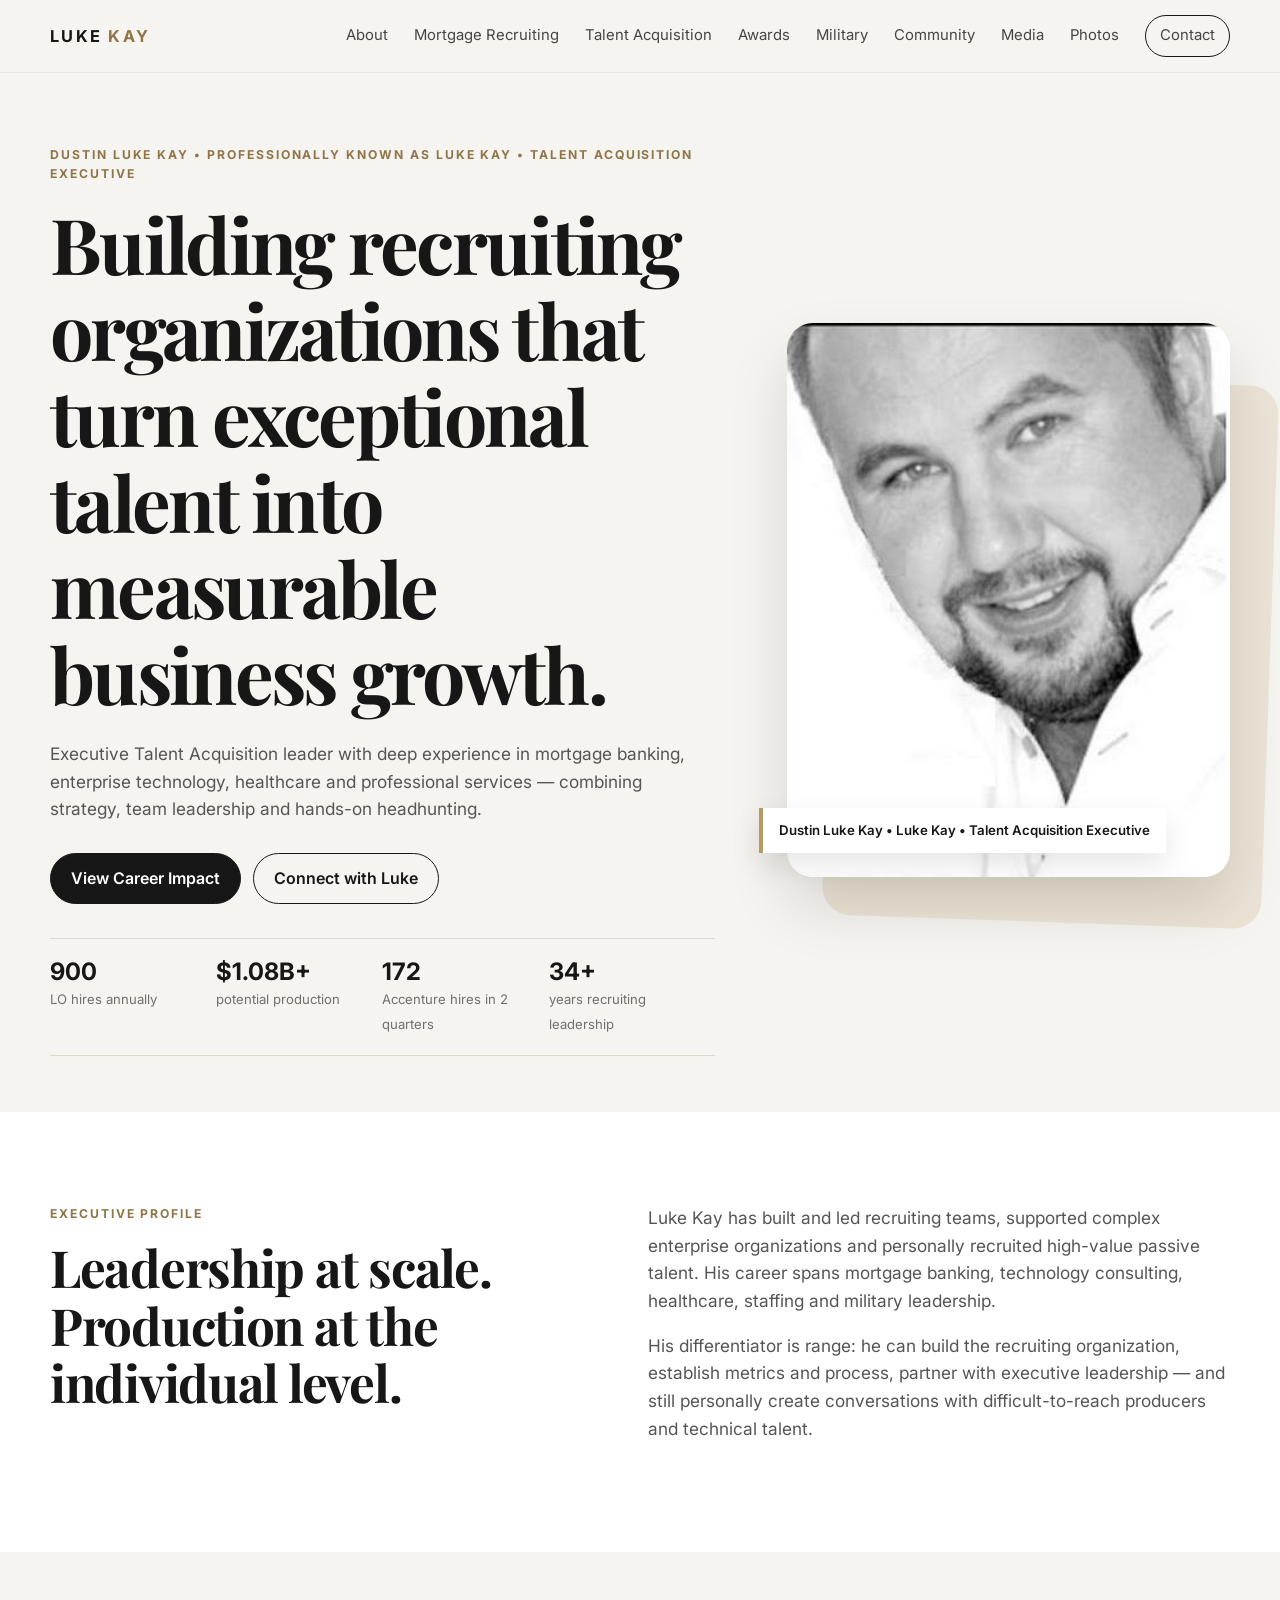
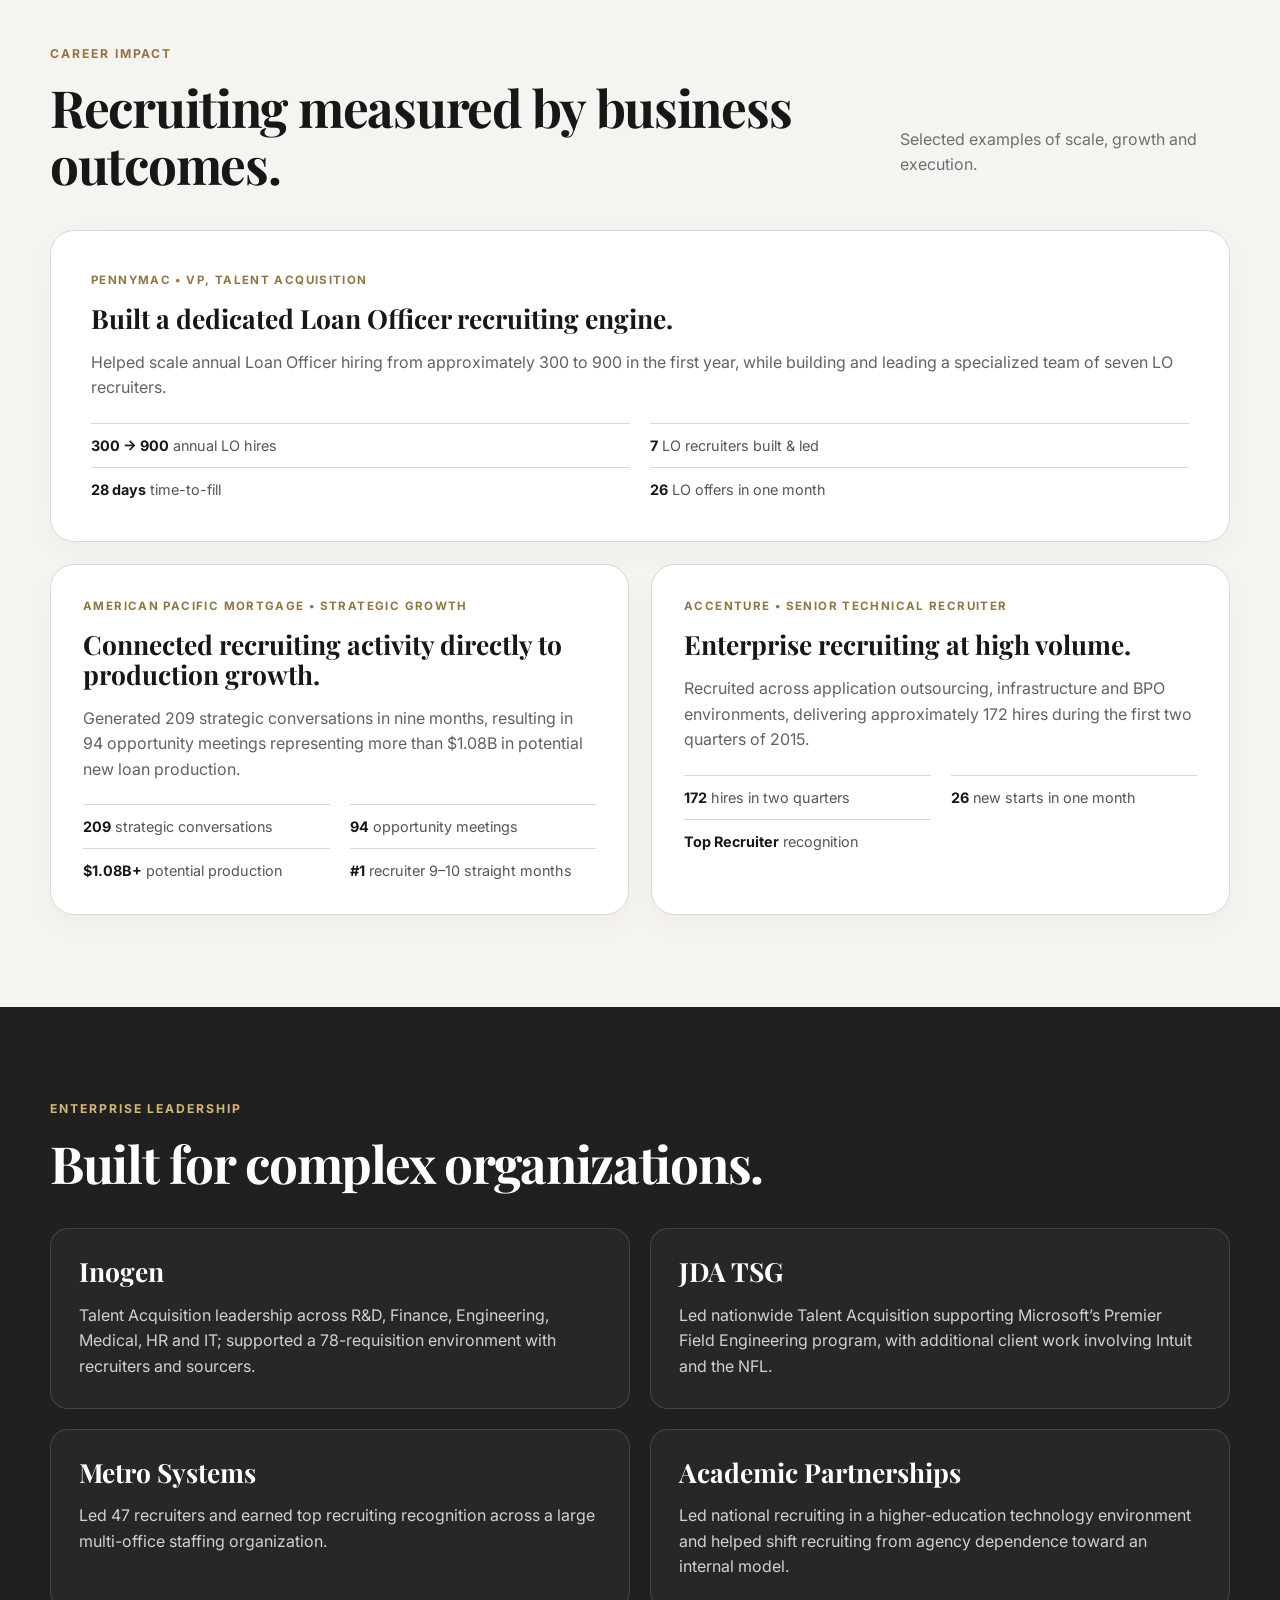
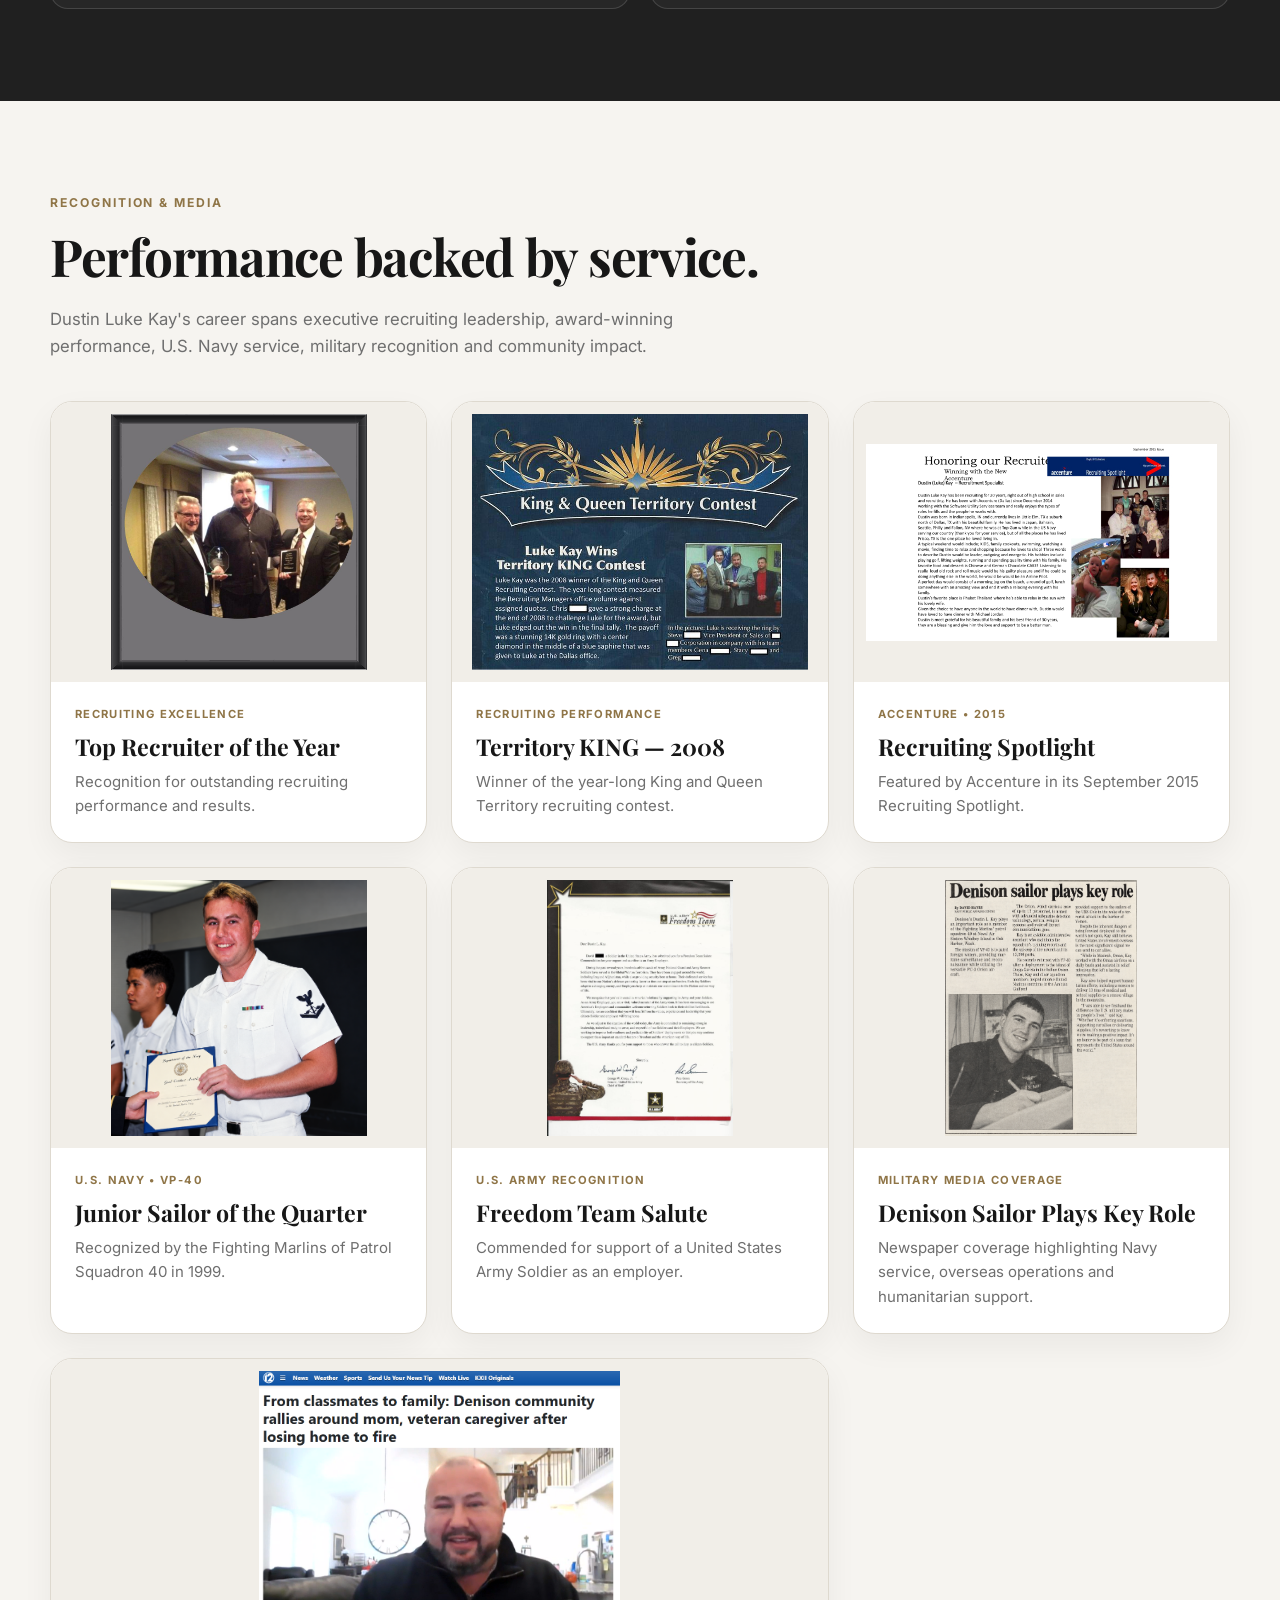
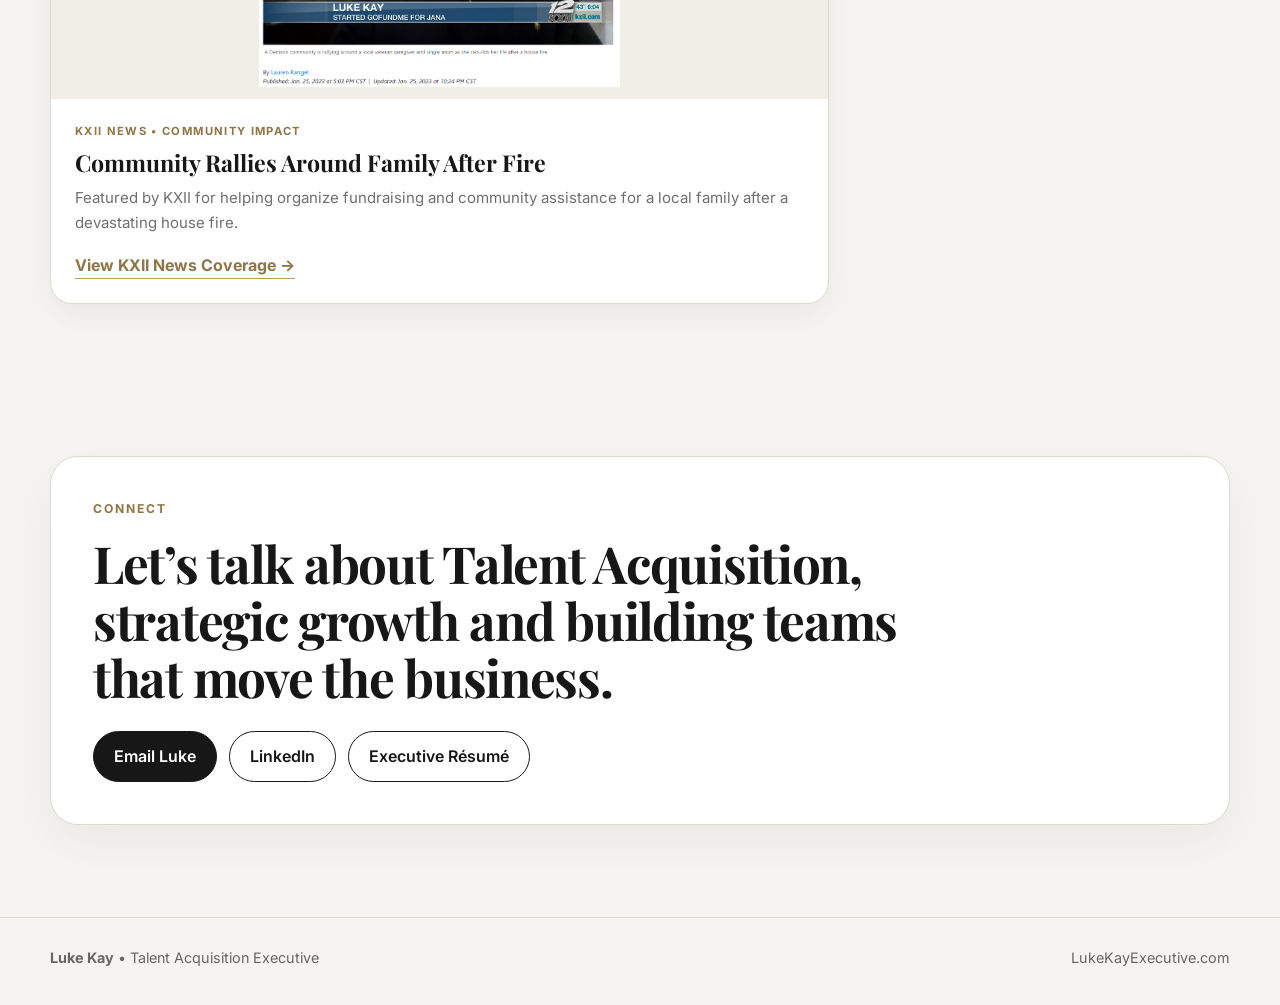
==== index.html @ ca7f0eb7 "Optimize homepage for Dustin Luke Kay image SEO" ====
<!doctype html>
<html lang="en">
<head>
  <meta charset="utf-8" />
  <meta name="viewport" content="width=device-width, initial-scale=1" />
  <meta name="description" content="Dustin Luke Kay, professionally known as Luke Kay, is a Talent Acquisition Executive and strategic growth leader specializing in mortgage recruiting, executive recruiting, technology, healthcare and recruiting leadership." />
  <title>Luke Kay | Dustin Luke Kay | Talent Acquisition Executive</title>
  <link rel="canonical" href="https://lukekayexecutive.com/">

<meta property="og:title" content="Luke Kay | Dustin Luke Kay | Talent Acquisition Executive">
<meta property="og:description" content="Dustin Luke Kay, professionally known as Luke Kay, is a Talent Acquisition Executive and strategic growth leader specializing in mortgage recruiting and recruiting leadership.">
<meta property="og:url" content="https://lukekayexecutive.com/">
<meta property="og:type" content="profile">
<meta property="og:image" content="https://lukekayexecutive.com/images/dustin-luke-kay-executive-headshot.png">
<meta property="og:image:alt" content="Dustin Luke Kay, professionally known as Luke Kay, Talent Acquisition Executive">
  <link rel="preconnect" href="https://fonts.googleapis.com">
  <link rel="preconnect" href="https://fonts.gstatic.com" crossorigin>
  <link href="https://fonts.googleapis.com/css2?family=Inter:wght@400;500;600;700&family=Playfair+Display:wght@600;700&display=swap" rel="stylesheet">
  <link rel="stylesheet" href="styles.css" />
<script type="application/ld+json">
  {
  "@context": "https://schema.org",
  "@type": "Person",
  "@id": "https://lukekayexecutive.com/#person",
  "name": "Dustin Luke Kay",
  "alternateName": "Luke Kay",
  "url": "https://lukekayexecutive.com/",
  "image": "https://lukekayexecutive.com/images/dustin-luke-kay-executive-headshot.png",
  "jobTitle": "Talent Acquisition Executive",
  "description": "Dustin Luke Kay, professionally known as Luke Kay, is a Talent Acquisition executive and strategic growth leader with experience across mortgage banking, technology, healthcare and professional services.",
 
"sameAs": [
  "https://www.linkedin.com/in/lukekay1",
  "https://lukekayexecutive.substack.com/",
  "https://medium.com/@lukekayexecutive",
  "https://about.me/dustinlukekay",
  "https://github.com/dustinlukekay20026",
  "https://x.com/lukektecharmor",
  "https://www.facebook.com/luke.kay.9/",
  "https://www.instagram.com/eliteloanrecruiter/"
],
  "knowsAbout": [
    "Talent Acquisition",
    "Executive Recruiting",
    "Mortgage Recruiting",
    "Loan Officer Recruiting",
    "Recruiting Leadership",
    "Strategic Growth",
    "Technical Recruiting",
    "Healthcare Recruiting"
  ]
}
</script>
  
</head>
<body>
  <header class="site-header" id="top">
    <div class="container nav-wrap">
      <a class="brand" href="#top" aria-label="Luke Kay home">LUKE <span>KAY</span></a>
     <nav class="nav" aria-label="Primary navigation">
  <a href="about.html">About</a>
  <a href="mortgage-recruiting.html">Mortgage Recruiting</a>
  <a href="talent-acquisition.html">Talent Acquisition</a>
  <a href="awards.html">Awards</a>
  <a href="military-service.html">Military</a>
  <a href="community-service.html">Community</a>
  <a href="media.html">Media</a>
       <a href="professional-photos.html">Photos</a>
  <a href="contact.html" class="nav-cta">Contact</a>
</nav>
    </div>
  </header>
  
  <main>
    <section class="hero">
      <div class="container hero-grid">
        <div class="hero-copy">
          <p class="eyebrow">Dustin Luke Kay • Professionally Known as Luke Kay • Talent Acquisition Executive</p>
          <h1>Building recruiting organizations that turn exceptional talent into measurable business growth.</h1>
          <p class="hero-lede">Executive Talent Acquisition leader with deep experience in mortgage banking, enterprise technology, healthcare and professional services — combining strategy, team leadership and hands-on headhunting.</p>
          <div class="hero-actions">
            <a class="button button-primary" href="#impact">View Career Impact</a>
            <a class="button button-secondary" href="#contact">Connect with Luke</a>
          </div>
          <div class="metrics" aria-label="Career highlights">
            <div class="metric"><strong>900</strong><span>LO hires annually</span></div>
            <div class="metric"><strong>$1.08B+</strong><span>potential production</span></div>
            <div class="metric"><strong>172</strong><span>Accenture hires in 2 quarters</span></div>
            <div class="metric"><strong>34+</strong><span>years recruiting leadership</span></div>
          </div>
        </div>
        <div class="hero-portrait" aria-label="Portrait of Luke Kay">
       <img src="images/dustin-luke-kay-executive-headshot.png"
     alt="Dustin Luke Kay, professionally known as Luke Kay, Talent Acquisition and mortgage recruiting executive" />
          <div class="portrait-tag">Dustin Luke Kay • Luke Kay • Talent Acquisition Executive</div>
        </div>
      </div>
    </section>

    <section class="section section-light" id="impact">
      <div class="container two-col">
        <div>
          <p class="section-kicker">Executive Profile</p>
          <h2>Leadership at scale. Production at the individual level.</h2>
        </div>
        <div class="prose">
          <p>Luke Kay has built and led recruiting teams, supported complex enterprise organizations and personally recruited high-value passive talent. His career spans mortgage banking, technology consulting, healthcare, staffing and military leadership.</p>
          <p>His differentiator is range: he can build the recruiting organization, establish metrics and process, partner with executive leadership — and still personally create conversations with difficult-to-reach producers and technical talent.</p>
        </div>
      </div>
    </section>

    <section class="section" id="case-studies">
      <div class="container">
        <p class="section-kicker">Career Impact</p>
        <div class="section-heading-row">
          <h2>Recruiting measured by business outcomes.</h2>
          <p>Selected examples of scale, growth and execution.</p>
        </div>

        <div class="cards">
          <article class="case-card feature-card">
            <div class="card-meta">PennyMac • VP, Talent Acquisition</div>
            <h3>Built a dedicated Loan Officer recruiting engine.</h3>
            <p>Helped scale annual Loan Officer hiring from approximately 300 to 900 in the first year, while building and leading a specialized team of seven LO recruiters.</p>
            <div class="case-stats">
              <span><strong>300 → 900</strong> annual LO hires</span>
              <span><strong>7</strong> LO recruiters built & led</span>
              <span><strong>28 days</strong> time-to-fill</span>
              <span><strong>26</strong> LO offers in one month</span>
            </div>
          </article>

          <article class="case-card">
            <div class="card-meta">American Pacific Mortgage • Strategic Growth</div>
            <h3>Connected recruiting activity directly to production growth.</h3>
            <p>Generated 209 strategic conversations in nine months, resulting in 94 opportunity meetings representing more than $1.08B in potential new loan production.</p>
            <div class="case-stats">
              <span><strong>209</strong> strategic conversations</span>
              <span><strong>94</strong> opportunity meetings</span>
              <span><strong>$1.08B+</strong> potential production</span>
              <span><strong>#1</strong> recruiter 9–10 straight months</span>
            </div>
          </article>

          <article class="case-card">
            <div class="card-meta">Accenture • Senior Technical Recruiter</div>
            <h3>Enterprise recruiting at high volume.</h3>
            <p>Recruited across application outsourcing, infrastructure and BPO environments, delivering approximately 172 hires during the first two quarters of 2015.</p>
            <div class="case-stats">
              <span><strong>172</strong> hires in two quarters</span>
              <span><strong>26</strong> new starts in one month</span>
              <span><strong>Top Recruiter</strong> recognition</span>
            </div>
          </article>
        </div>
      </div>
    </section>

    <section class="section section-dark" id="leadership">
      <div class="container">
        <p class="section-kicker">Enterprise Leadership</p>
        <h2>Built for complex organizations.</h2>
        <div class="leadership-grid">
          <div class="lead-item">
            <h3>Inogen</h3>
            <p>Talent Acquisition leadership across R&D, Finance, Engineering, Medical, HR and IT; supported a 78-requisition environment with recruiters and sourcers.</p>
          </div>
          <div class="lead-item">
            <h3>JDA TSG</h3>
            <p>Led nationwide Talent Acquisition supporting Microsoft’s Premier Field Engineering program, with additional client work involving Intuit and the NFL.</p>
          </div>
          <div class="lead-item">
            <h3>Metro Systems</h3>
            <p>Led 47 recruiters and earned top recruiting recognition across a large multi-office staffing organization.</p>
          </div>
          <div class="lead-item">
            <h3>Academic Partnerships</h3>
            <p>Led national recruiting in a higher-education technology environment and helped shift recruiting from agency dependence toward an internal model.</p>
          </div>
        </div>
      </div>
    </section>

   <section class="section" id="recognition">
  <div class="container">
    <div class="recognition-heading">
      <p class="section-kicker">Recognition & Media</p>
      <h2>Performance backed by service.</h2>
      <p class="recognition-copy">
        Dustin Luke Kay's career spans executive recruiting leadership, award-winning performance,
        U.S. Navy service, military recognition and community impact.
      </p>
    </div>

    <div class="recognition-gallery">

      <article class="recognition-card">
     <img src="images/dustin-luke-kay-top-recruiter-of-the-year-2012.jpg"
     alt="Dustin Luke Kay, professionally known as Luke Kay, receiving Top Recruiter of the Year recognition in 2012"
     loading="lazy">
        <div class="recognition-card-copy">
          <span>Recruiting Excellence</span>
          <h3>Top Recruiter of the Year</h3>
          <p>Recognition for outstanding recruiting performance and results.</p>
        </div>
      </article>

      <article class="recognition-card">
       <img src="images/dustin-luke-kay-2008-territory-king-recruiting-award.jpg"
     alt="Dustin Luke Kay, professionally known as Luke Kay, receiving Territory King recruiting recognition in 2008"
     loading="lazy">
        <div class="recognition-card-copy">
          <span>Recruiting Performance</span>
          <h3>Territory KING — 2008</h3>
          <p>Winner of the year-long King and Queen Territory recruiting contest.</p>
        </div>
      </article>

      <article class="recognition-card">
     <img src="images/dustin-luke-kay-accenture-recruiting-spotlight-2015.jpg"
     alt="Dustin Luke Kay, professionally known as Luke Kay, featured in Accenture recruiting recognition in 2015"
     loading="lazy">
        <div class="recognition-card-copy">
          <span>Accenture • 2015</span>
          <h3>Recruiting Spotlight</h3>
          <p>Featured by Accenture in its September 2015 Recruiting Spotlight.</p>
        </div>
      </article>

      <article class="recognition-card">
       <img src="images/dustin-luke-kay-us-navy-sailor-of-the-quarter-1999.png"
     alt="Dustin Luke Kay, professionally known as Luke Kay, U.S. Navy Sailor of the Quarter recognition in 1999"
     loading="lazy">
        <div class="recognition-card-copy">
          <span>U.S. Navy • VP-40</span>
          <h3>Junior Sailor of the Quarter</h3>
          <p>Recognized by the Fighting Marlins of Patrol Squadron 40 in 1999.</p>
        </div>
      </article>

      <article class="recognition-card">
     <img src="images/dustin-luke-kay-us-army-freedom-team-salute-commendation.jpg"
     alt="Dustin Luke Kay, professionally known as Luke Kay, U.S. Army Freedom Team Salute commendation"
     loading="lazy">
        <div class="recognition-card-copy">
          <span>U.S. Army Recognition</span>
          <h3>Freedom Team Salute</h3>
          <p>Commended for support of a United States Army Soldier as an employer.</p>
        </div>
      </article>

      <article class="recognition-card">
       <img src="images/dustin-luke-kay-us-navy-denison-newspaper-article.png"
     alt="Denison newspaper coverage featuring Dustin Luke Kay, professionally known as Luke Kay, and his United States Navy service"
     loading="lazy">
        <div class="recognition-card-copy">
          <span>Military Media Coverage</span>
          <h3>Denison Sailor Plays Key Role</h3>
          <p>Newspaper coverage highlighting Navy service, overseas operations and humanitarian support.</p>
        </div>
      </article>

      <article class="recognition-card recognition-card-featured">
        <a href="https://www.kxii.com/2023/01/25/classmates-family-denison-community-rallies-around-mom-veteran-caregiver-after-losing-home-fire/"
           target="_blank"
           rel="noopener">
      <img src="images/dustin-luke-kay-kxii-community-service.png"
     alt="Dustin Luke Kay, professionally known as Luke Kay, featured by KXII News for community service following a North Texas house fire"
     loading="lazy">
        </a>
        <div class="recognition-card-copy">
          <span>KXII News • Community Impact</span>
          <h3>Community Rallies Around Family After Fire</h3>
          <p>Featured by KXII for helping organize fundraising and community assistance for a local family after a devastating house fire.</p>
          <a class="recognition-link"
             href="https://www.kxii.com/2023/01/25/classmates-family-denison-community-rallies-around-mom-veteran-caregiver-after-losing-home-fire/"
             target="_blank"
             rel="noopener">View KXII News Coverage →</a>
        </div>
      </article>

    </div>
  </div>
</section>

    <section class="section contact-section" id="contact">
      <div class="container contact-card">
        <div>
          <p class="section-kicker">Connect</p>
          <h2>Let’s talk about Talent Acquisition, strategic growth and building teams that move the business.</h2>
        </div>
        <div class="contact-actions">
          <a class="button button-primary" href="mailto:lukekayexecutive@gmail.com">Email Luke</a>
          <a class="button button-secondary" href="https://www.linkedin.com/in/lukekay1" target="_blank" rel="noopener">LinkedIn</a>
          <a class="button button-secondary" href="Luke_Kay_Executive_Talent_Acquisition_Resume_2026.pdf" target="_blank" rel="noopener">Executive Résumé</a>
        </div>
             </div>
    </section>
  </main>

  <footer class="site-footer">
    <div class="container footer-wrap">
      <div><strong>Luke Kay</strong> • Talent Acquisition Executive</div>
      <div>LukeKayExecutive.com</div>
    </div>
  </footer>

  <script src="script.js"></script>
</body>
</html>
---- styles.css ----
:root {
  --ink: #171717;
  --muted: #6f6f6f;
  --paper: #f6f4f0;
  --white: #ffffff;
  --gold: #b79a62;
  --gold-dark: #8f7547;
  --line: #ded9cf;
  --charcoal: #202020;
  --max: 1180px;
}

* { box-sizing: border-box; }
html { scroll-behavior: smooth; }
body {
  margin: 0;
  color: var(--ink);
  background: var(--paper);
  font-family: Inter, system-ui, -apple-system, Segoe UI, sans-serif;
  line-height: 1.6;
}
img { max-width: 100%; display: block; }
a { color: inherit; }
.container { width: min(var(--max), calc(100% - 40px)); margin: 0 auto; }

.site-header {
  position: sticky;
  top: 0;
  z-index: 20;
  background: rgba(246,244,240,.92);
  backdrop-filter: blur(14px);
  border-bottom: 1px solid rgba(23,23,23,.08);
}
.nav-wrap { min-height: 72px; display: flex; align-items: center; justify-content: space-between; gap: 24px; }
.brand { text-decoration: none; letter-spacing: .14em; font-weight: 700; font-size: 1.02rem; }
.brand span { color: var(--gold-dark); }
.nav { display: flex; align-items: center; gap: 26px; font-size: .93rem; }
.nav a { text-decoration: none; color: #454545; }
.nav a:hover { color: var(--ink); }
.nav-cta { border: 1px solid var(--ink); padding: 8px 14px; border-radius: 999px; }

.hero { padding: 72px 0 56px; overflow: hidden; }
.hero-grid { display: grid; grid-template-columns: 1.2fr .8fr; align-items: center; gap: 72px; }
.eyebrow, .section-kicker { text-transform: uppercase; letter-spacing: .16em; color: var(--gold-dark); font-size: .76rem; font-weight: 700; margin: 0 0 16px; }
h1, h2, h3 { font-family: "Playfair Display", Georgia, serif; line-height: 1.12; margin-top: 0; }
h1 { font-size: clamp(3rem, 6vw, 5.6rem); letter-spacing: -.035em; margin-bottom: 24px; }
h2 { font-size: clamp(2.2rem, 4vw, 4rem); letter-spacing: -.025em; margin-bottom: 20px; }
h3 { font-size: 1.65rem; margin-bottom: 12px; }
.hero-lede { color: #555; max-width: 760px; font-size: 1.08rem; }
.hero-actions { display: flex; gap: 12px; flex-wrap: wrap; margin: 30px 0 34px; }
.button { display: inline-flex; align-items: center; justify-content: center; text-decoration: none; border-radius: 999px; padding: 12px 20px; font-weight: 600; border: 1px solid var(--ink); transition: .2s ease; }
.button-primary { background: var(--ink); color: var(--white); }
.button-primary:hover { transform: translateY(-1px); background: #000; }
.button-secondary { background: transparent; color: var(--ink); }
.button-secondary:hover { background: rgba(23,23,23,.05); }
.metrics { display: grid; grid-template-columns: repeat(4, minmax(0,1fr)); border-top: 1px solid var(--line); border-bottom: 1px solid var(--line); }
.metric { padding: 20px 18px 18px 0; }
.metric strong { display: block; font-size: 1.5rem; line-height: 1.1; }
.metric span { color: var(--muted); font-size: .82rem; }
.hero-portrait { position: relative; }
.hero-portrait:before { content:""; position:absolute; inset: 10% -9% -8% 10%; background: var(--gold); opacity:.18; border-radius: 28px; transform: rotate(2deg); }
.hero-portrait img { position: relative; width: 100%; aspect-ratio: 4/5; object-fit: cover; border-radius: 26px; filter: grayscale(100%); box-shadow: 0 30px 60px rgba(0,0,0,.13); }
.portrait-tag { position:absolute; left:-28px; bottom:24px; background:var(--white); padding:12px 16px; border-left:4px solid var(--gold); box-shadow:0 12px 30px rgba(0,0,0,.1); font-size:.83rem; font-weight:600; }

.section { padding: 92px 0; }
.section-light { background: var(--white); }
.two-col { display:grid; grid-template-columns: .95fr 1.05fr; gap:72px; align-items:start; }
.prose { color:#555; font-size:1.08rem; }
.prose p:first-child { margin-top: 0; }
.section-heading-row { display:flex; justify-content:space-between; gap:40px; align-items:end; margin-bottom:36px; }
.section-heading-row h2 { max-width:760px; margin-bottom:0; }
.section-heading-row p { max-width:330px; color:var(--muted); }
.cards { display:grid; grid-template-columns: repeat(2, minmax(0,1fr)); gap:22px; }
.case-card { background:var(--white); border:1px solid var(--line); border-radius:24px; padding:32px; box-shadow:0 10px 30px rgba(0,0,0,.035); }
.feature-card { grid-column: 1 / -1; padding:40px; }
.card-meta { color:var(--gold-dark); text-transform:uppercase; letter-spacing:.12em; font-size:.72rem; font-weight:700; margin-bottom:15px; }
.case-card p { color:#626262; }
.case-stats { display:grid; grid-template-columns:repeat(2, minmax(0,1fr)); gap:10px 20px; margin-top:22px; }
.case-stats span { border-top:1px solid var(--line); padding-top:10px; font-size:.9rem; color:#555; }
.case-stats strong { color:var(--ink); }

.section-dark { background:var(--charcoal); color:var(--white); }
.section-dark .section-kicker { color:#d3b777; }
.leadership-grid { display:grid; grid-template-columns:repeat(2,minmax(0,1fr)); gap:20px; margin-top:36px; }
.lead-item { border:1px solid rgba(255,255,255,.14); padding:28px; border-radius:18px; background:rgba(255,255,255,.03); }
.lead-item p { color:#d1d1d1; margin-bottom:0; }

.recognition-grid { display:grid; grid-template-columns:.8fr 1.2fr; gap:72px; }
.recognition-copy { color:var(--muted); max-width:520px; }
.recognition-list { display:grid; gap:14px; }
.recognition-list > div { background:var(--white); border:1px solid var(--line); border-radius:16px; padding:20px 22px; display:grid; gap:4px; }
.recognition-list span { color:var(--muted); font-size:.92rem; }

.contact-section { padding-top:60px; }
.contact-card { background:var(--white); border:1px solid var(--line); border-radius:28px; padding:42px; box-shadow:0 18px 50px rgba(0,0,0,.05); }
.contact-card h2 { max-width:900px; }
.contact-actions { display:flex; flex-wrap:wrap; gap:12px; margin-top:24px; }
.contact-note { color:var(--muted); font-size:.85rem; margin-top:20px; }

.site-footer { border-top:1px solid var(--line); padding:28px 0 36px; color:#666; }
.footer-wrap { display:flex; justify-content:space-between; gap:20px; font-size:.9rem; }

.reveal { opacity:0; transform:translateY(16px); transition:opacity .6s ease, transform .6s ease; }
.reveal.visible { opacity:1; transform:none; }

@media (max-width: 900px) {
  .nav { display:none; }
  .hero-grid, .two-col, .recognition-grid { grid-template-columns:1fr; gap:42px; }
  .hero { padding-top:48px; }
  .hero-portrait { max-width:560px; }
  .metrics { grid-template-columns:repeat(2,1fr); }
  .section-heading-row { display:block; }
  .cards, .leadership-grid { grid-template-columns:1fr; }
  .feature-card { grid-column:auto; }
}

@media (max-width: 560px) {
  .container { width:min(var(--max), calc(100% - 26px)); }
  h1 { font-size:2.7rem; }
  .section { padding:68px 0; }
  .metrics { grid-template-columns:1fr 1fr; }
  .metric { padding-right:8px; }
  .case-card, .feature-card, .contact-card { padding:24px; border-radius:18px; }
  .case-stats { grid-template-columns:1fr; }
  .footer-wrap { flex-direction:column; }
  .portrait-tag { left:12px; right:12px; bottom:12px; }
}
/* Recognition & Media Gallery */

.recognition-heading {
  max-width: 760px;
  margin-bottom: 42px;
}

.recognition-copy {
  color: var(--muted);
  max-width: 680px;
  font-size: 1.05rem;
}

.recognition-gallery {
  display: grid;
  grid-template-columns: repeat(3, minmax(0, 1fr));
  gap: 24px;
}

.recognition-card {
  background: var(--white);
  border: 1px solid var(--line);
  border-radius: 22px;
  overflow: hidden;
  box-shadow: 0 12px 32px rgba(0,0,0,.05);
  display: flex;
  flex-direction: column;
  transition: transform .2s ease, box-shadow .2s ease;
}

.recognition-card:hover {
  transform: translateY(-4px);
  box-shadow: 0 18px 42px rgba(0,0,0,.09);
}

.recognition-card > img,
.recognition-card > a > img {
  width: 100%;
  height: 280px;
  object-fit: contain;
  background: #f1eee8;
  padding: 12px;
}

.recognition-card > a {
  display: block;
  text-decoration: none;
}

.recognition-card-copy {
  padding: 24px;
  flex: 1;
}

.recognition-card-copy span {
  display: block;
  color: var(--gold-dark);
  text-transform: uppercase;
  letter-spacing: .12em;
  font-size: .7rem;
  font-weight: 700;
  margin-bottom: 10px;
}

.recognition-card-copy h3 {
  font-size: 1.45rem;
  margin-bottom: 10px;
}

.recognition-card-copy p {
  color: var(--muted);
  margin: 0;
  font-size: .94rem;
}

.recognition-link {
  display: inline-block;
  margin-top: 18px;
  color: var(--gold-dark);
  font-weight: 700;
  text-decoration: none;
  border-bottom: 1px solid var(--gold);
}

.recognition-link:hover {
  color: var(--ink);
}

.recognition-card-featured {
  grid-column: span 2;
}

.recognition-card-featured > a > img {
  height: 340px;
}

@media (max-width: 900px) {
  .recognition-gallery {
    grid-template-columns: repeat(2, minmax(0, 1fr));
  }

  .recognition-card-featured {
    grid-column: span 2;
  }
}

@media (max-width: 600px) {
  .recognition-gallery {
    grid-template-columns: 1fr;
  }

  .recognition-card-featured {
    grid-column: auto;
  }

  .recognition-card > img,
  .recognition-card > a > img,
  .recognition-card-featured > a > img {
    height: auto;
    max-height: 360px;
    object-fit: contain;
  }
}
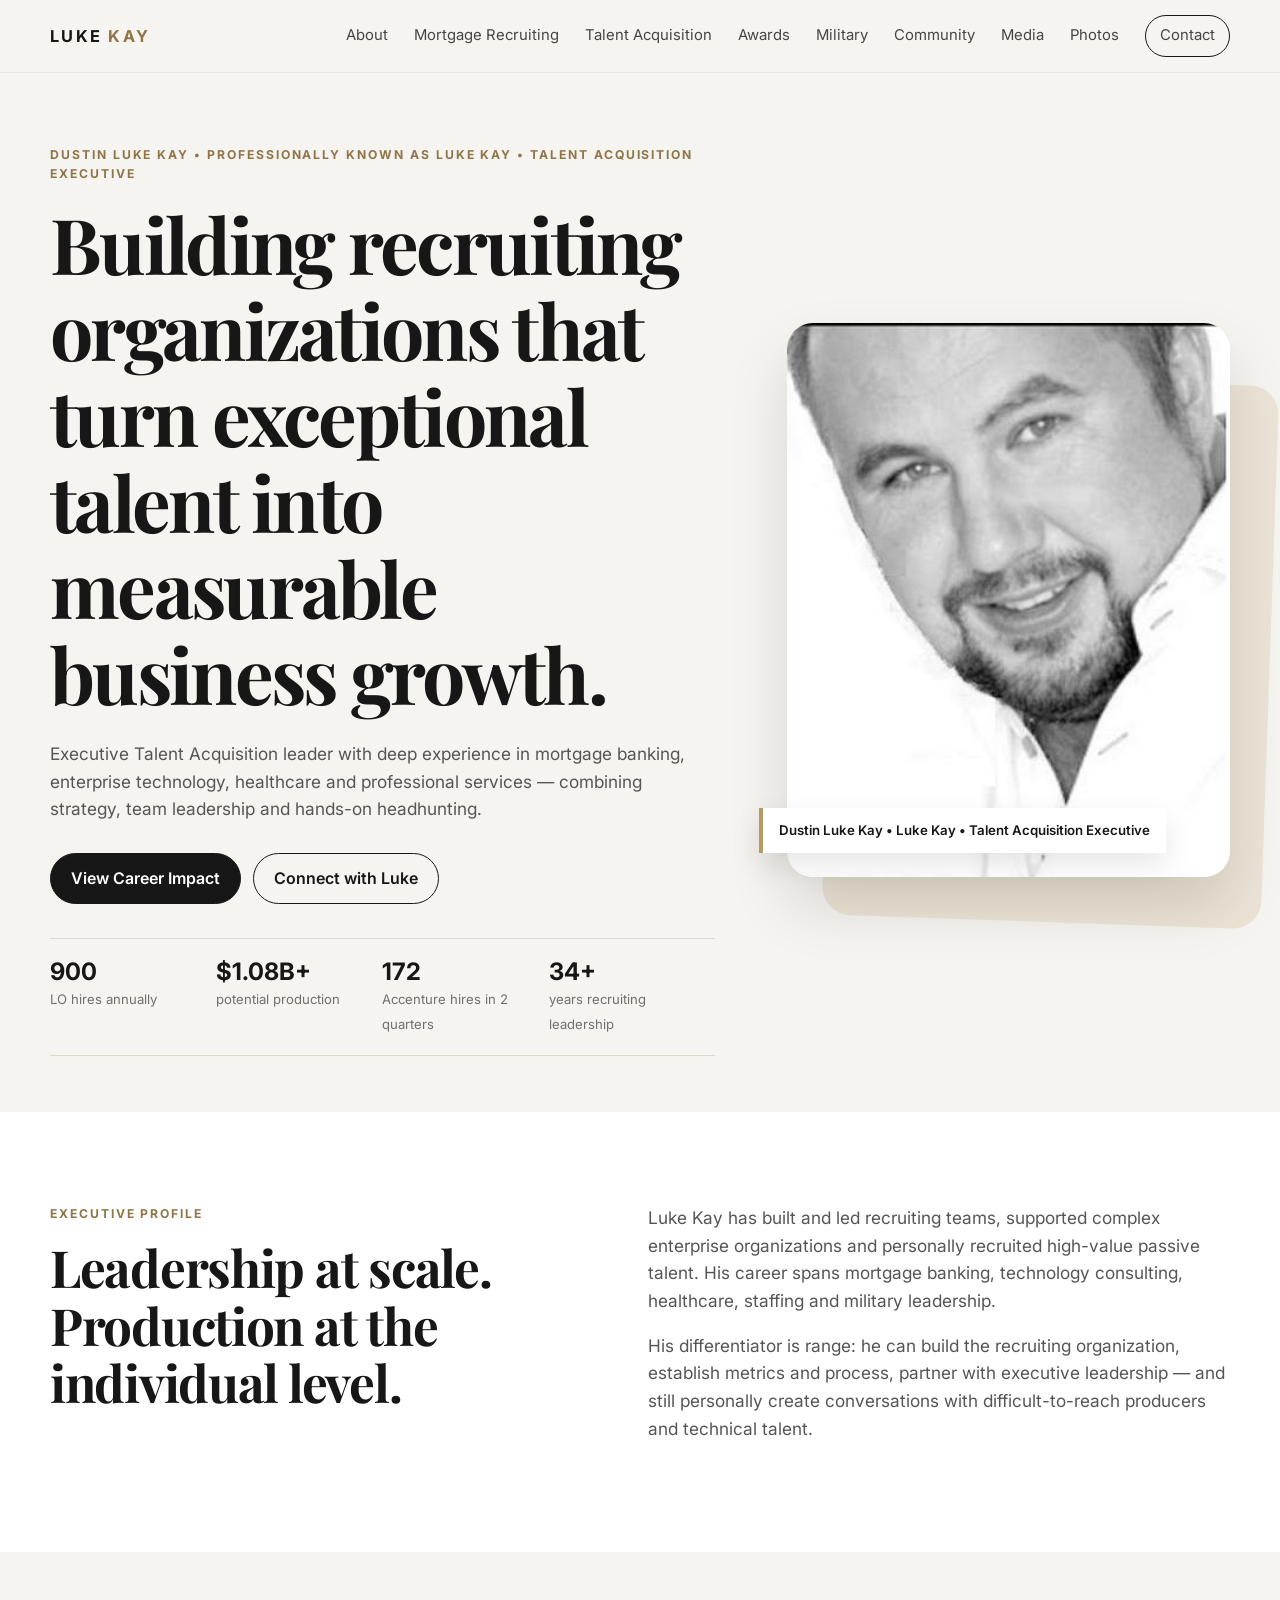
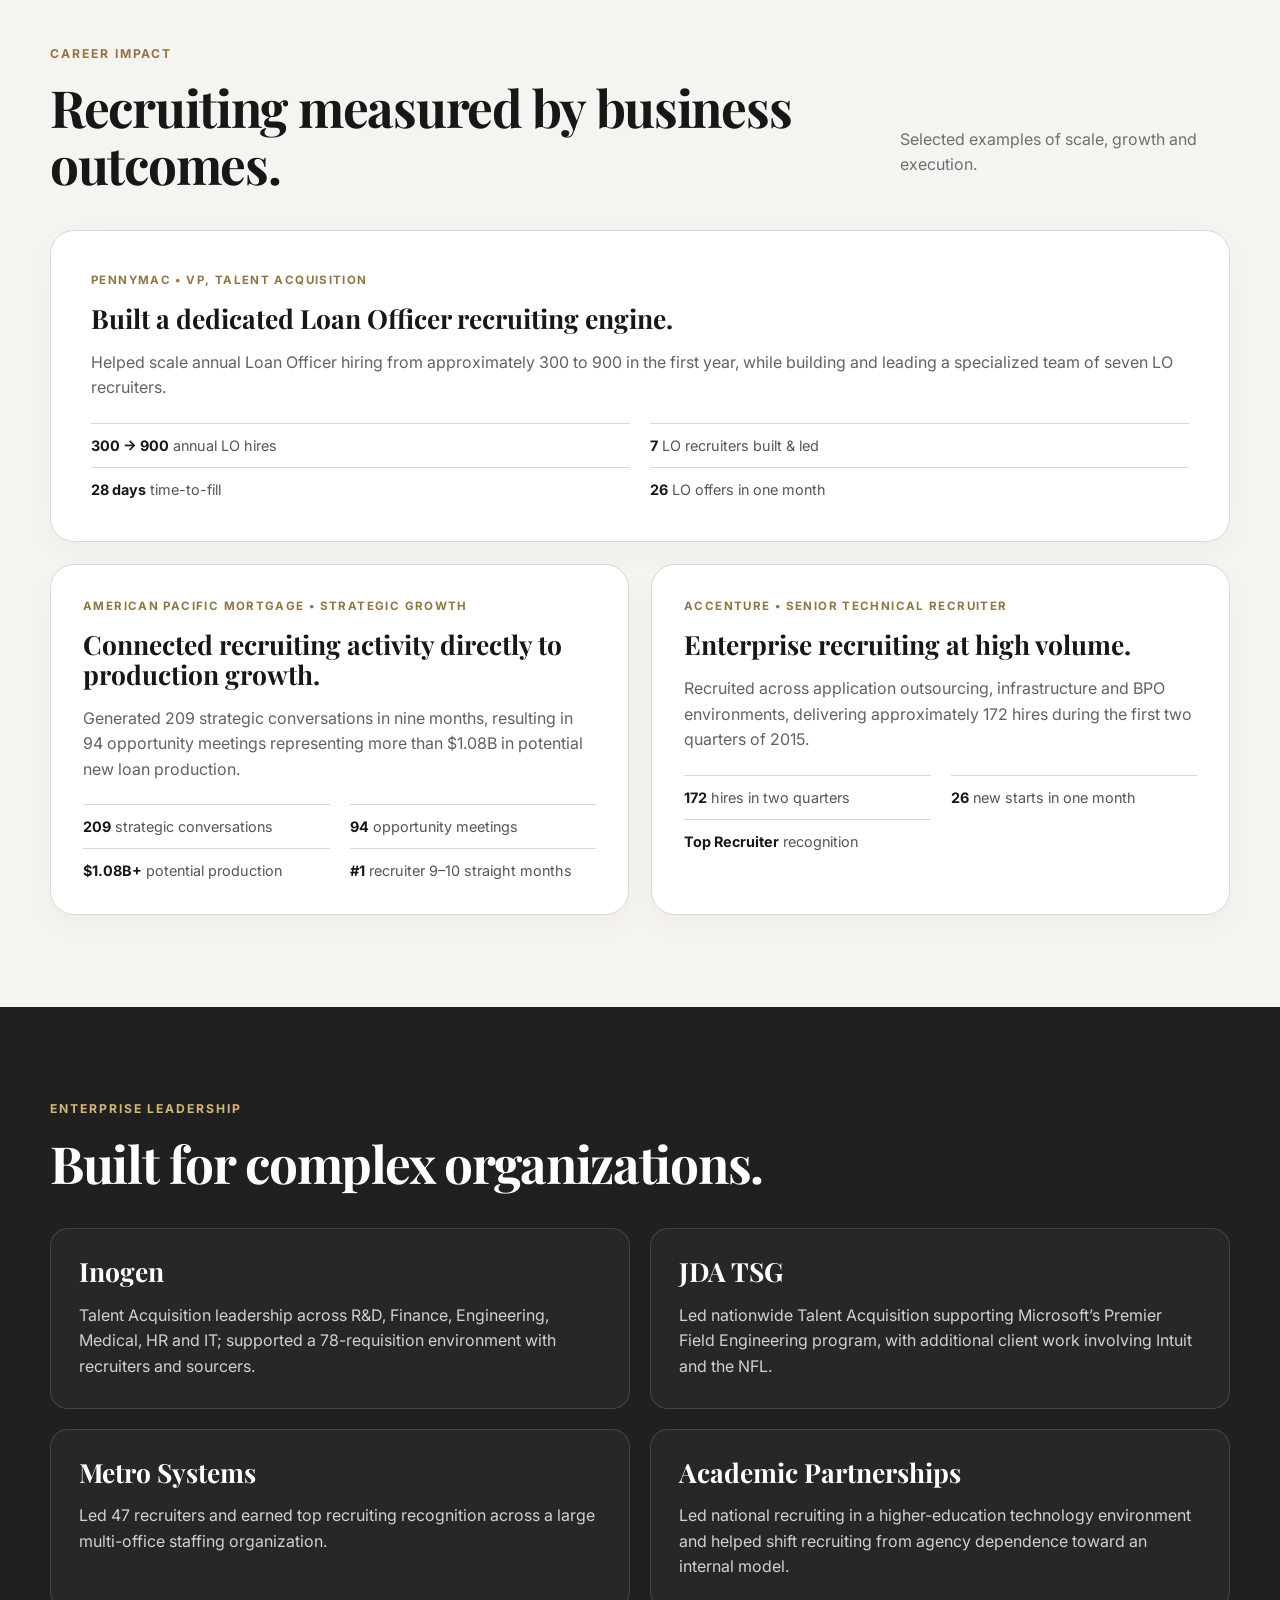
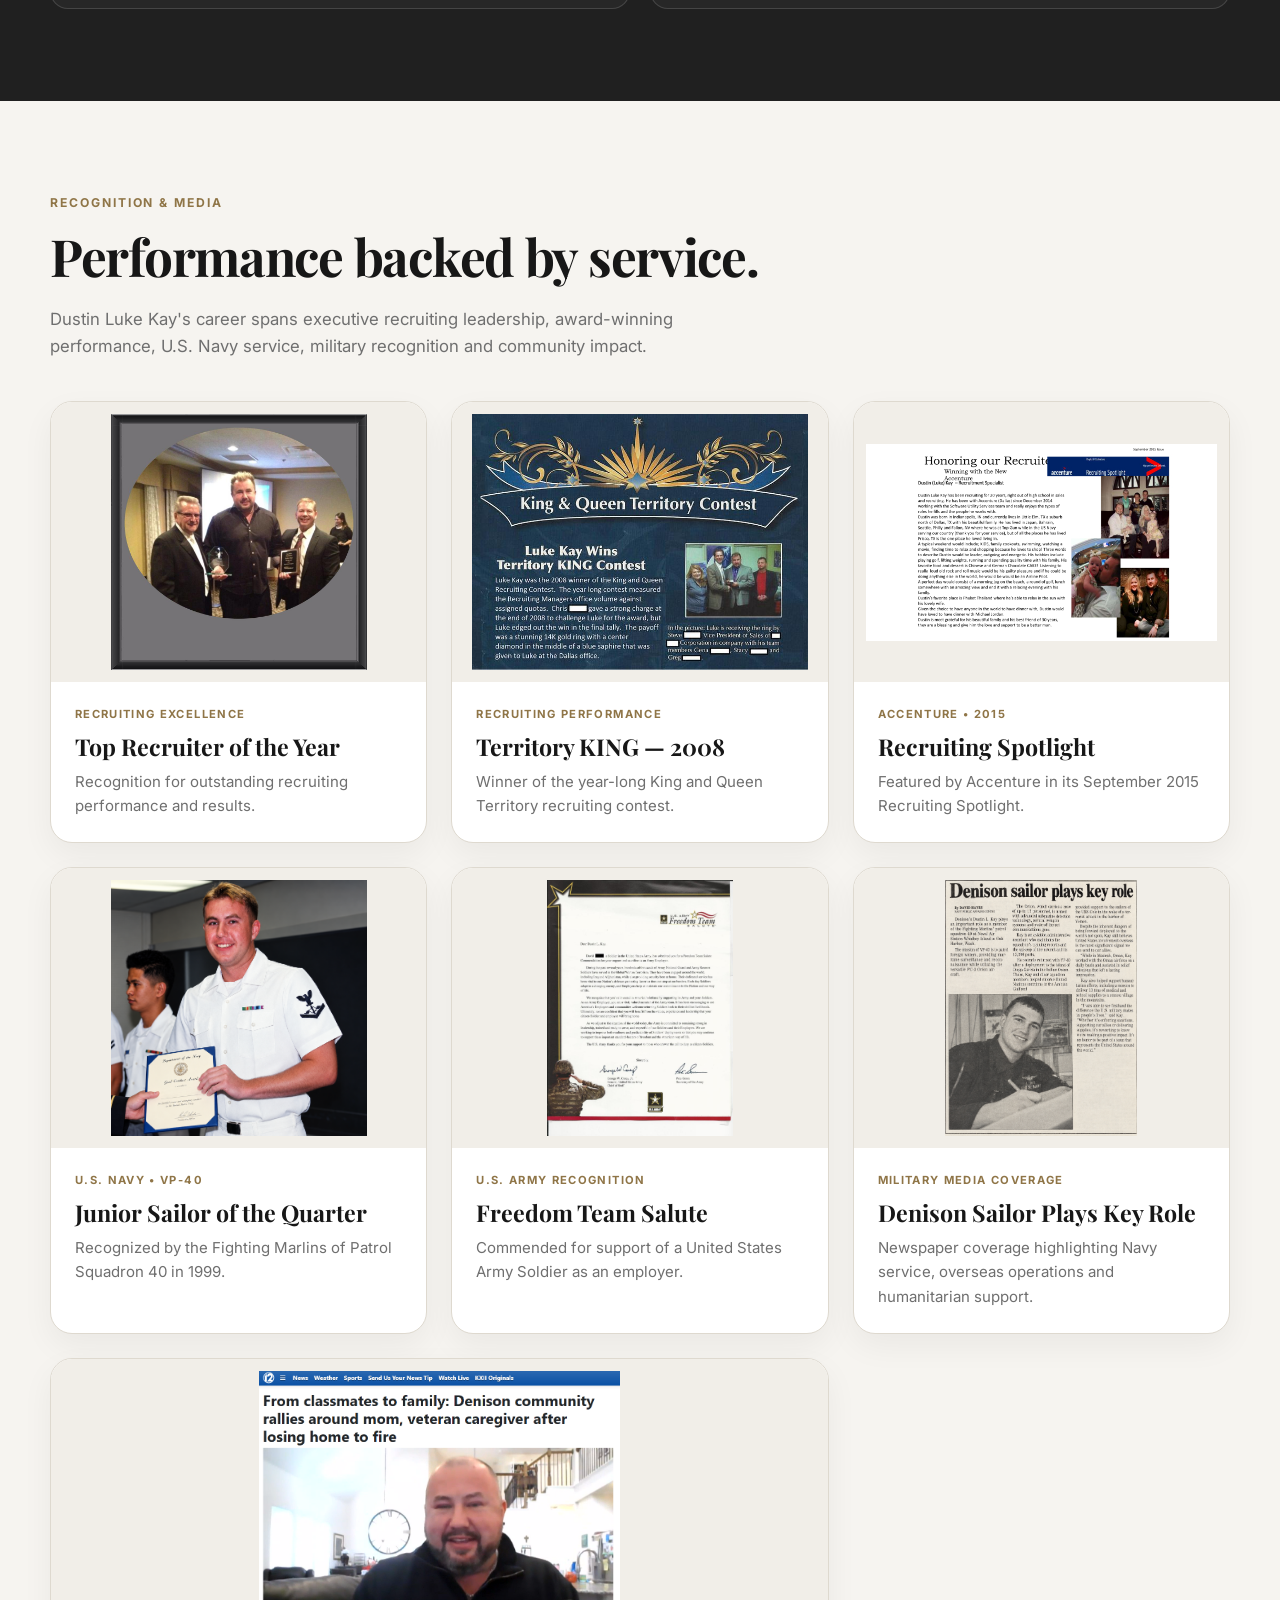
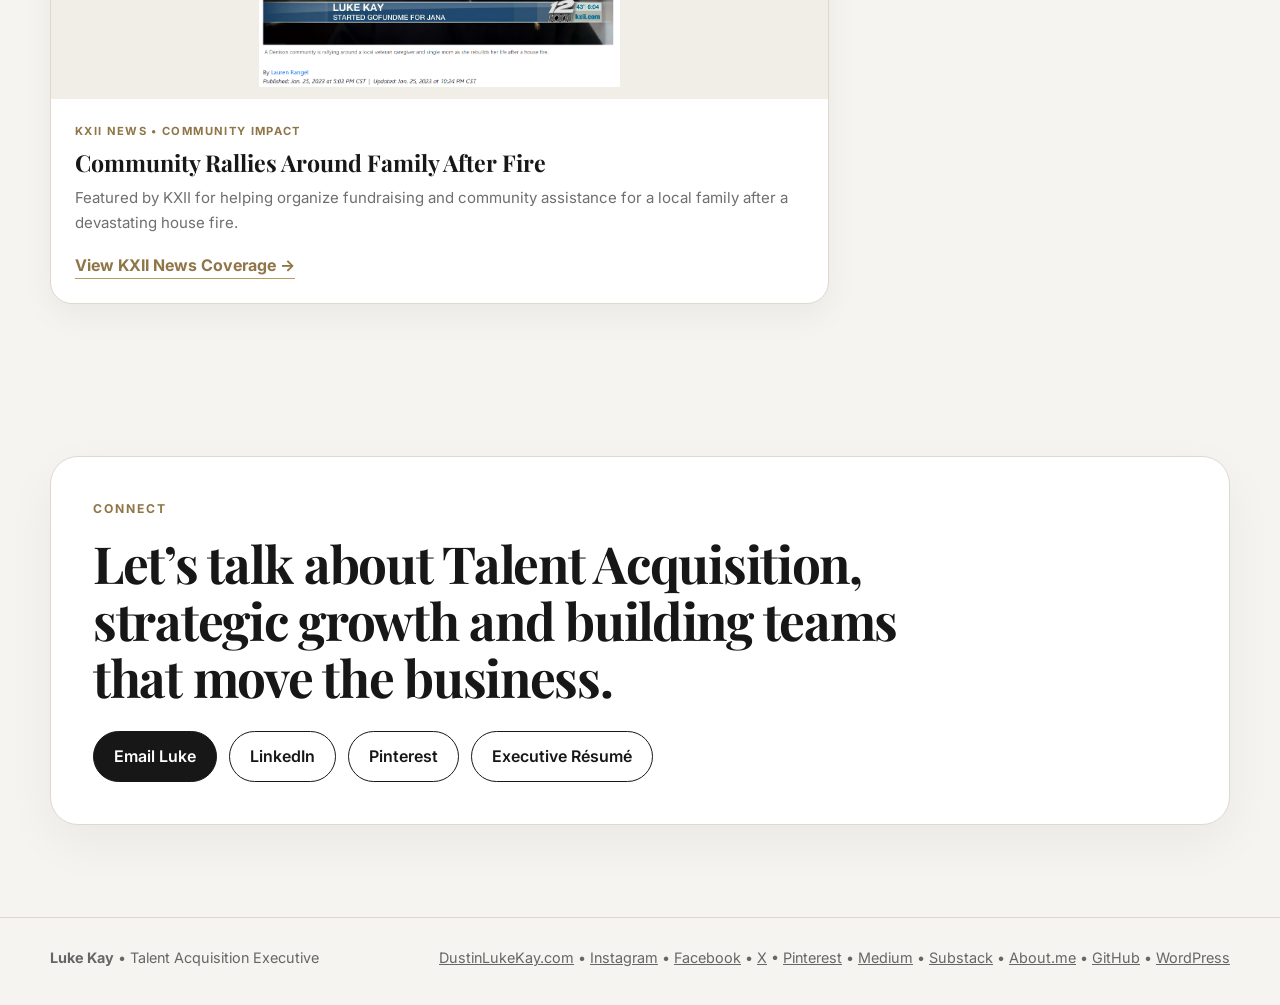
==== commit 506ee994: "Add Pinterest and professional profile links Add the official Dustin Luke Kay Pinterest profile to s" ====
--- a/index.html
+++ b/index.html
@@ -30,16 +30,19 @@
   "description": "Dustin Luke Kay, professionally known as Luke Kay, is a Talent Acquisition executive and strategic growth leader with experience across mortgage banking, technology, healthcare and professional services.",
  
 "sameAs": [
-  "https://www.linkedin.com/in/lukekay1",
+  "https://dustinlukekay.com/",
+  "https://www.linkedin.com/in/dustinlukekay/",
+  "https://www.instagram.com/dustinlukekay/",
+  "https://www.facebook.com/dustinlukekay/",
+  "https://x.com/dustinlukekay",
+  "https://www.pinterest.com/dustinlukekay/",
+  "https://medium.com/@lukekayexecutive",
   "https://lukekayexecutive.substack.com/",
-  "https://medium.com/@lukekayexecutive",
   "https://about.me/dustinlukekay",
-  "https://github.com/dustinlukekay20026",
-  "https://x.com/lukektecharmor",
-  "https://www.facebook.com/luke.kay.9/",
-  "https://www.instagram.com/eliteloanrecruiter/"
+   "https://github.com/dustinlukekay20026/",
+  "https://dustinlukekay1-hcmnf.wordpress.com/"
 ],
-  "knowsAbout": [
+"knowsAbout": [
     "Talent Acquisition",
     "Executive Recruiting",
     "Mortgage Recruiting",
@@ -292,7 +295,11 @@
         </div>
         <div class="contact-actions">
           <a class="button button-primary" href="mailto:lukekayexecutive@gmail.com">Email Luke</a>
-          <a class="button button-secondary" href="https://www.linkedin.com/in/lukekay1" target="_blank" rel="noopener">LinkedIn</a>
+          <a class="button button-secondary" href="https://www.linkedin.com/in/dustinlukekay/" target="_blank" rel="noopener">LinkedIn</a>
+          <a class="button button-secondary"
+   href="https://www.pinterest.com/dustinlukekay/"
+   target="_blank"
+   rel="noopener me">Pinterest</a>
           <a class="button button-secondary" href="Luke_Kay_Executive_Talent_Acquisition_Resume_2026.pdf" target="_blank" rel="noopener">Executive Résumé</a>
         </div>
              </div>
@@ -302,7 +309,18 @@
   <footer class="site-footer">
     <div class="container footer-wrap">
       <div><strong>Luke Kay</strong> • Talent Acquisition Executive</div>
-      <div>LukeKayExecutive.com</div>
+    <div>
+  <a href="https://dustinlukekay.com/">DustinLukeKay.com</a> •
+  <a href="https://www.instagram.com/dustinlukekay/" rel="me">Instagram</a> •
+  <a href="https://www.facebook.com/dustinlukekay/" rel="me">Facebook</a> •
+  <a href="https://x.com/dustinlukekay" rel="me">X</a> •
+  <a href="https://www.pinterest.com/dustinlukekay/" rel="me">Pinterest</a> •
+  <a href="https://medium.com/@lukekayexecutive" rel="me">Medium</a> •
+  <a href="https://lukekayexecutive.substack.com/" rel="me">Substack</a> •
+  <a href="https://about.me/dustinlukekay" rel="me">About.me</a> •
+  <a href="https://github.com/dustinlukekay20026/" rel="me">GitHub</a> •
+  <a href="https://dustinlukekay1-hcmnf.wordpress.com/" rel="me">WordPress</a>
+</div>
     </div>
   </footer>
 
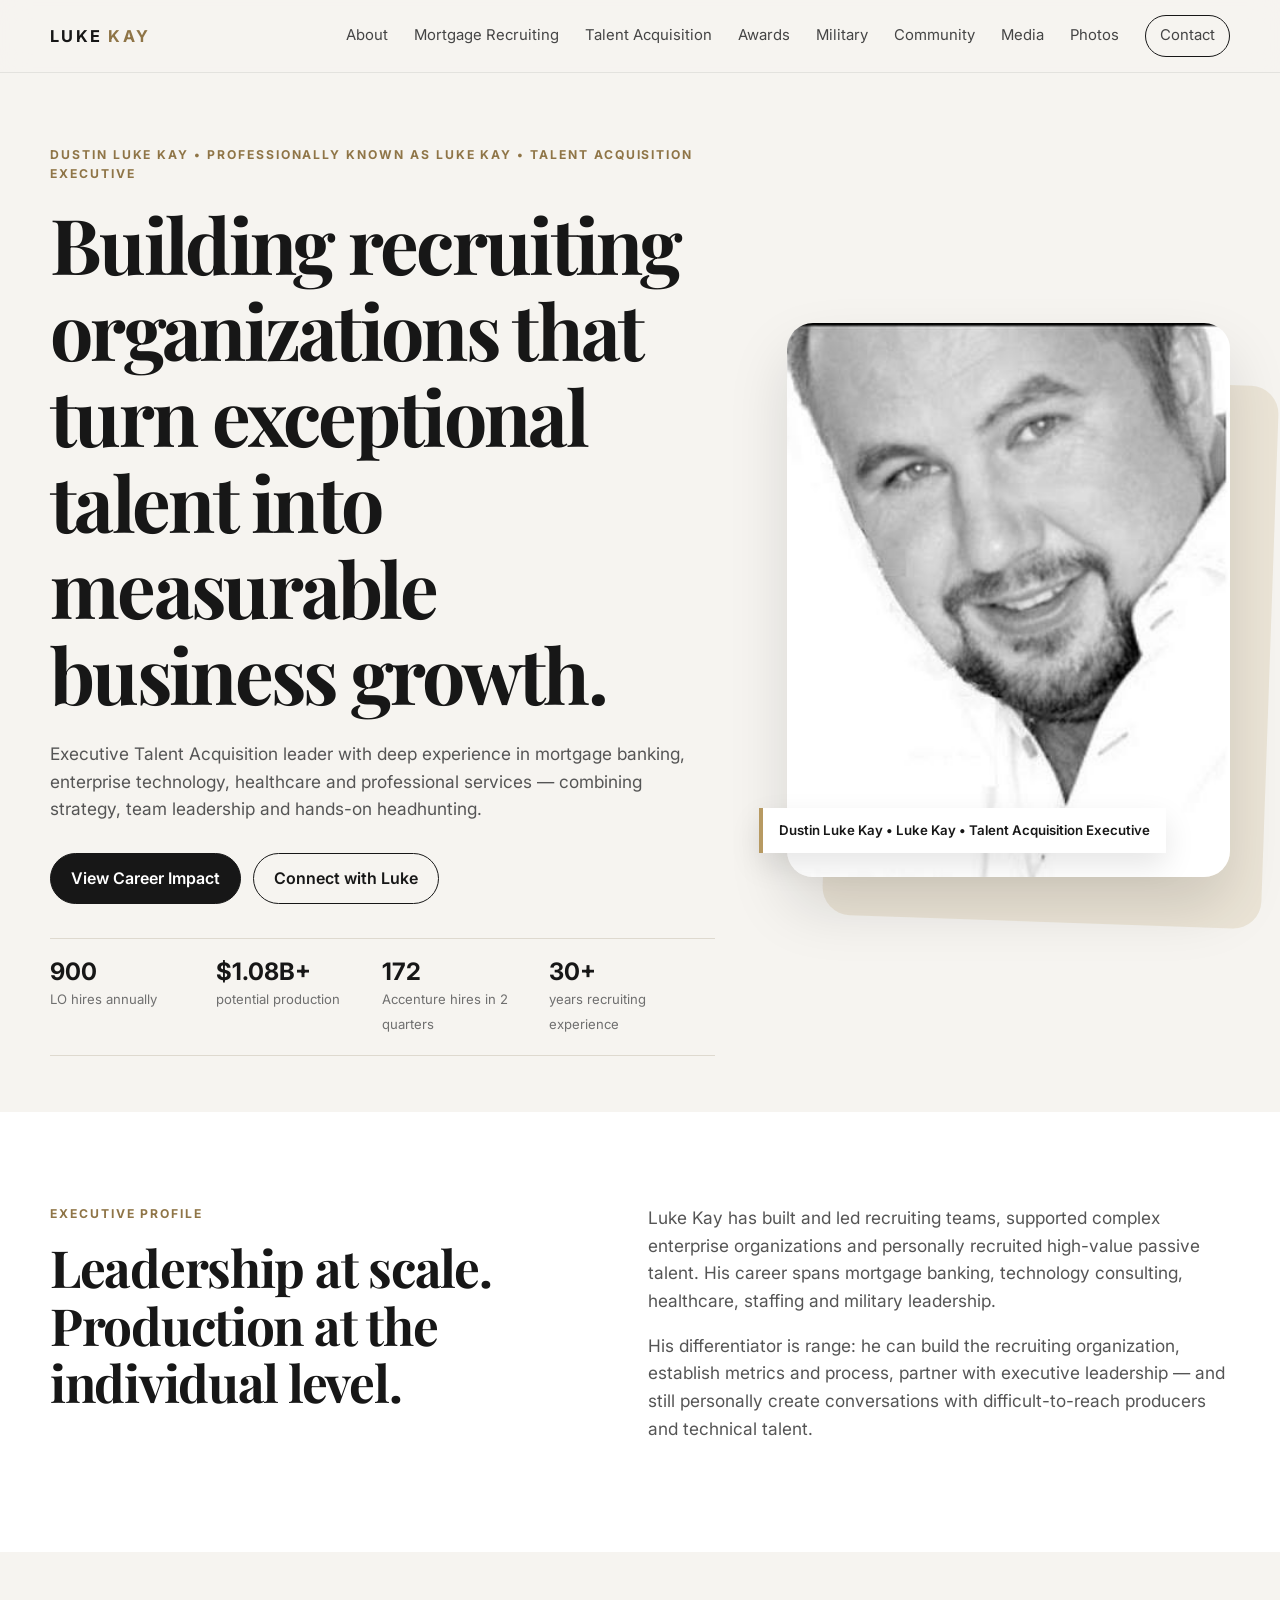
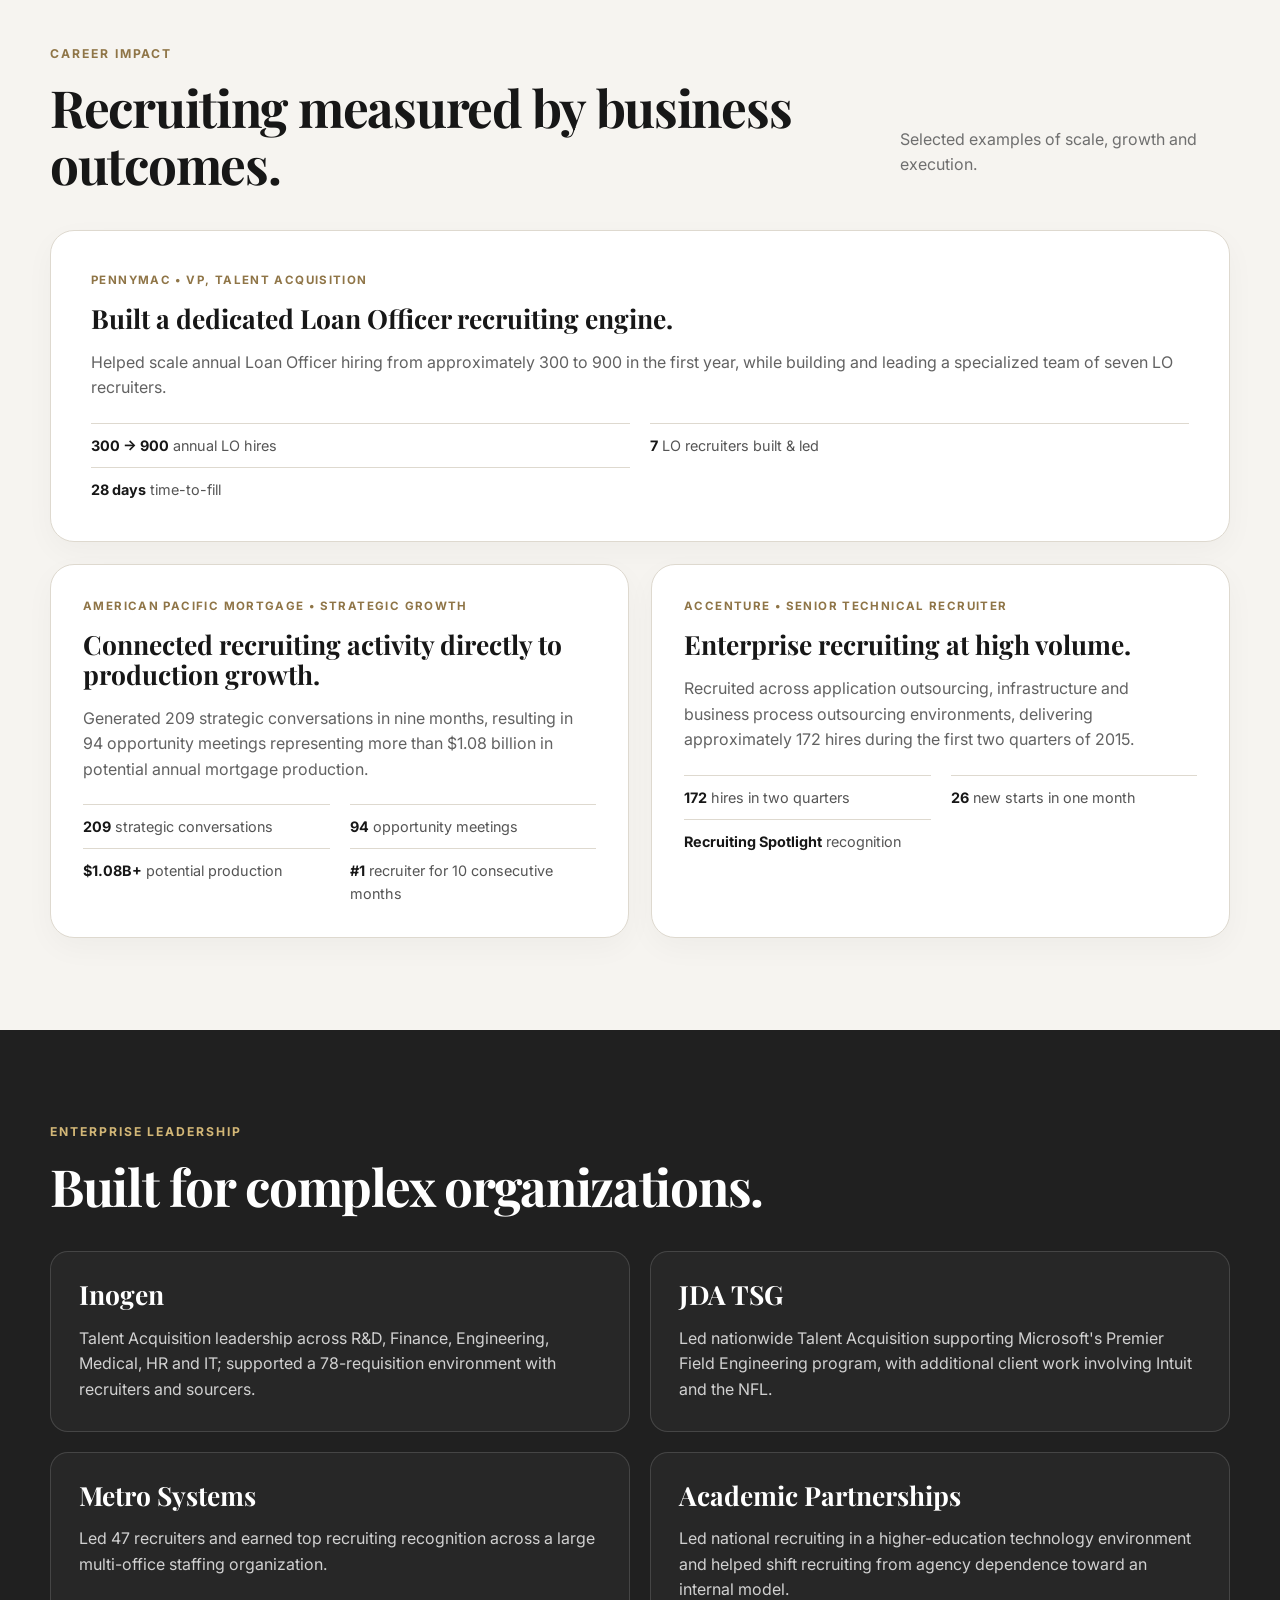
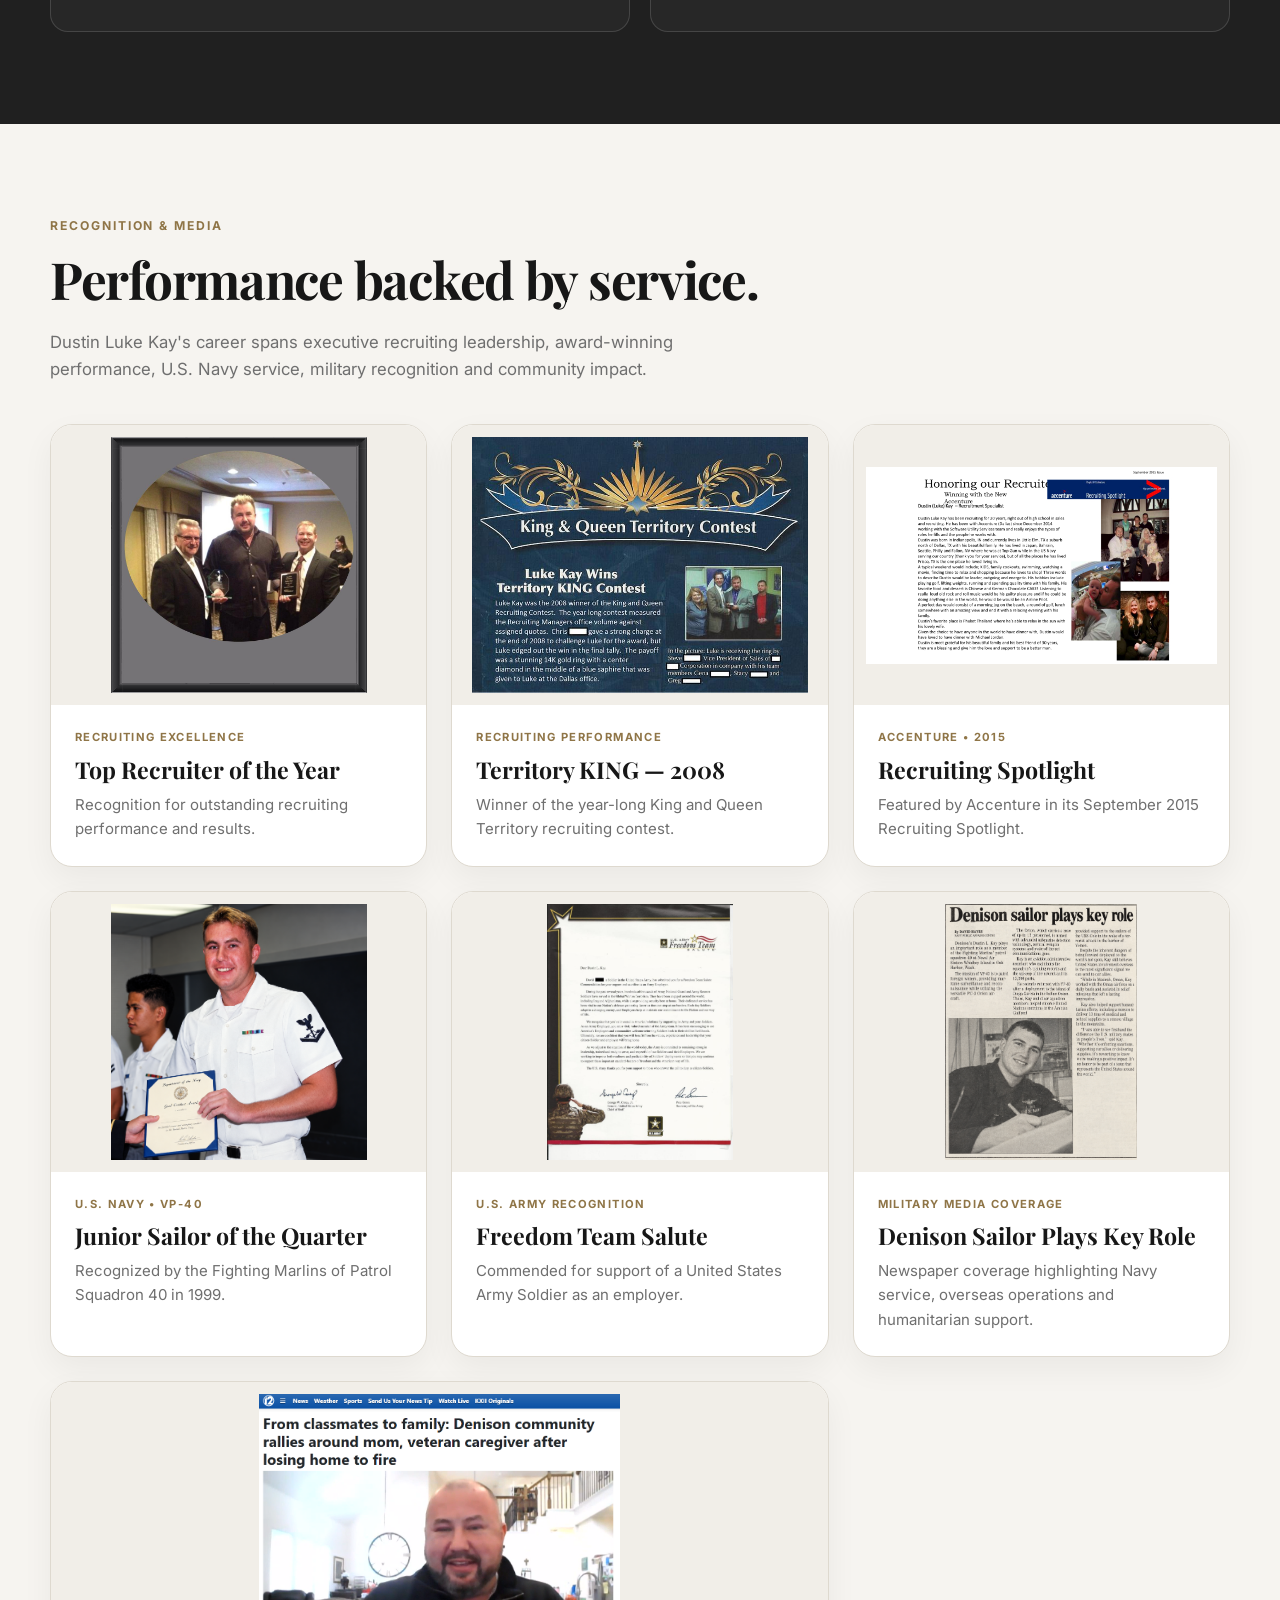
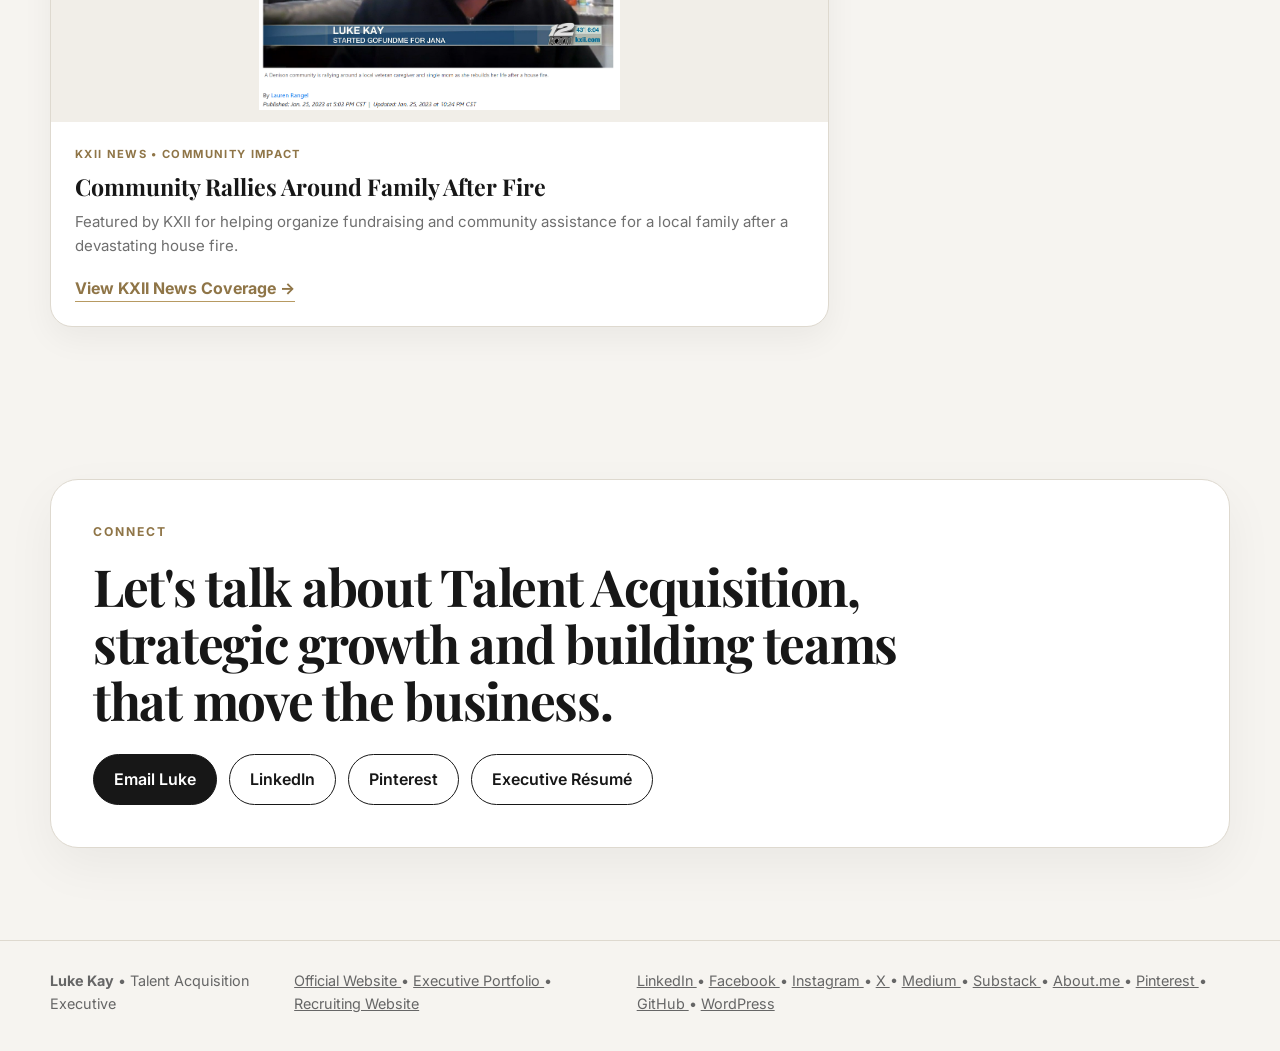
==== commit 0b7d8cce: "Fix executive homepage HTML and SEO links" ====
--- a/index.html
+++ b/index.html
@@ -1,329 +1,671 @@
+
 <!doctype html>
 <html lang="en">
 <head>
-  <meta charset="utf-8" />
-  <meta name="viewport" content="width=device-width, initial-scale=1" />
-  <meta name="description" content="Dustin Luke Kay, professionally known as Luke Kay, is a Talent Acquisition Executive and strategic growth leader specializing in mortgage recruiting, executive recruiting, technology, healthcare and recruiting leadership." />
+  <meta charset="utf-8">
+  <meta name="viewport" content="width=device-width, initial-scale=1">
+
   <title>Luke Kay | Dustin Luke Kay | Talent Acquisition Executive</title>
+  <meta name="description" content="Dustin Luke Kay, professionally known as Luke Kay, is a Talent Acquisition Executive and strategic growth leader specializing in mortgage recruiting, executive recruiting, technology, healthcare and recruiting leadership.">
+  <meta name="author" content="Dustin Luke Kay">
   <link rel="canonical" href="https://lukekayexecutive.com/">
 
-<meta property="og:title" content="Luke Kay | Dustin Luke Kay | Talent Acquisition Executive">
-<meta property="og:description" content="Dustin Luke Kay, professionally known as Luke Kay, is a Talent Acquisition Executive and strategic growth leader specializing in mortgage recruiting and recruiting leadership.">
-<meta property="og:url" content="https://lukekayexecutive.com/">
-<meta property="og:type" content="profile">
-<meta property="og:image" content="https://lukekayexecutive.com/images/dustin-luke-kay-executive-headshot.png">
-<meta property="og:image:alt" content="Dustin Luke Kay, professionally known as Luke Kay, Talent Acquisition Executive">
+  <meta property="og:type" content="profile">
+  <meta property="og:title" content="Luke Kay | Dustin Luke Kay | Talent Acquisition Executive">
+  <meta property="og:description" content="Executive Talent Acquisition leadership, mortgage recruiting, strategic growth, military service and career achievements of Dustin Luke Kay.">
+  <meta property="og:url" content="https://lukekayexecutive.com/">
+  <meta property="og:image" content="https://lukekayexecutive.com/images/dustin-luke-kay-executive-headshot.png">
+  <meta property="og:image:alt" content="Dustin Luke Kay, professionally known as Luke Kay, Talent Acquisition Executive">
+
+  <meta name="twitter:card" content="summary_large_image">
+  <meta name="twitter:title" content="Luke Kay | Dustin Luke Kay | Talent Acquisition Executive">
+  <meta name="twitter:description" content="Executive recruiting leadership, talent acquisition, strategic growth and professional achievements.">
+  <meta name="twitter:image" content="https://lukekayexecutive.com/images/dustin-luke-kay-executive-headshot.png">
+
   <link rel="preconnect" href="https://fonts.googleapis.com">
   <link rel="preconnect" href="https://fonts.gstatic.com" crossorigin>
   <link href="https://fonts.googleapis.com/css2?family=Inter:wght@400;500;600;700&family=Playfair+Display:wght@600;700&display=swap" rel="stylesheet">
-  <link rel="stylesheet" href="styles.css" />
-<script type="application/ld+json">
+  <link rel="stylesheet" href="styles.css">
+
+  <script type="application/ld+json">
   {
-  "@context": "https://schema.org",
-  "@type": "Person",
-  "@id": "https://lukekayexecutive.com/#person",
-  "name": "Dustin Luke Kay",
-  "alternateName": "Luke Kay",
-  "url": "https://lukekayexecutive.com/",
-  "image": "https://lukekayexecutive.com/images/dustin-luke-kay-executive-headshot.png",
-  "jobTitle": "Talent Acquisition Executive",
-  "description": "Dustin Luke Kay, professionally known as Luke Kay, is a Talent Acquisition executive and strategic growth leader with experience across mortgage banking, technology, healthcare and professional services.",
- 
-"sameAs": [
-  "https://dustinlukekay.com/",
-  "https://www.linkedin.com/in/dustinlukekay/",
-  "https://www.instagram.com/dustinlukekay/",
-  "https://www.facebook.com/dustinlukekay/",
-  "https://x.com/dustinlukekay",
-  "https://www.pinterest.com/dustinlukekay/",
-  "https://medium.com/@lukekayexecutive",
-  "https://lukekayexecutive.substack.com/",
-  "https://about.me/dustinlukekay",
-   "https://github.com/dustinlukekay20026/",
-  "https://dustinlukekay1-hcmnf.wordpress.com/"
-],
-"knowsAbout": [
-    "Talent Acquisition",
-    "Executive Recruiting",
-    "Mortgage Recruiting",
-    "Loan Officer Recruiting",
-    "Recruiting Leadership",
-    "Strategic Growth",
-    "Technical Recruiting",
-    "Healthcare Recruiting"
-  ]
-}
-</script>
-  
+    "@context": "https://schema.org",
+    "@type": "Person",
+    "@id": "https://dustinlukekay.com/#dustin-luke-kay",
+    "name": "Dustin Luke Kay",
+    "alternateName": "Luke Kay",
+    "url": "https://lukekayexecutive.com/",
+    "image": "https://lukekayexecutive.com/images/dustin-luke-kay-executive-headshot.png",
+    "jobTitle": "Talent Acquisition Executive",
+    "description": "Dustin Luke Kay, professionally known as Luke Kay, is a talent acquisition executive and strategic growth leader with experience across mortgage banking, enterprise technology, healthcare and professional services.",
+    "sameAs": [
+      "https://dustinlukekay.com/",
+      "https://dustinlukekayrecruiting.com/",
+      "https://www.linkedin.com/in/dustinlukekay/",
+      "https://www.facebook.com/dustinlukekay",
+      "https://www.instagram.com/dustinlukekay/",
+      "https://x.com/dustinlukekay",
+      "https://medium.com/@dustinlukekayexecutive",
+      "https://lukekayexecutive.substack.com/",
+      "https://about.me/dustinlukekay",
+      "https://www.pinterest.com/dustinlukekay/",
+      "https://github.com/dustinlukekay20026",
+      "https://dustinlukekay1-hcmnf.wordpress.com/"
+    ],
+    "knowsAbout": [
+      "Talent Acquisition",
+      "Executive Recruiting",
+      "Mortgage Recruiting",
+      "Loan Officer Recruiting",
+      "Recruiting Leadership",
+      "Strategic Growth",
+      "Technical Recruiting",
+      "Healthcare Recruiting"
+    ]
+  }
+  </script>
 </head>
+
 <body>
+
   <header class="site-header" id="top">
     <div class="container nav-wrap">
-      <a class="brand" href="#top" aria-label="Luke Kay home">LUKE <span>KAY</span></a>
-     <nav class="nav" aria-label="Primary navigation">
-  <a href="about.html">About</a>
-  <a href="mortgage-recruiting.html">Mortgage Recruiting</a>
-  <a href="talent-acquisition.html">Talent Acquisition</a>
-  <a href="awards.html">Awards</a>
-  <a href="military-service.html">Military</a>
-  <a href="community-service.html">Community</a>
-  <a href="media.html">Media</a>
-       <a href="professional-photos.html">Photos</a>
-  <a href="contact.html" class="nav-cta">Contact</a>
-</nav>
+
+      <a class="brand" href="#top" aria-label="Luke Kay home">
+        LUKE <span>KAY</span>
+      </a>
+
+      <nav class="nav" aria-label="Primary navigation">
+        <a href="about.html">About</a>
+        <a href="mortgage-recruiting.html">Mortgage Recruiting</a>
+        <a href="talent-acquisition.html">Talent Acquisition</a>
+        <a href="awards.html">Awards</a>
+        <a href="military-service.html">Military</a>
+        <a href="community-service.html">Community</a>
+        <a href="media.html">Media</a>
+        <a href="professional-photos.html">Photos</a>
+        <a href="contact.html" class="nav-cta">Contact</a>
+      </nav>
+
     </div>
   </header>
-  
+
   <main>
+
+    <!-- HERO -->
+
     <section class="hero">
       <div class="container hero-grid">
+
         <div class="hero-copy">
-          <p class="eyebrow">Dustin Luke Kay • Professionally Known as Luke Kay • Talent Acquisition Executive</p>
-          <h1>Building recruiting organizations that turn exceptional talent into measurable business growth.</h1>
-          <p class="hero-lede">Executive Talent Acquisition leader with deep experience in mortgage banking, enterprise technology, healthcare and professional services — combining strategy, team leadership and hands-on headhunting.</p>
+
+          <p class="eyebrow">
+            Dustin Luke Kay • Professionally Known as Luke Kay • Talent Acquisition Executive
+          </p>
+
+          <h1>
+            Building recruiting organizations that turn exceptional talent into measurable business growth.
+          </h1>
+
+          <p class="hero-lede">
+            Executive Talent Acquisition leader with deep experience in mortgage banking,
+            enterprise technology, healthcare and professional services — combining strategy,
+            team leadership and hands-on headhunting.
+          </p>
+
           <div class="hero-actions">
-            <a class="button button-primary" href="#impact">View Career Impact</a>
-            <a class="button button-secondary" href="#contact">Connect with Luke</a>
+            <a class="button button-primary" href="#impact">
+              View Career Impact
+            </a>
+
+            <a class="button button-secondary" href="#contact">
+              Connect with Luke
+            </a>
           </div>
+
           <div class="metrics" aria-label="Career highlights">
-            <div class="metric"><strong>900</strong><span>LO hires annually</span></div>
-            <div class="metric"><strong>$1.08B+</strong><span>potential production</span></div>
-            <div class="metric"><strong>172</strong><span>Accenture hires in 2 quarters</span></div>
-            <div class="metric"><strong>34+</strong><span>years recruiting leadership</span></div>
+
+            <div class="metric">
+              <strong>900</strong>
+              <span>LO hires annually</span>
+            </div>
+
+            <div class="metric">
+              <strong>$1.08B+</strong>
+              <span>potential production</span>
+            </div>
+
+            <div class="metric">
+              <strong>172</strong>
+              <span>Accenture hires in 2 quarters</span>
+            </div>
+
+            <div class="metric">
+              <strong>30+</strong>
+              <span>years recruiting experience</span>
+            </div>
+
           </div>
         </div>
+
         <div class="hero-portrait" aria-label="Portrait of Luke Kay">
-       <img src="images/dustin-luke-kay-executive-headshot.png"
-     alt="Dustin Luke Kay, professionally known as Luke Kay, Talent Acquisition and mortgage recruiting executive" />
-          <div class="portrait-tag">Dustin Luke Kay • Luke Kay • Talent Acquisition Executive</div>
-        </div>
+
+          <img
+            src="images/dustin-luke-kay-executive-headshot.png"
+            alt="Dustin Luke Kay, professionally known as Luke Kay, Talent Acquisition and mortgage recruiting executive"
+            fetchpriority="high"
+          >
+
+          <div class="portrait-tag">
+            Dustin Luke Kay • Luke Kay • Talent Acquisition Executive
+          </div>
+
+        </div>
+
       </div>
     </section>
 
+    <!-- EXECUTIVE PROFILE -->
+
     <section class="section section-light" id="impact">
+
       <div class="container two-col">
+
         <div>
           <p class="section-kicker">Executive Profile</p>
-          <h2>Leadership at scale. Production at the individual level.</h2>
-        </div>
+
+          <h2>
+            Leadership at scale. Production at the individual level.
+          </h2>
+        </div>
+
         <div class="prose">
-          <p>Luke Kay has built and led recruiting teams, supported complex enterprise organizations and personally recruited high-value passive talent. His career spans mortgage banking, technology consulting, healthcare, staffing and military leadership.</p>
-          <p>His differentiator is range: he can build the recruiting organization, establish metrics and process, partner with executive leadership — and still personally create conversations with difficult-to-reach producers and technical talent.</p>
+
+          <p>
+            Luke Kay has built and led recruiting teams, supported complex enterprise
+            organizations and personally recruited high-value passive talent.
+            His career spans mortgage banking, technology consulting,
+            healthcare, staffing and military leadership.
+          </p>
+
+          <p>
+            His differentiator is range: he can build the recruiting organization,
+            establish metrics and process, partner with executive leadership —
+            and still personally create conversations with difficult-to-reach
+            producers and technical talent.
+          </p>
+
         </div>
       </div>
     </section>
 
+    <!-- CAREER IMPACT -->
+
     <section class="section" id="case-studies">
+
       <div class="container">
+
         <p class="section-kicker">Career Impact</p>
+
         <div class="section-heading-row">
+
           <h2>Recruiting measured by business outcomes.</h2>
-          <p>Selected examples of scale, growth and execution.</p>
+
+          <p>
+            Selected examples of scale, growth and execution.
+          </p>
+
         </div>
 
         <div class="cards">
+
           <article class="case-card feature-card">
-            <div class="card-meta">PennyMac • VP, Talent Acquisition</div>
+
+            <div class="card-meta">
+              PennyMac • VP, Talent Acquisition
+            </div>
+
             <h3>Built a dedicated Loan Officer recruiting engine.</h3>
-            <p>Helped scale annual Loan Officer hiring from approximately 300 to 900 in the first year, while building and leading a specialized team of seven LO recruiters.</p>
+
+            <p>
+              Helped scale annual Loan Officer hiring from approximately
+              300 to 900 in the first year, while building and leading
+              a specialized team of seven LO recruiters.
+            </p>
+
             <div class="case-stats">
               <span><strong>300 → 900</strong> annual LO hires</span>
-              <span><strong>7</strong> LO recruiters built & led</span>
+              <span><strong>7</strong> LO recruiters built &amp; led</span>
               <span><strong>28 days</strong> time-to-fill</span>
-              <span><strong>26</strong> LO offers in one month</span>
-            </div>
+            </div>
+
           </article>
 
           <article class="case-card">
-            <div class="card-meta">American Pacific Mortgage • Strategic Growth</div>
-            <h3>Connected recruiting activity directly to production growth.</h3>
-            <p>Generated 209 strategic conversations in nine months, resulting in 94 opportunity meetings representing more than $1.08B in potential new loan production.</p>
+
+            <div class="card-meta">
+              American Pacific Mortgage • Strategic Growth
+            </div>
+
+            <h3>
+              Connected recruiting activity directly to production growth.
+            </h3>
+
+            <p>
+              Generated 209 strategic conversations in nine months,
+              resulting in 94 opportunity meetings representing
+              more than $1.08 billion in potential annual mortgage production.
+            </p>
+
             <div class="case-stats">
               <span><strong>209</strong> strategic conversations</span>
               <span><strong>94</strong> opportunity meetings</span>
               <span><strong>$1.08B+</strong> potential production</span>
-              <span><strong>#1</strong> recruiter 9–10 straight months</span>
-            </div>
+              <span><strong>#1</strong> recruiter for 10 consecutive months</span>
+            </div>
+
           </article>
 
           <article class="case-card">
-            <div class="card-meta">Accenture • Senior Technical Recruiter</div>
+
+            <div class="card-meta">
+              Accenture • Senior Technical Recruiter
+            </div>
+
             <h3>Enterprise recruiting at high volume.</h3>
-            <p>Recruited across application outsourcing, infrastructure and BPO environments, delivering approximately 172 hires during the first two quarters of 2015.</p>
+
+            <p>
+              Recruited across application outsourcing, infrastructure
+              and business process outsourcing environments, delivering
+              approximately 172 hires during the first two quarters of 2015.
+            </p>
+
             <div class="case-stats">
               <span><strong>172</strong> hires in two quarters</span>
               <span><strong>26</strong> new starts in one month</span>
-              <span><strong>Top Recruiter</strong> recognition</span>
-            </div>
-          </article>
+              <span><strong>Recruiting Spotlight</strong> recognition</span>
+            </div>
+
+          </article>
+
         </div>
       </div>
     </section>
 
+    <!-- ENTERPRISE LEADERSHIP -->
+
     <section class="section section-dark" id="leadership">
+
       <div class="container">
+
         <p class="section-kicker">Enterprise Leadership</p>
+
         <h2>Built for complex organizations.</h2>
+
         <div class="leadership-grid">
+
           <div class="lead-item">
             <h3>Inogen</h3>
-            <p>Talent Acquisition leadership across R&D, Finance, Engineering, Medical, HR and IT; supported a 78-requisition environment with recruiters and sourcers.</p>
+
+            <p>
+              Talent Acquisition leadership across R&amp;D, Finance,
+              Engineering, Medical, HR and IT; supported a
+              78-requisition environment with recruiters and sourcers.
+            </p>
           </div>
+
           <div class="lead-item">
             <h3>JDA TSG</h3>
-            <p>Led nationwide Talent Acquisition supporting Microsoft’s Premier Field Engineering program, with additional client work involving Intuit and the NFL.</p>
+
+            <p>
+              Led nationwide Talent Acquisition supporting Microsoft's
+              Premier Field Engineering program, with additional client
+              work involving Intuit and the NFL.
+            </p>
           </div>
+
           <div class="lead-item">
             <h3>Metro Systems</h3>
-            <p>Led 47 recruiters and earned top recruiting recognition across a large multi-office staffing organization.</p>
+
+            <p>
+              Led 47 recruiters and earned top recruiting recognition
+              across a large multi-office staffing organization.
+            </p>
           </div>
+
           <div class="lead-item">
             <h3>Academic Partnerships</h3>
-            <p>Led national recruiting in a higher-education technology environment and helped shift recruiting from agency dependence toward an internal model.</p>
+
+            <p>
+              Led national recruiting in a higher-education technology
+              environment and helped shift recruiting from agency
+              dependence toward an internal model.
+            </p>
           </div>
+
         </div>
       </div>
     </section>
 
-   <section class="section" id="recognition">
-  <div class="container">
-    <div class="recognition-heading">
-      <p class="section-kicker">Recognition & Media</p>
-      <h2>Performance backed by service.</h2>
-      <p class="recognition-copy">
-        Dustin Luke Kay's career spans executive recruiting leadership, award-winning performance,
-        U.S. Navy service, military recognition and community impact.
-      </p>
+    <!-- RECOGNITION AND MEDIA -->
+
+    <section class="section" id="recognition">
+
+      <div class="container">
+
+        <div class="recognition-heading">
+
+          <p class="section-kicker">Recognition &amp; Media</p>
+
+          <h2>Performance backed by service.</h2>
+
+          <p class="recognition-copy">
+            Dustin Luke Kay's career spans executive recruiting leadership,
+            award-winning performance, U.S. Navy service,
+            military recognition and community impact.
+          </p>
+
+        </div>
+
+        <div class="recognition-gallery">
+
+          <article class="recognition-card">
+
+            <img
+              src="images/dustin-luke-kay-top-recruiter-of-the-year-2012.jpg"
+              alt="Dustin Luke Kay receiving Top Recruiter of the Year recognition in 2012"
+              loading="lazy"
+            >
+
+            <div class="recognition-card-copy">
+              <span>Recruiting Excellence</span>
+              <h3>Top Recruiter of the Year</h3>
+
+              <p>
+                Recognition for outstanding recruiting performance and results.
+              </p>
+            </div>
+
+          </article>
+
+          <article class="recognition-card">
+
+            <img
+              src="images/dustin-luke-kay-2008-territory-king-recruiting-award.jpg"
+              alt="Dustin Luke Kay receiving Territory King recruiting recognition in 2008"
+              loading="lazy"
+            >
+
+            <div class="recognition-card-copy">
+              <span>Recruiting Performance</span>
+              <h3>Territory KING — 2008</h3>
+
+              <p>
+                Winner of the year-long King and Queen Territory
+                recruiting contest.
+              </p>
+            </div>
+
+          </article>
+
+          <article class="recognition-card">
+
+            <img
+              src="images/dustin-luke-kay-accenture-recruiting-spotlight-2015.jpg"
+              alt="Dustin Luke Kay featured in Accenture recruiting recognition in 2015"
+              loading="lazy"
+            >
+
+            <div class="recognition-card-copy">
+              <span>Accenture • 2015</span>
+              <h3>Recruiting Spotlight</h3>
+
+              <p>
+                Featured by Accenture in its September 2015
+                Recruiting Spotlight.
+              </p>
+            </div>
+
+          </article>
+
+          <article class="recognition-card">
+
+            <img
+              src="images/dustin-luke-kay-us-navy-sailor-of-the-quarter-1999.png"
+              alt="Dustin Luke Kay U.S. Navy Sailor of the Quarter recognition in 1999"
+              loading="lazy"
+            >
+
+            <div class="recognition-card-copy">
+              <span>U.S. Navy • VP-40</span>
+              <h3>Junior Sailor of the Quarter</h3>
+
+              <p>
+                Recognized by the Fighting Marlins of
+                Patrol Squadron 40 in 1999.
+              </p>
+            </div>
+
+          </article>
+
+          <article class="recognition-card">
+
+            <img
+              src="images/dustin-luke-kay-us-army-freedom-team-salute-commendation.jpg"
+              alt="Dustin Luke Kay U.S. Army Freedom Team Salute commendation"
+              loading="lazy"
+            >
+
+            <div class="recognition-card-copy">
+              <span>U.S. Army Recognition</span>
+              <h3>Freedom Team Salute</h3>
+
+              <p>
+                Commended for support of a United States Army Soldier
+                as an employer.
+              </p>
+            </div>
+
+          </article>
+
+          <article class="recognition-card">
+
+            <img
+              src="images/dustin-luke-kay-us-navy-denison-newspaper-article.png"
+              alt="Denison newspaper coverage featuring Dustin Luke Kay and his United States Navy service"
+              loading="lazy"
+            >
+
+            <div class="recognition-card-copy">
+              <span>Military Media Coverage</span>
+              <h3>Denison Sailor Plays Key Role</h3>
+
+              <p>
+                Newspaper coverage highlighting Navy service,
+                overseas operations and humanitarian support.
+              </p>
+            </div>
+
+          </article>
+
+          <article class="recognition-card recognition-card-featured">
+
+            <a
+              href="https://www.kxii.com/2023/01/25/classmates-family-denison-community-rallies-around-mom-veteran-caregiver-after-losing-home-fire/"
+              target="_blank"
+              rel="noopener noreferrer"
+            >
+
+              <img
+                src="images/dustin-luke-kay-kxii-community-service.png"
+                alt="KXII News coverage of community service following a North Texas house fire"
+                loading="lazy"
+              >
+
+            </a>
+
+            <div class="recognition-card-copy">
+
+              <span>KXII News • Community Impact</span>
+
+              <h3>Community Rallies Around Family After Fire</h3>
+
+              <p>
+                Featured by KXII for helping organize fundraising
+                and community assistance for a local family
+                after a devastating house fire.
+              </p>
+
+              <a
+                class="recognition-link"
+                href="https://www.kxii.com/2023/01/25/classmates-family-denison-community-rallies-around-mom-veteran-caregiver-after-losing-home-fire/"
+                target="_blank"
+                rel="noopener noreferrer"
+              >
+                View KXII News Coverage →
+              </a>
+
+            </div>
+          </article>
+
+        </div>
+      </div>
+    </section>
+
+    <!-- CONTACT -->
+
+    <section class="section contact-section" id="contact">
+
+      <div class="container contact-card">
+
+        <div>
+
+          <p class="section-kicker">Connect</p>
+
+          <h2>
+            Let's talk about Talent Acquisition, strategic growth
+            and building teams that move the business.
+          </h2>
+
+        </div>
+
+        <div class="contact-actions">
+
+          <a
+            class="button button-primary"
+            href="mailto:lukekayexecutive@gmail.com"
+          >
+            Email Luke
+          </a>
+
+          <a
+            class="button button-secondary"
+            href="https://www.linkedin.com/in/dustinlukekay/"
+            target="_blank"
+            rel="noopener noreferrer"
+          >
+            LinkedIn
+          </a>
+
+          <a
+            class="button button-secondary"
+            href="https://www.pinterest.com/dustinlukekay/"
+            target="_blank"
+            rel="noopener noreferrer"
+          >
+            Pinterest
+          </a>
+
+          <a
+            class="button button-secondary"
+            href="Luke_Kay_Executive_Talent_Acquisition_Resume_2026.pdf"
+            target="_blank"
+            rel="noopener noreferrer"
+          >
+            Executive Résumé
+          </a>
+
+        </div>
+      </div>
+    </section>
+
+  </main>
+
+  <!-- PROFESSIONAL WEBSITES AND SOCIAL LINKS -->
+
+  <footer class="site-footer">
+
+    <div class="container footer-wrap">
+
+      <div>
+        <strong>Luke Kay</strong> • Talent Acquisition Executive
+      </div>
+
+      <div aria-label="Professional websites">
+
+        <a href="https://dustinlukekay.com/">
+          Official Website
+        </a> •
+
+        <a href="https://lukekayexecutive.com/">
+          Executive Portfolio
+        </a> •
+
+        <a href="https://dustinlukekayrecruiting.com/">
+          Recruiting Website
+        </a>
+
+      </div>
+
+      <div aria-label="Social and professional profiles">
+
+        <a href="https://www.linkedin.com/in/dustinlukekay/" rel="me">
+          LinkedIn
+        </a> •
+
+        <a href="https://www.facebook.com/dustinlukekay" rel="me">
+          Facebook
+        </a> •
+
+        <a href="https://www.instagram.com/dustinlukekay/" rel="me">
+          Instagram
+        </a> •
+
+        <a href="https://x.com/dustinlukekay" rel="me">
+          X
+        </a> •
+
+        <a href="https://medium.com/@dustinlukekayexecutive" rel="me">
+          Medium
+        </a> •
+
+        <a href="https://lukekayexecutive.substack.com/" rel="me">
+          Substack
+        </a> •
+
+        <a href="https://about.me/dustinlukekay" rel="me">
+          About.me
+        </a> •
+
+        <a href="https://www.pinterest.com/dustinlukekay/" rel="me">
+          Pinterest
+        </a> •
+
+        <a href="https://github.com/dustinlukekay20026" rel="me">
+          GitHub
+        </a> •
+
+        <a href="https://dustinlukekay1-hcmnf.wordpress.com/" rel="me">
+          WordPress
+        </a>
+
+      </div>
+
     </div>
 
-    <div class="recognition-gallery">
-
-      <article class="recognition-card">
-     <img src="images/dustin-luke-kay-top-recruiter-of-the-year-2012.jpg"
-     alt="Dustin Luke Kay, professionally known as Luke Kay, receiving Top Recruiter of the Year recognition in 2012"
-     loading="lazy">
-        <div class="recognition-card-copy">
-          <span>Recruiting Excellence</span>
-          <h3>Top Recruiter of the Year</h3>
-          <p>Recognition for outstanding recruiting performance and results.</p>
-        </div>
-      </article>
-
-      <article class="recognition-card">
-       <img src="images/dustin-luke-kay-2008-territory-king-recruiting-award.jpg"
-     alt="Dustin Luke Kay, professionally known as Luke Kay, receiving Territory King recruiting recognition in 2008"
-     loading="lazy">
-        <div class="recognition-card-copy">
-          <span>Recruiting Performance</span>
-          <h3>Territory KING — 2008</h3>
-          <p>Winner of the year-long King and Queen Territory recruiting contest.</p>
-        </div>
-      </article>
-
-      <article class="recognition-card">
-     <img src="images/dustin-luke-kay-accenture-recruiting-spotlight-2015.jpg"
-     alt="Dustin Luke Kay, professionally known as Luke Kay, featured in Accenture recruiting recognition in 2015"
-     loading="lazy">
-        <div class="recognition-card-copy">
-          <span>Accenture • 2015</span>
-          <h3>Recruiting Spotlight</h3>
-          <p>Featured by Accenture in its September 2015 Recruiting Spotlight.</p>
-        </div>
-      </article>
-
-      <article class="recognition-card">
-       <img src="images/dustin-luke-kay-us-navy-sailor-of-the-quarter-1999.png"
-     alt="Dustin Luke Kay, professionally known as Luke Kay, U.S. Navy Sailor of the Quarter recognition in 1999"
-     loading="lazy">
-        <div class="recognition-card-copy">
-          <span>U.S. Navy • VP-40</span>
-          <h3>Junior Sailor of the Quarter</h3>
-          <p>Recognized by the Fighting Marlins of Patrol Squadron 40 in 1999.</p>
-        </div>
-      </article>
-
-      <article class="recognition-card">
-     <img src="images/dustin-luke-kay-us-army-freedom-team-salute-commendation.jpg"
-     alt="Dustin Luke Kay, professionally known as Luke Kay, U.S. Army Freedom Team Salute commendation"
-     loading="lazy">
-        <div class="recognition-card-copy">
-          <span>U.S. Army Recognition</span>
-          <h3>Freedom Team Salute</h3>
-          <p>Commended for support of a United States Army Soldier as an employer.</p>
-        </div>
-      </article>
-
-      <article class="recognition-card">
-       <img src="images/dustin-luke-kay-us-navy-denison-newspaper-article.png"
-     alt="Denison newspaper coverage featuring Dustin Luke Kay, professionally known as Luke Kay, and his United States Navy service"
-     loading="lazy">
-        <div class="recognition-card-copy">
-          <span>Military Media Coverage</span>
-          <h3>Denison Sailor Plays Key Role</h3>
-          <p>Newspaper coverage highlighting Navy service, overseas operations and humanitarian support.</p>
-        </div>
-      </article>
-
-      <article class="recognition-card recognition-card-featured">
-        <a href="https://www.kxii.com/2023/01/25/classmates-family-denison-community-rallies-around-mom-veteran-caregiver-after-losing-home-fire/"
-           target="_blank"
-           rel="noopener">
-      <img src="images/dustin-luke-kay-kxii-community-service.png"
-     alt="Dustin Luke Kay, professionally known as Luke Kay, featured by KXII News for community service following a North Texas house fire"
-     loading="lazy">
-        </a>
-        <div class="recognition-card-copy">
-          <span>KXII News • Community Impact</span>
-          <h3>Community Rallies Around Family After Fire</h3>
-          <p>Featured by KXII for helping organize fundraising and community assistance for a local family after a devastating house fire.</p>
-          <a class="recognition-link"
-             href="https://www.kxii.com/2023/01/25/classmates-family-denison-community-rallies-around-mom-veteran-caregiver-after-losing-home-fire/"
-             target="_blank"
-             rel="noopener">View KXII News Coverage →</a>
-        </div>
-      </article>
-
-    </div>
-  </div>
-</section>
-
-    <section class="section contact-section" id="contact">
-      <div class="container contact-card">
-        <div>
-          <p class="section-kicker">Connect</p>
-          <h2>Let’s talk about Talent Acquisition, strategic growth and building teams that move the business.</h2>
-        </div>
-        <div class="contact-actions">
-          <a class="button button-primary" href="mailto:lukekayexecutive@gmail.com">Email Luke</a>
-          <a class="button button-secondary" href="https://www.linkedin.com/in/dustinlukekay/" target="_blank" rel="noopener">LinkedIn</a>
-          <a class="button button-secondary"
-   href="https://www.pinterest.com/dustinlukekay/"
-   target="_blank"
-   rel="noopener me">Pinterest</a>
-          <a class="button button-secondary" href="Luke_Kay_Executive_Talent_Acquisition_Resume_2026.pdf" target="_blank" rel="noopener">Executive Résumé</a>
-        </div>
-             </div>
-    </section>
-  </main>
-
-  <footer class="site-footer">
-    <div class="container footer-wrap">
-      <div><strong>Luke Kay</strong> • Talent Acquisition Executive</div>
-    <div>
-  <a href="https://dustinlukekay.com/">DustinLukeKay.com</a> •
-  <a href="https://www.instagram.com/dustinlukekay/" rel="me">Instagram</a> •
-  <a href="https://www.facebook.com/dustinlukekay/" rel="me">Facebook</a> •
-  <a href="https://x.com/dustinlukekay" rel="me">X</a> •
-  <a href="https://www.pinterest.com/dustinlukekay/" rel="me">Pinterest</a> •
-  <a href="https://medium.com/@lukekayexecutive" rel="me">Medium</a> •
-  <a href="https://lukekayexecutive.substack.com/" rel="me">Substack</a> •
-  <a href="https://about.me/dustinlukekay" rel="me">About.me</a> •
-  <a href="https://github.com/dustinlukekay20026/" rel="me">GitHub</a> •
-  <a href="https://dustinlukekay1-hcmnf.wordpress.com/" rel="me">WordPress</a>
-</div>
-    </div>
   </footer>
 
   <script src="script.js"></script>
+
 </body>
 </html>
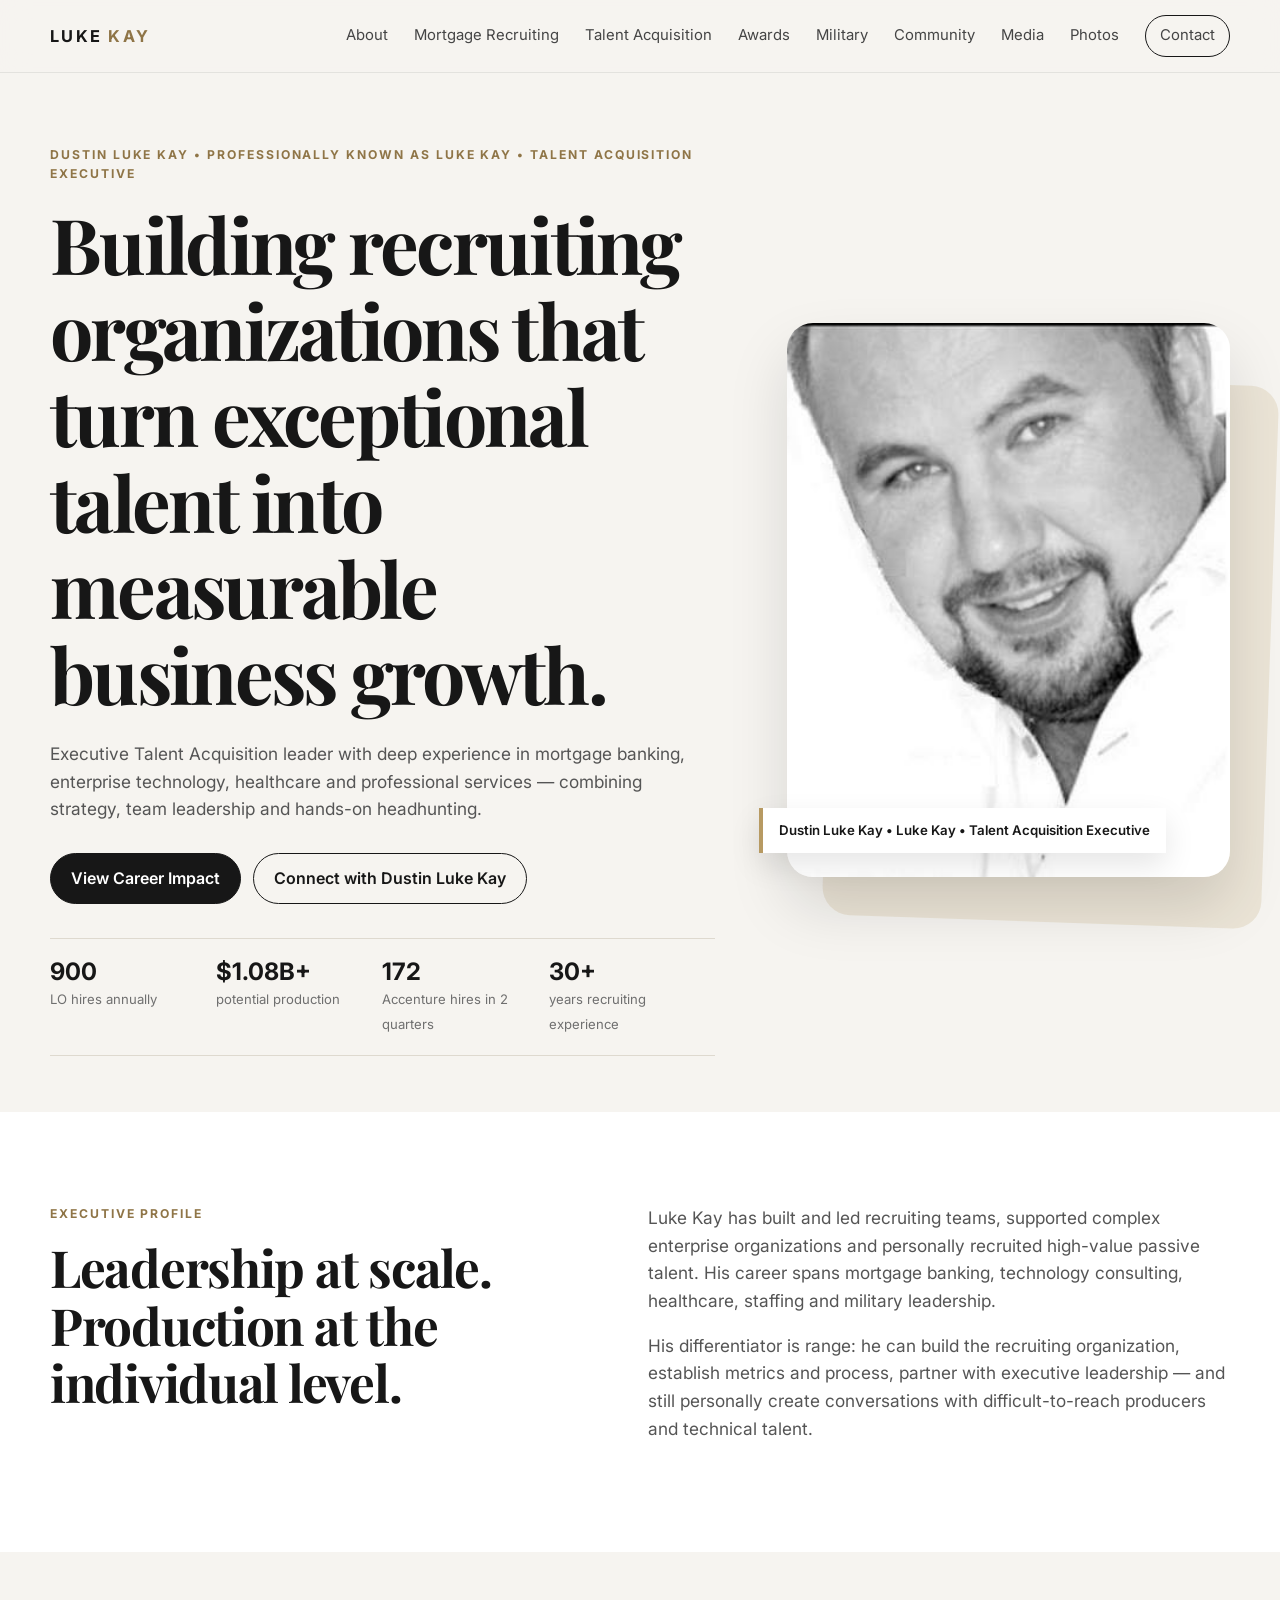
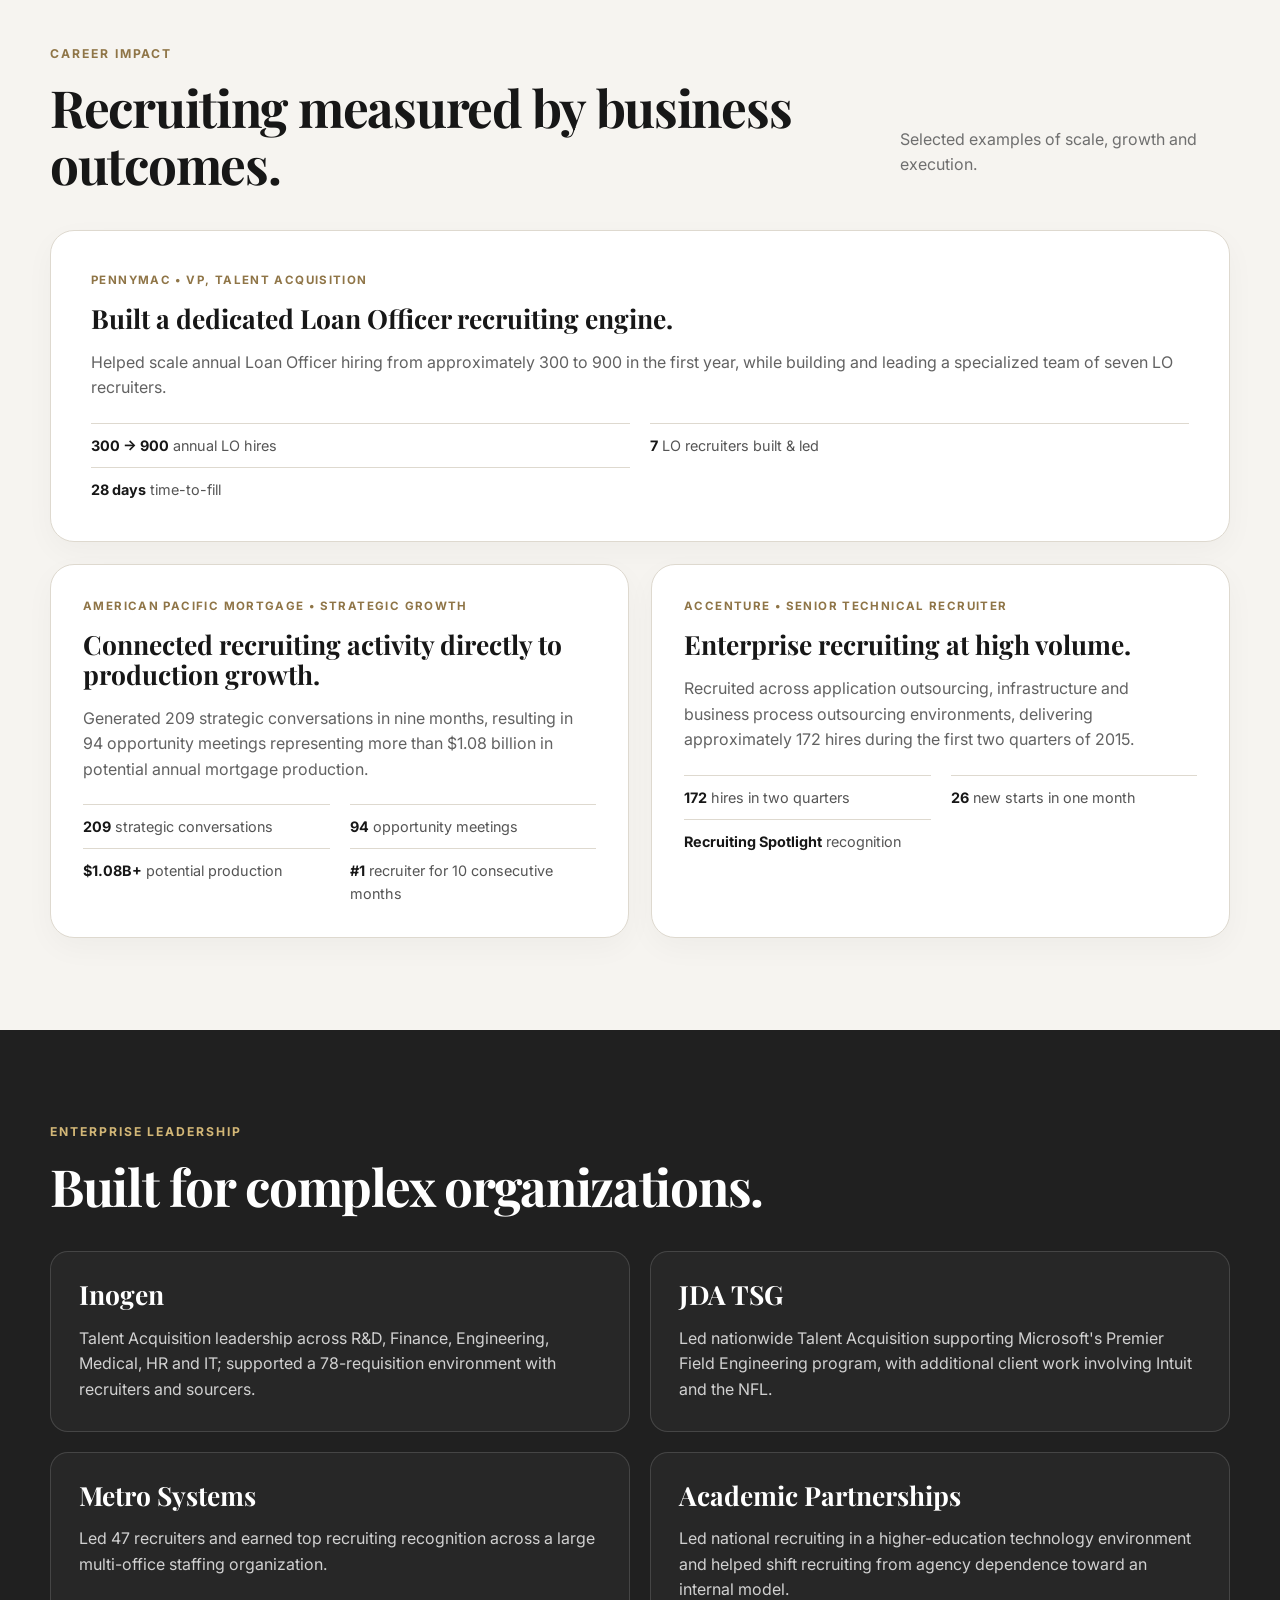
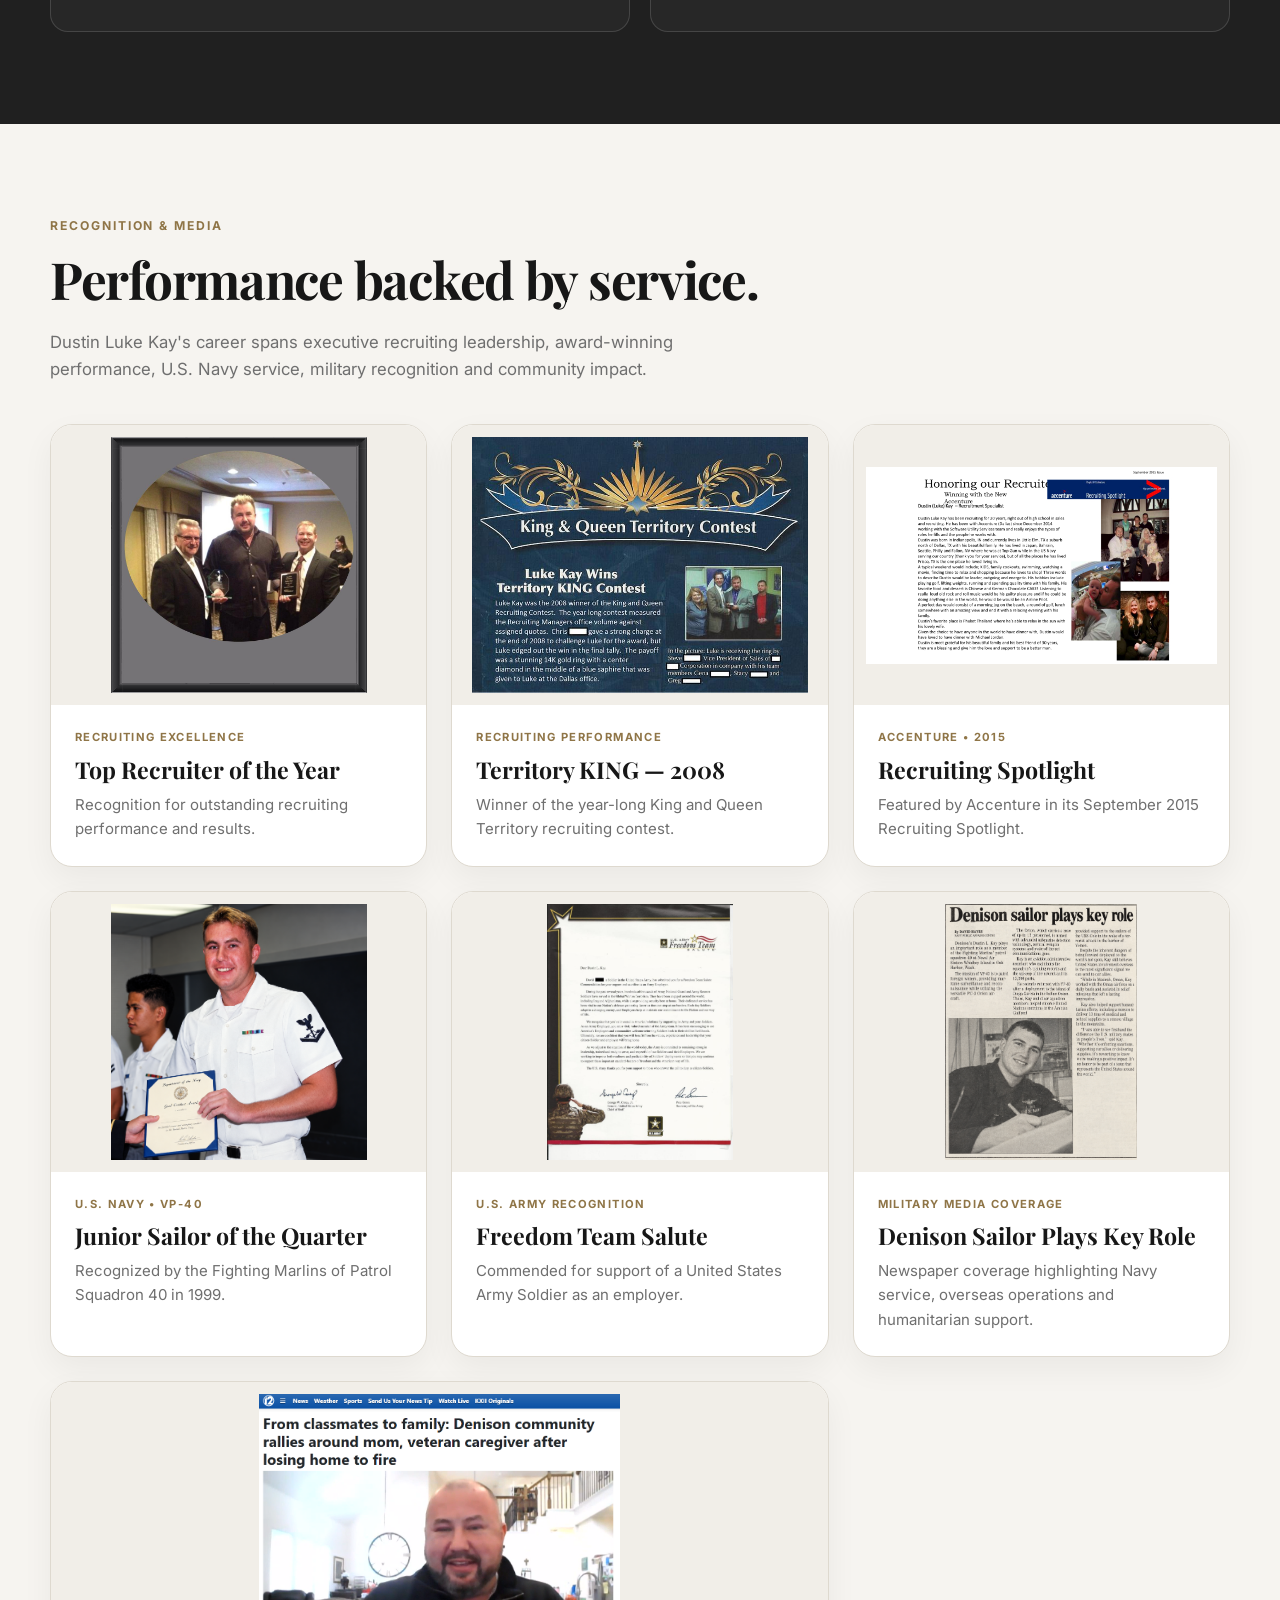
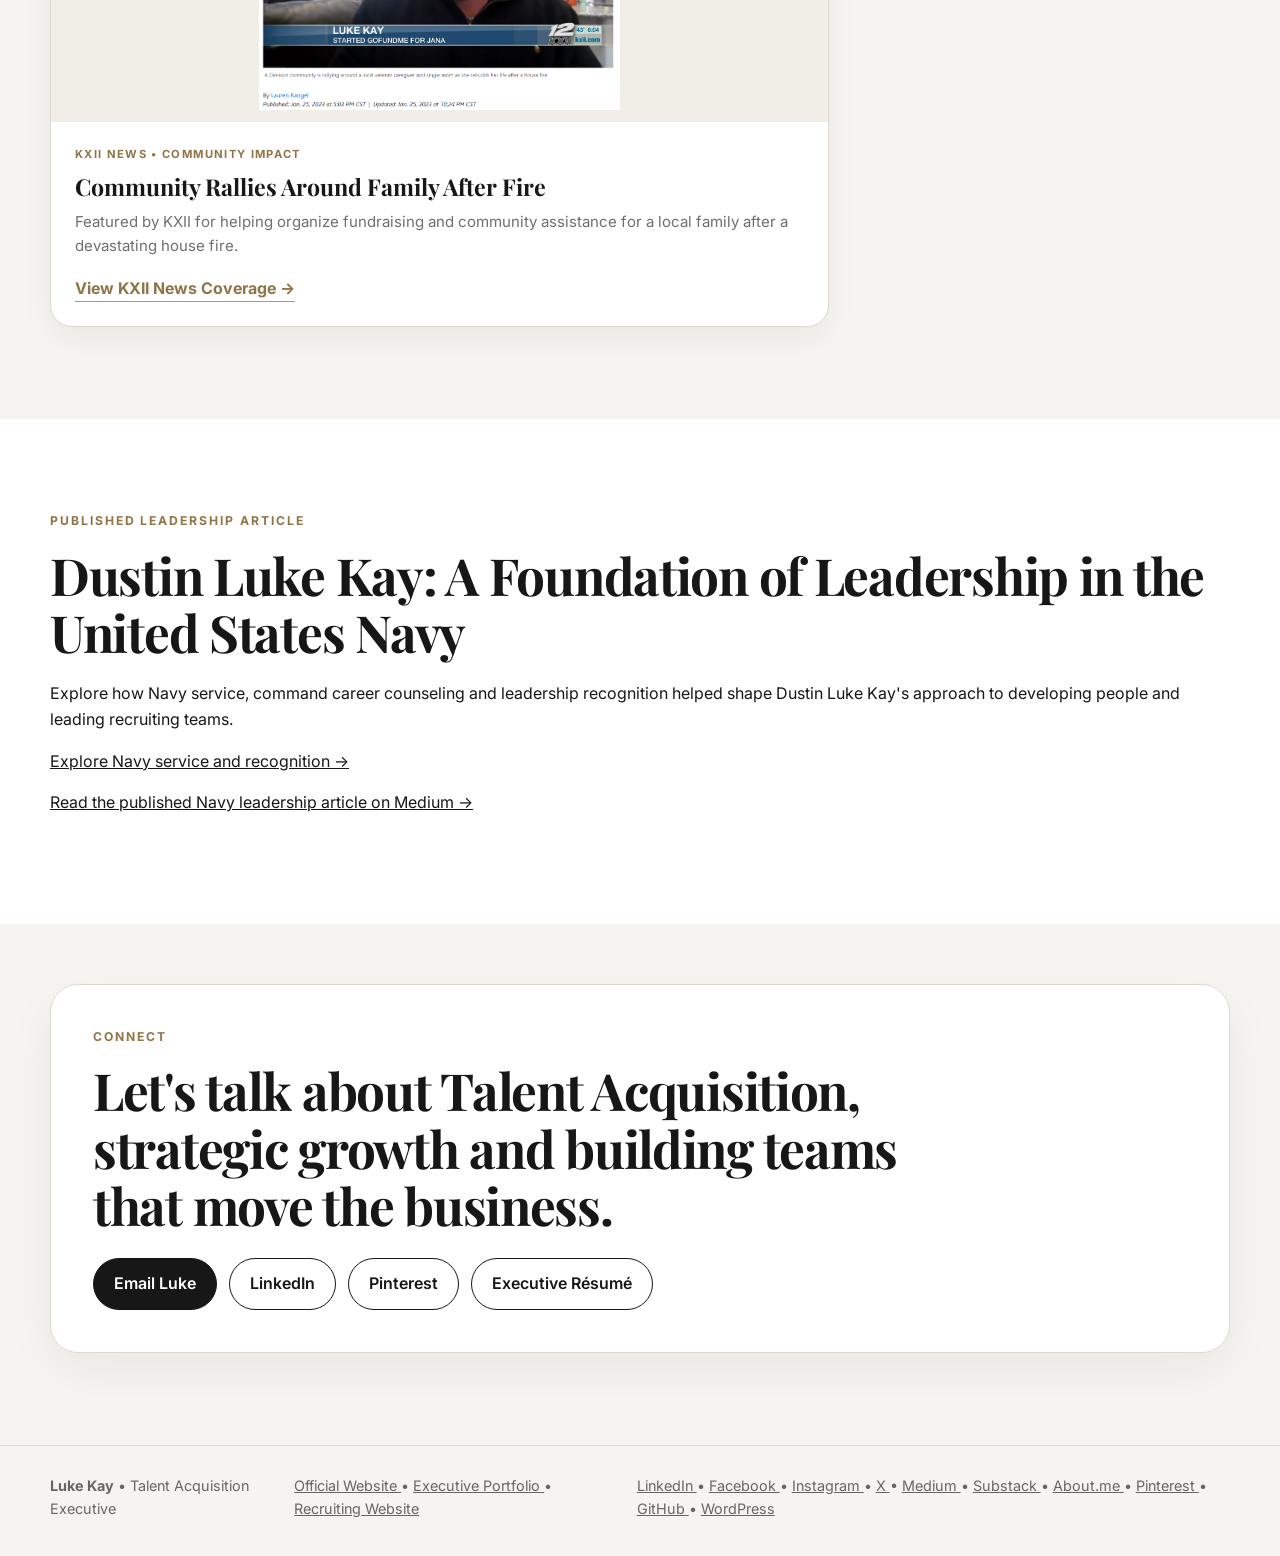
==== commit 0af5d3fb: "Clarify contact CTA and link Navy leadership publication from homepage" ====
--- a/index.html
+++ b/index.html
@@ -119,7 +119,7 @@
             </a>
 
             <a class="button button-secondary" href="#contact">
-              Connect with Luke
+              Connect with Dustin Luke Kay
             </a>
           </div>
 
@@ -532,6 +532,17 @@
       </div>
     </section>
 
+    <!-- PUBLISHED LEADERSHIP ARTICLE -->
+    <section class="section section-light" id="published-leadership">
+      <div class="container">
+        <p class="section-kicker">Published Leadership Article</p>
+        <h2>Dustin Luke Kay: A Foundation of Leadership in the United States Navy</h2>
+        <p>Explore how Navy service, command career counseling and leadership recognition helped shape Dustin Luke Kay's approach to developing people and leading recruiting teams.</p>
+        <p><a href="military-service.html">Explore Navy service and recognition →</a></p>
+        <p><a href="https://medium.com/@dustinlukekayexecutive/dustin-luke-kay-a-foundation-of-leadership-in-the-united-states-navy-f770c6272e0e" target="_blank" rel="noopener noreferrer">Read the published Navy leadership article on Medium →</a></p>
+      </div>
+    </section>
+
     <!-- CONTACT -->
 
     <section class="section contact-section" id="contact">
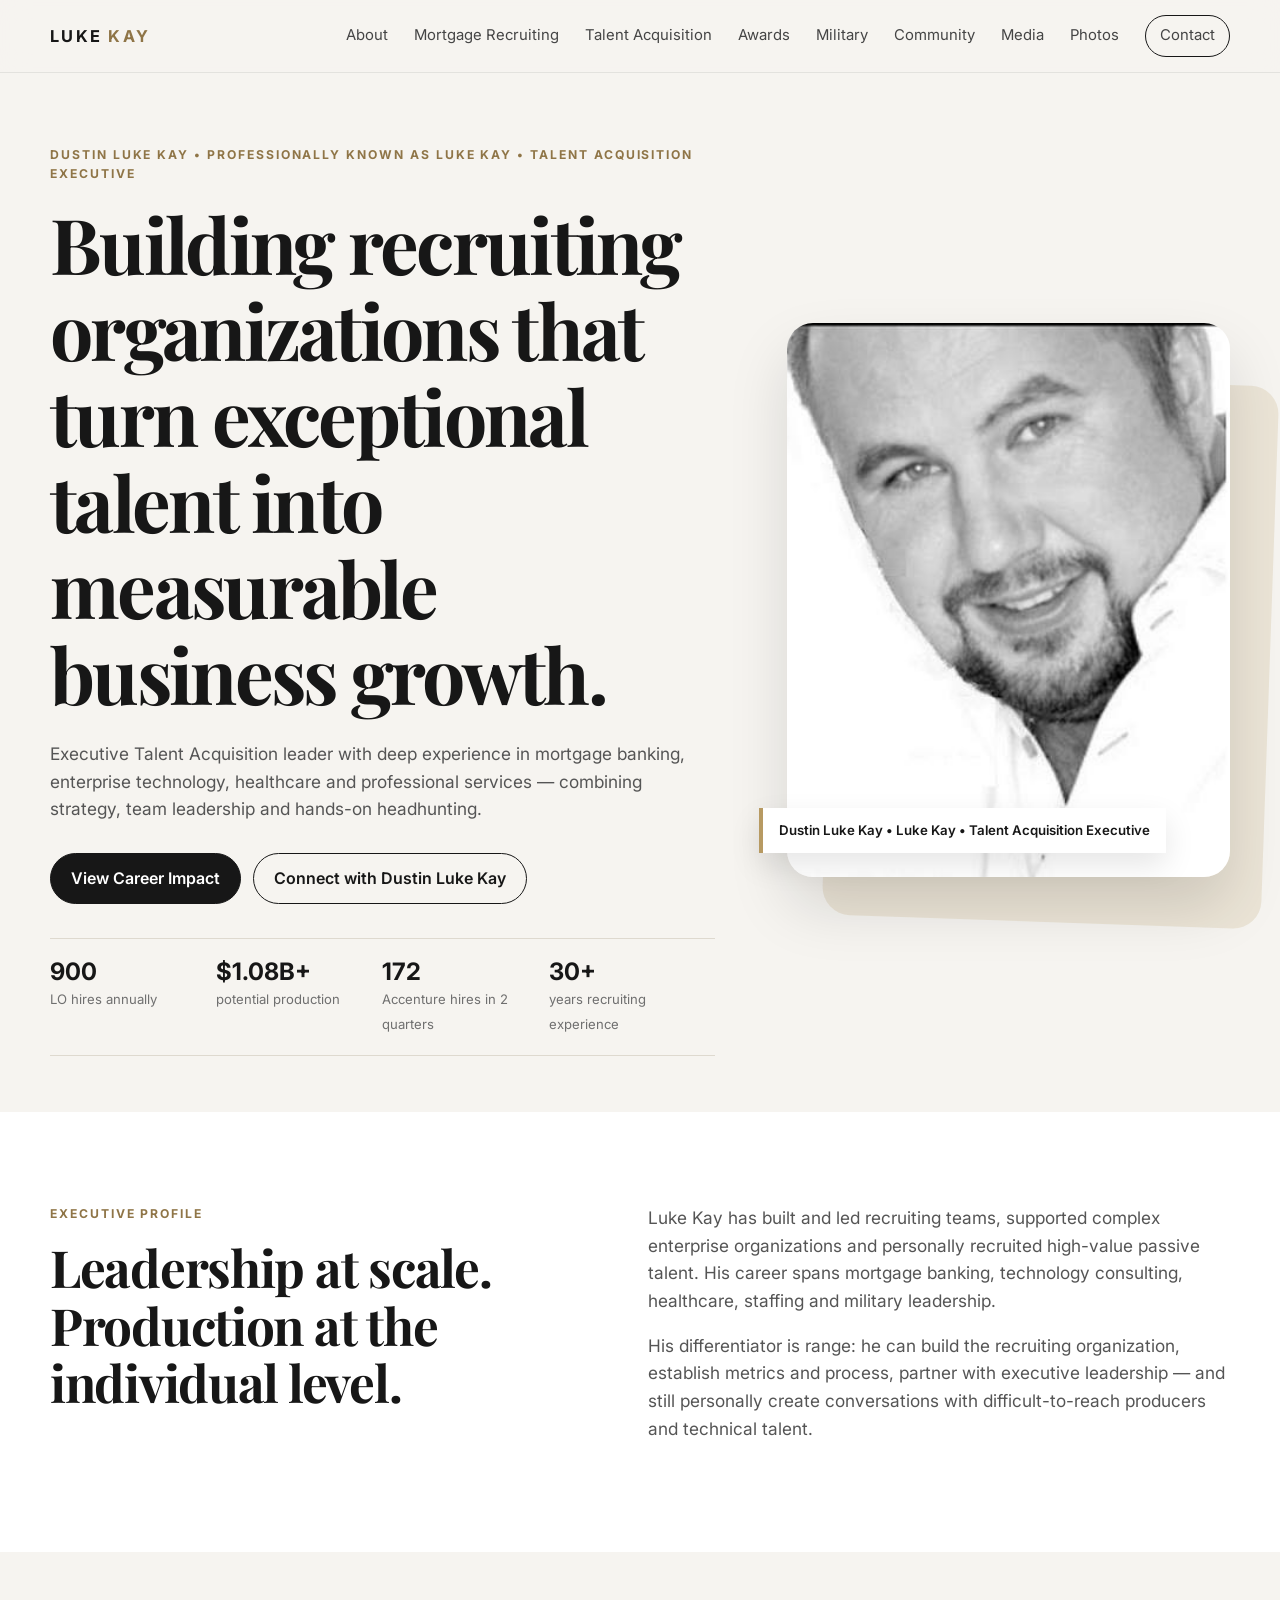
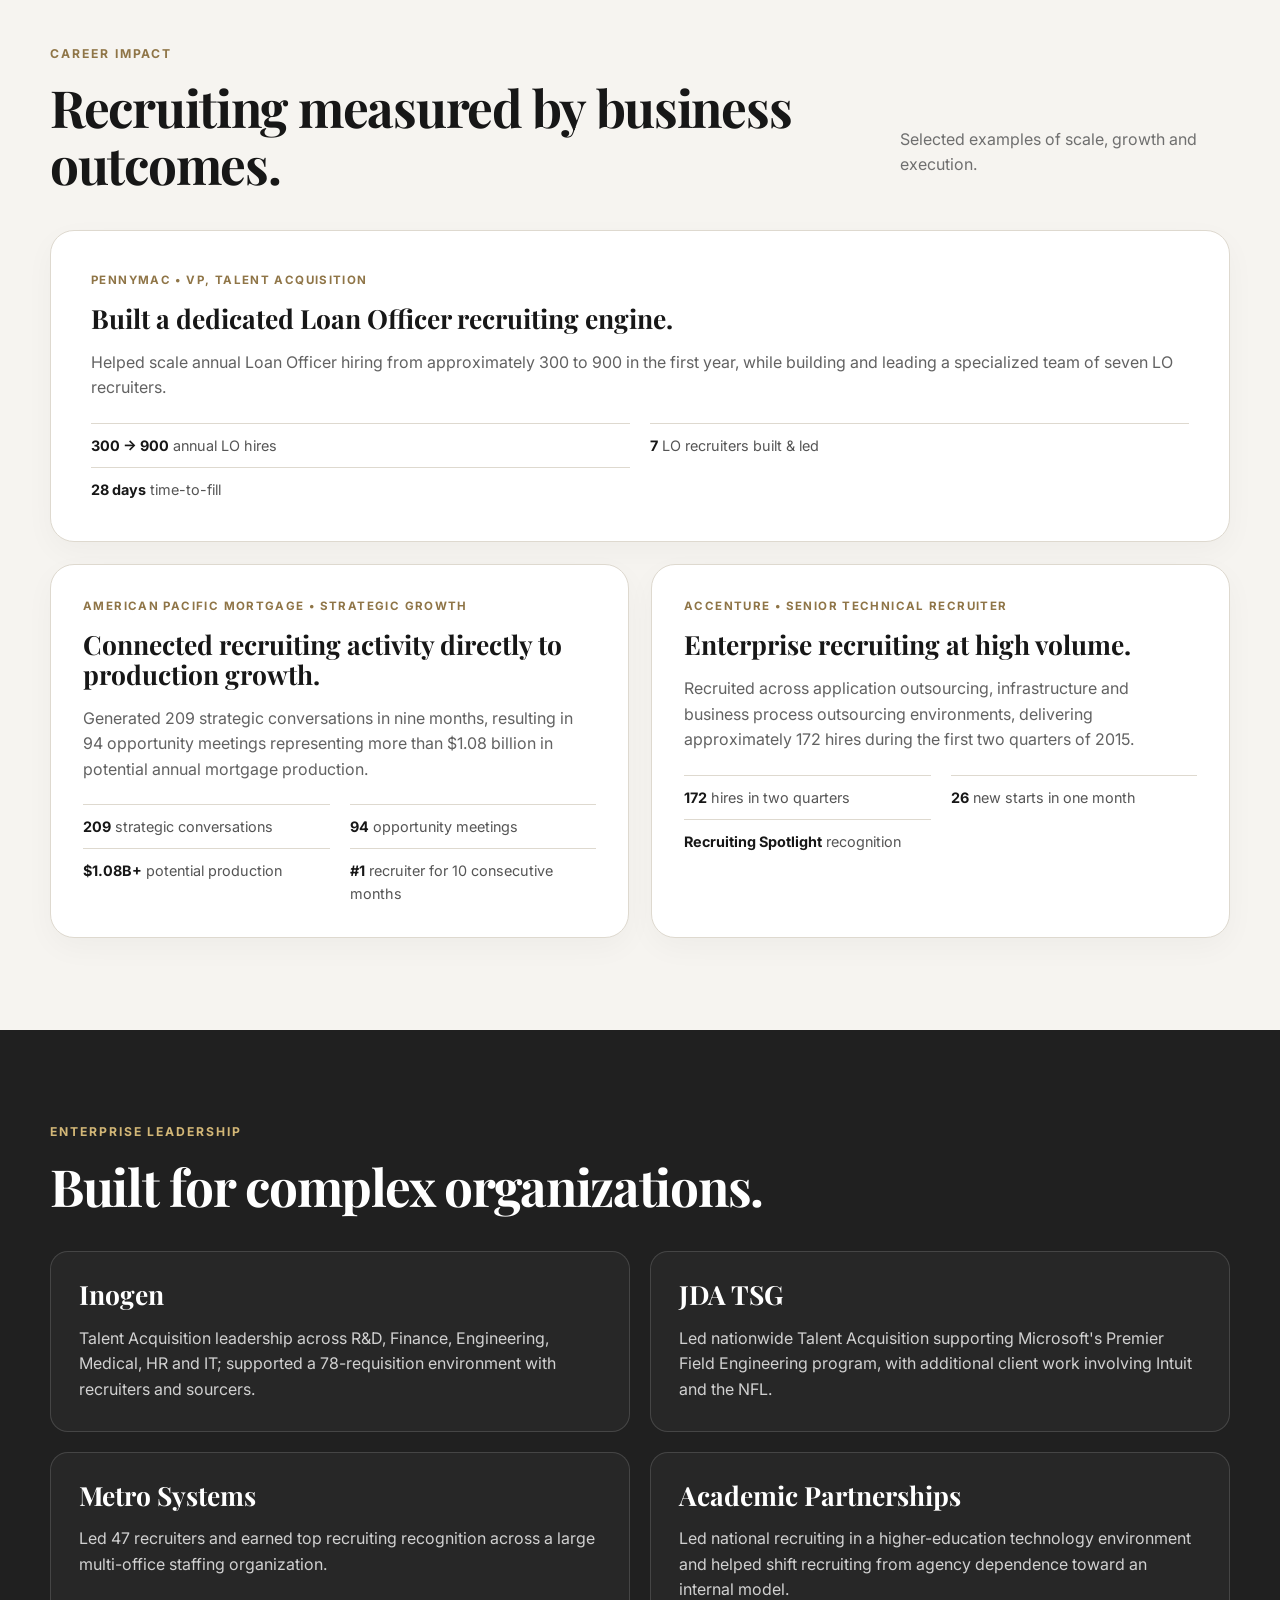
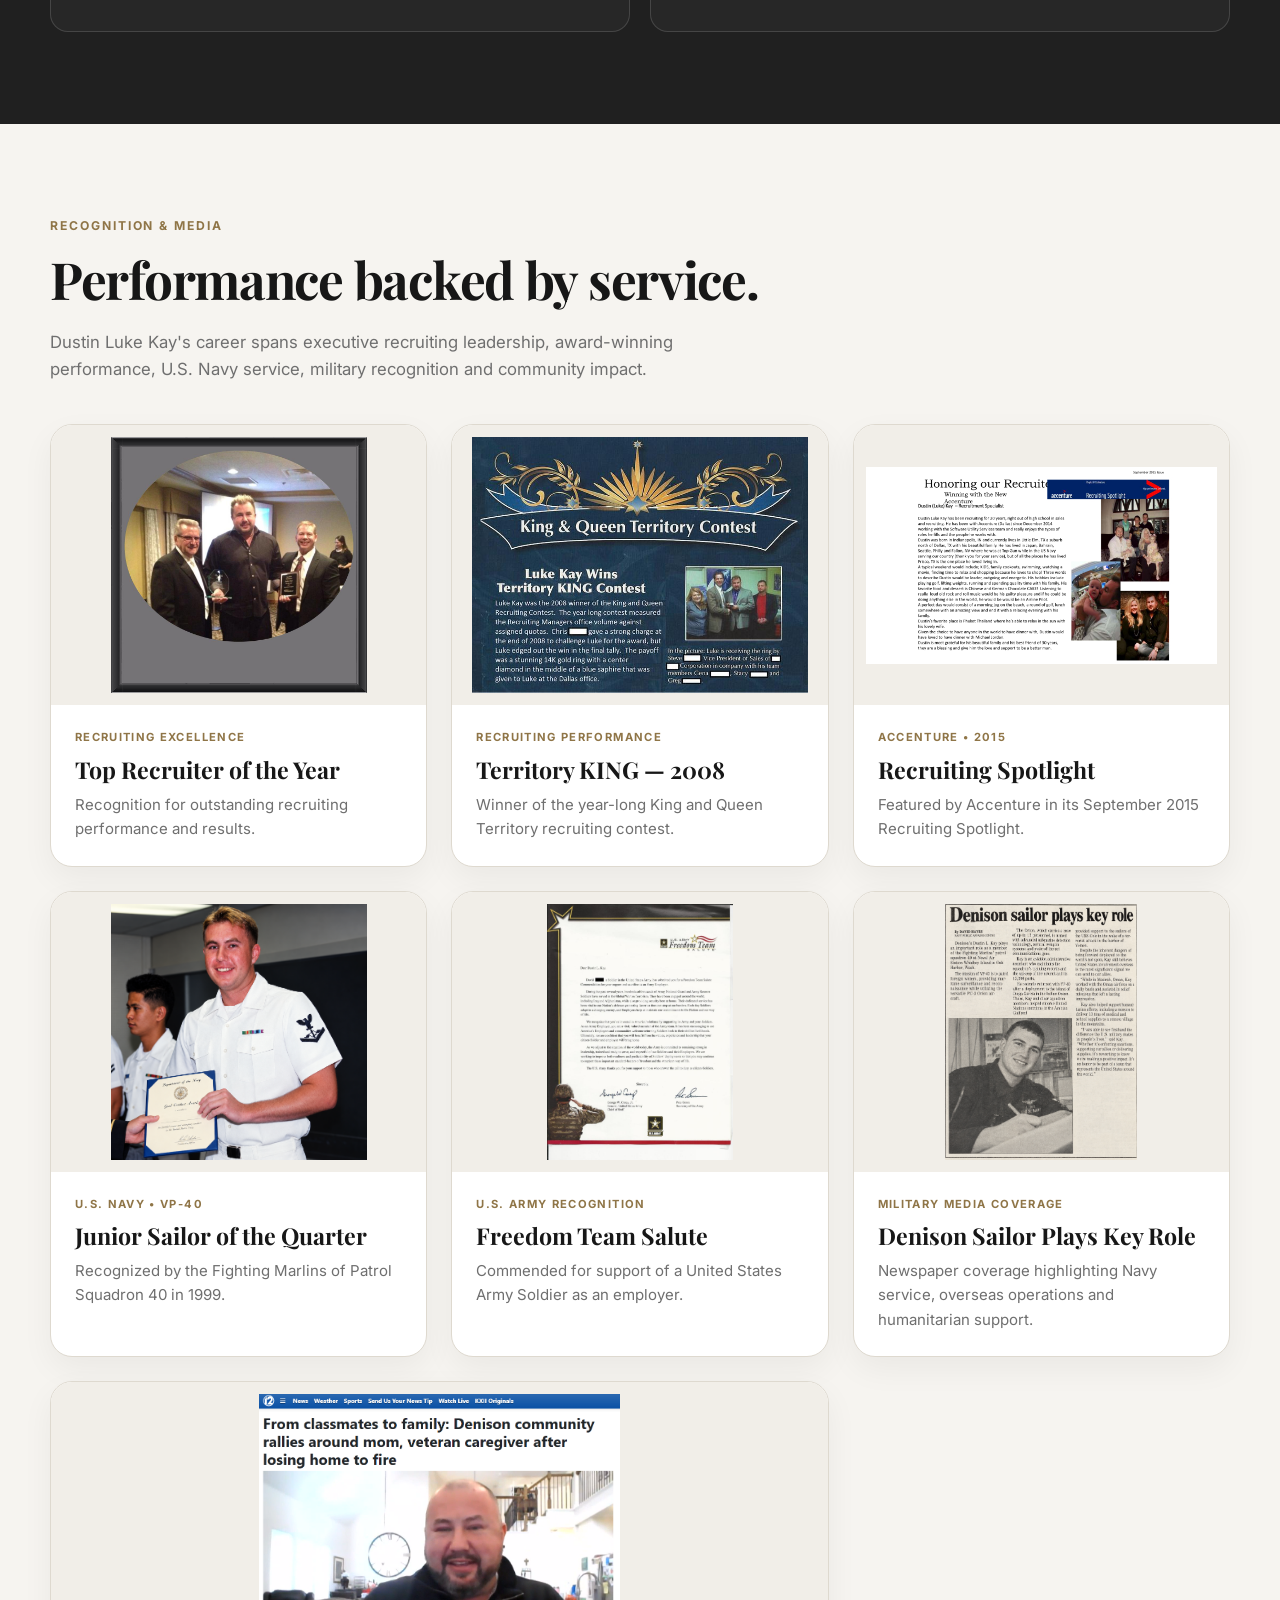
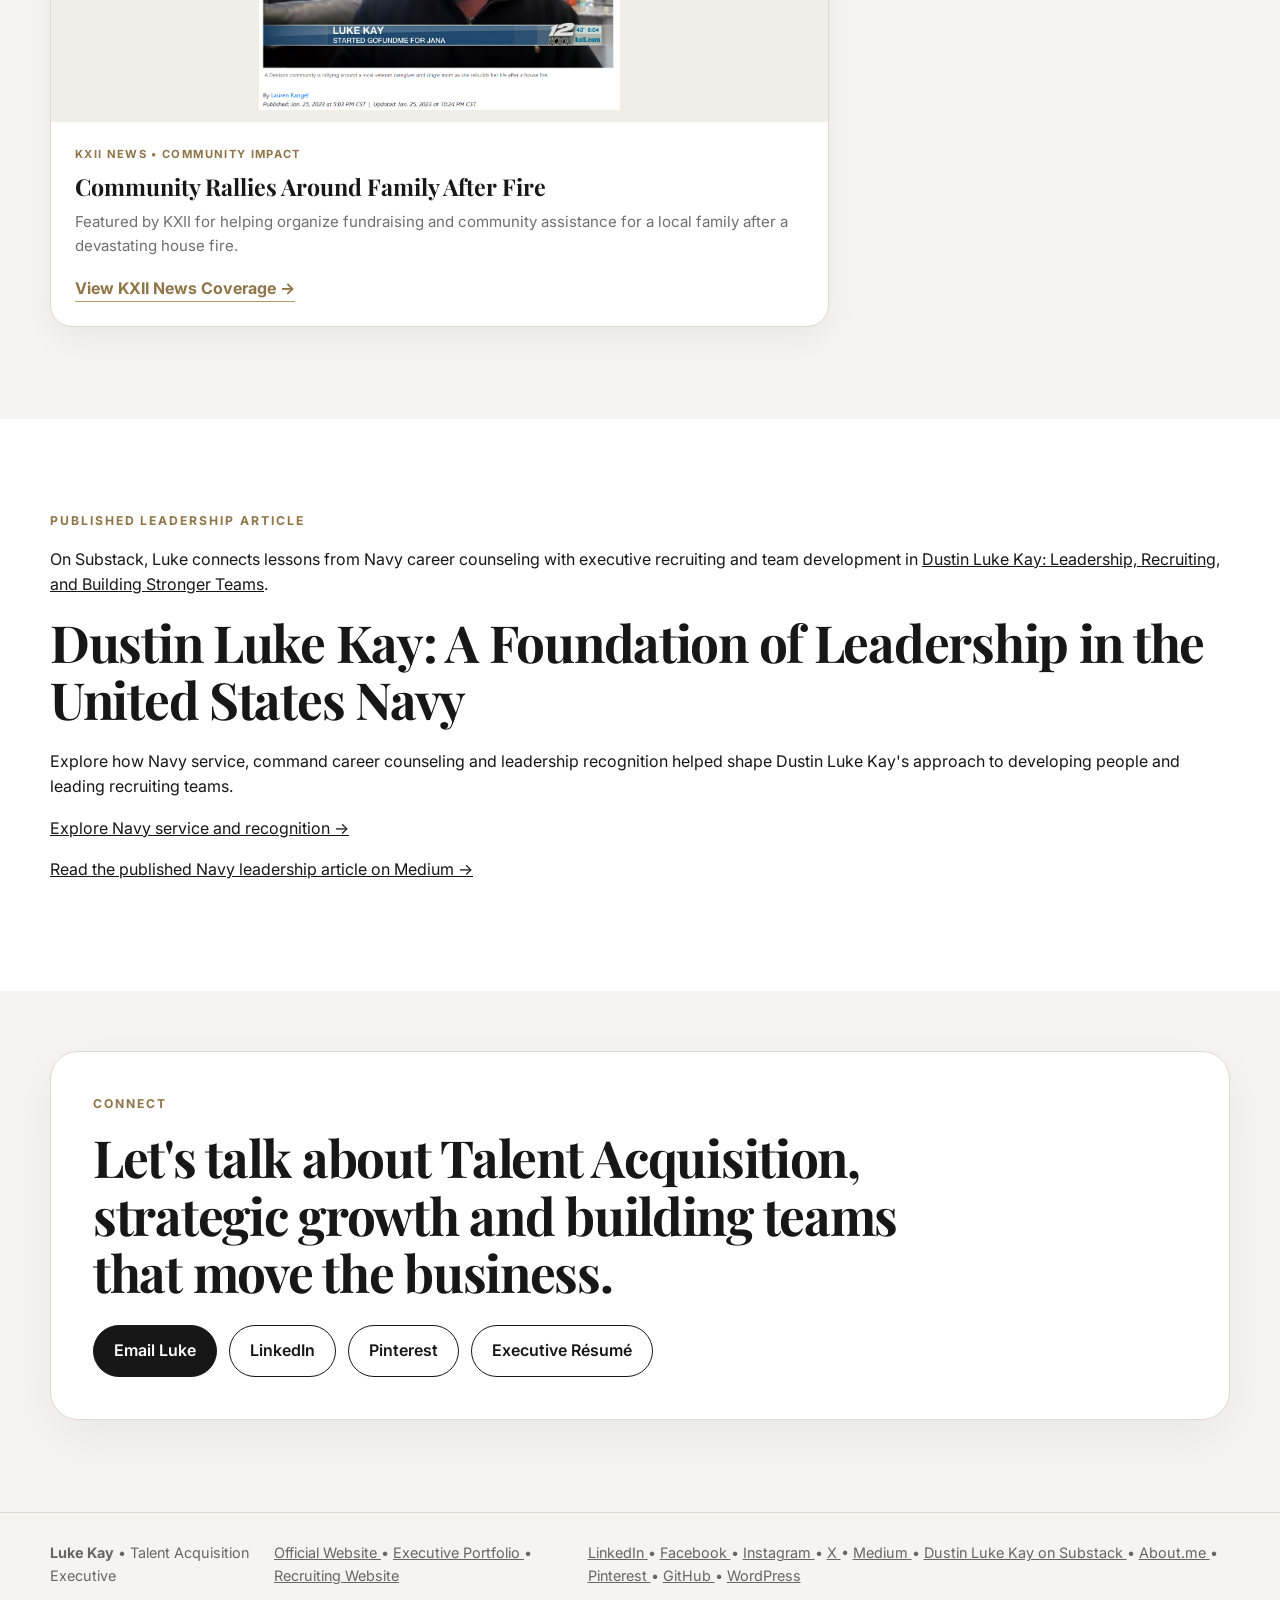
==== commit f5fa1777: "Feature Dustin Luke Kay’s Substack publication and writing" ====
--- a/index.html
+++ b/index.html
@@ -46,7 +46,7 @@
       "https://www.instagram.com/dustinlukekay/",
       "https://x.com/dustinlukekay",
       "https://medium.com/@dustinlukekayexecutive",
-      "https://lukekayexecutive.substack.com/",
+      "https://dustinlukekay.substack.com/",
       "https://about.me/dustinlukekay",
       "https://www.pinterest.com/dustinlukekay/",
       "https://github.com/dustinlukekay20026",
@@ -536,6 +536,7 @@
     <section class="section section-light" id="published-leadership">
       <div class="container">
         <p class="section-kicker">Published Leadership Article</p>
+        <p>On Substack, Luke connects lessons from Navy career counseling with executive recruiting and team development in <a href="https://dustinlukekay.substack.com/p/dustin-luke-kay-leadership-recruiting">Dustin Luke Kay: Leadership, Recruiting, and Building Stronger Teams</a>.</p>
         <h2>Dustin Luke Kay: A Foundation of Leadership in the United States Navy</h2>
         <p>Explore how Navy service, command career counseling and leadership recognition helped shape Dustin Luke Kay's approach to developing people and leading recruiting teams.</p>
         <p><a href="military-service.html">Explore Navy service and recognition →</a></p>
@@ -650,8 +651,8 @@
           Medium
         </a> •
 
-        <a href="https://lukekayexecutive.substack.com/" rel="me">
-          Substack
+        <a href="https://dustinlukekay.substack.com/" rel="me">
+          Dustin Luke Kay on Substack
         </a> •
 
         <a href="https://about.me/dustinlukekay" rel="me">
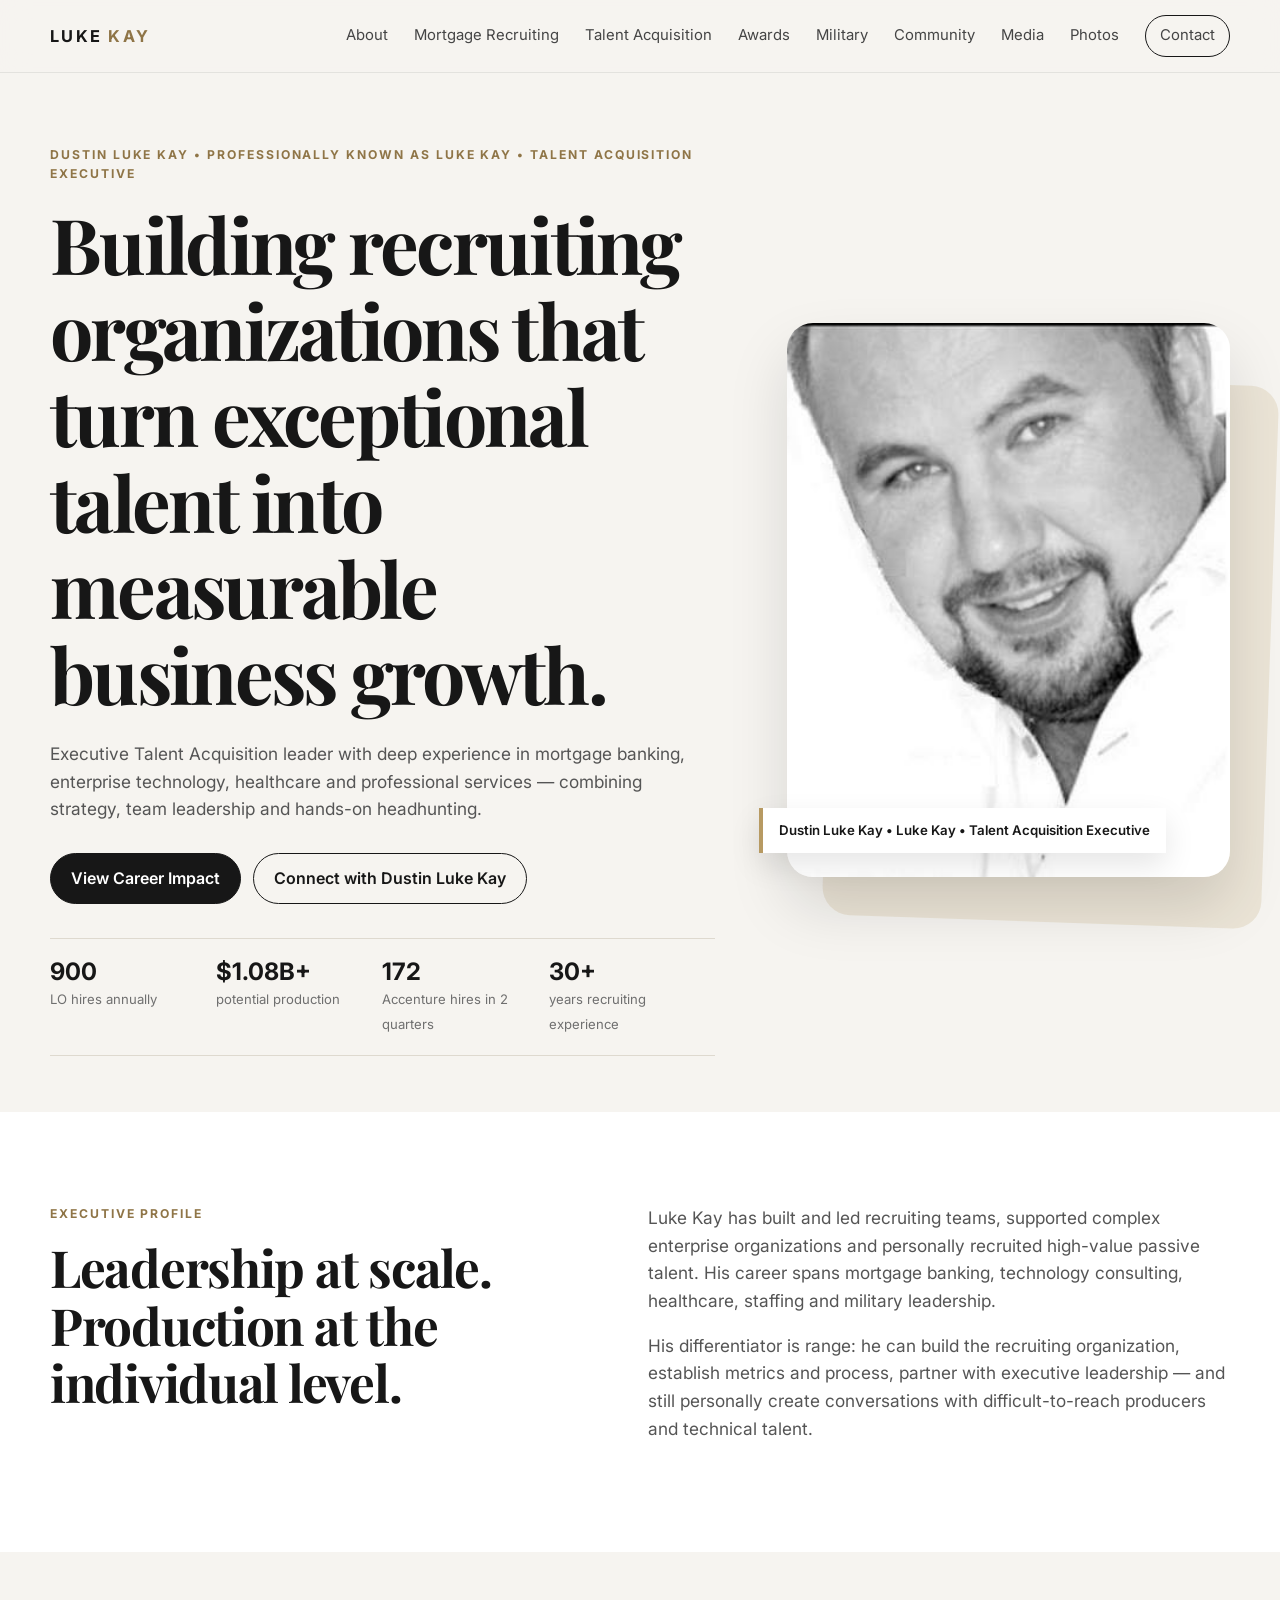
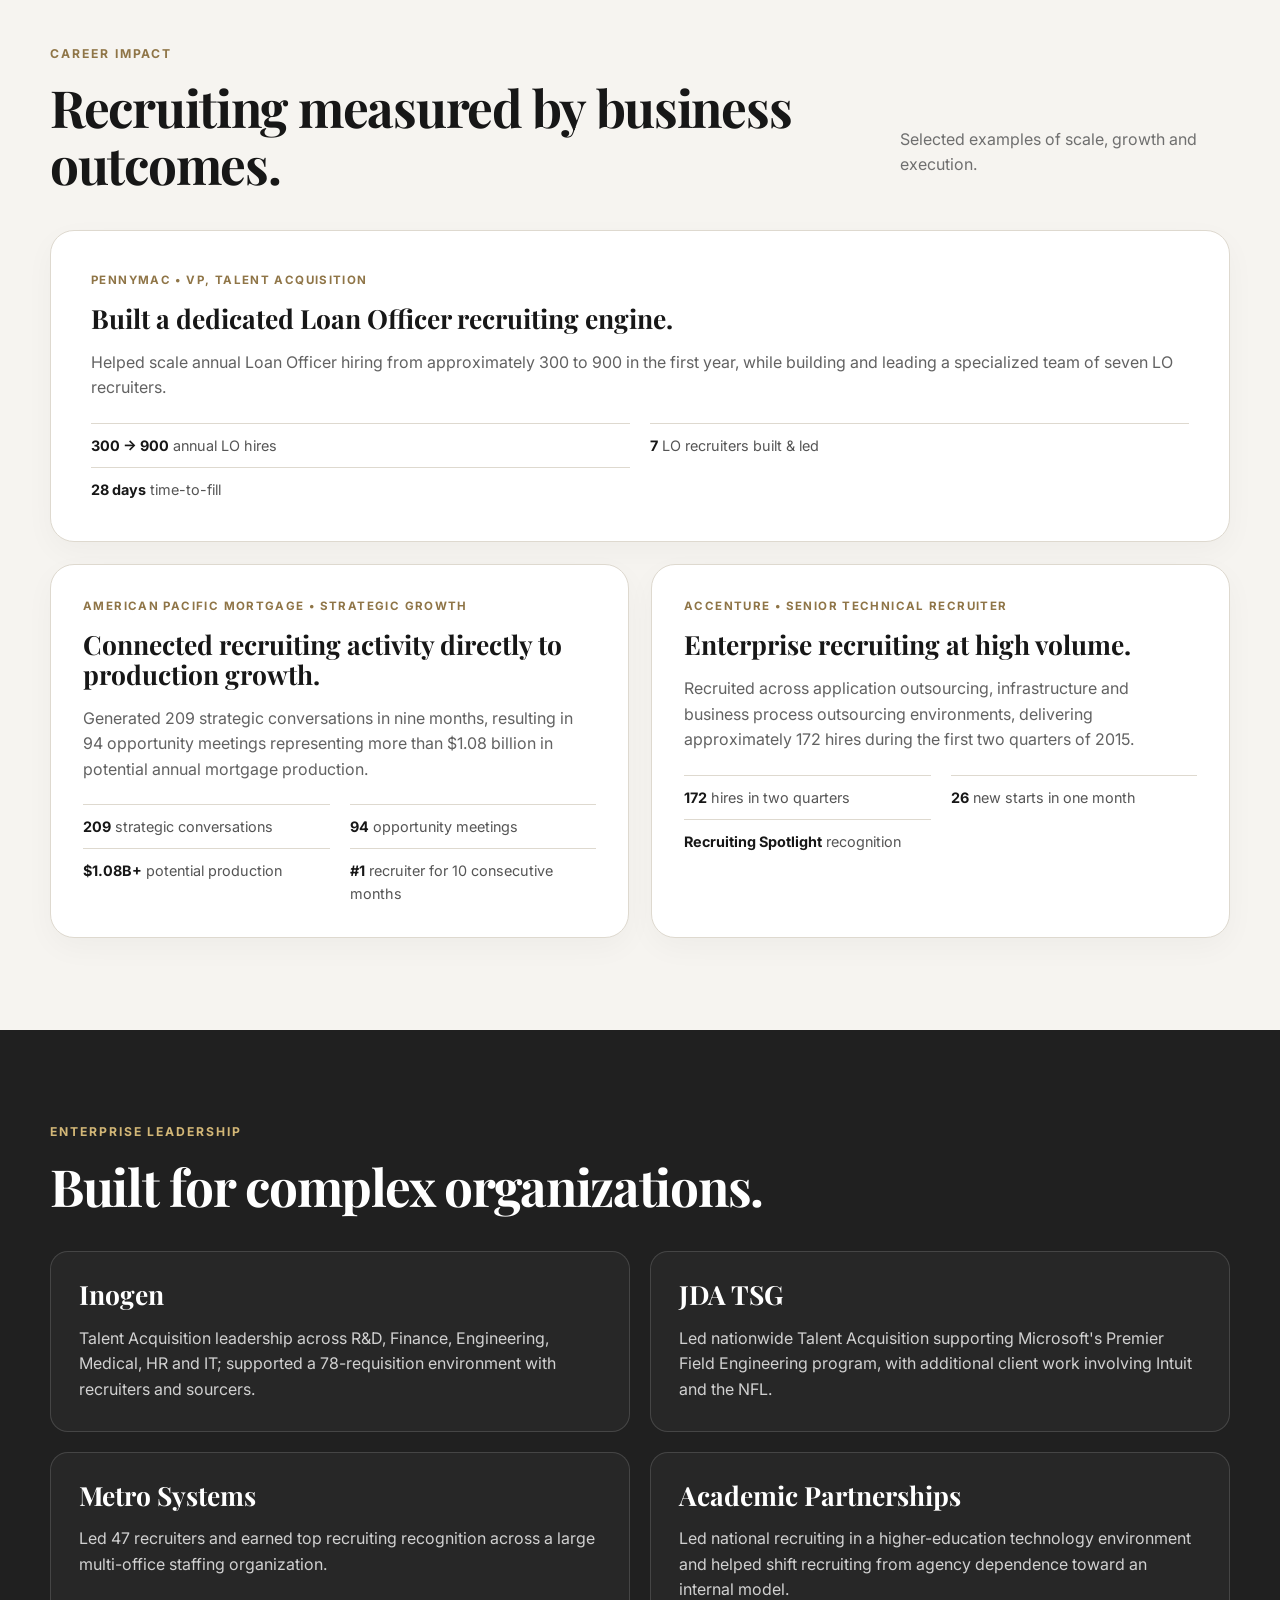
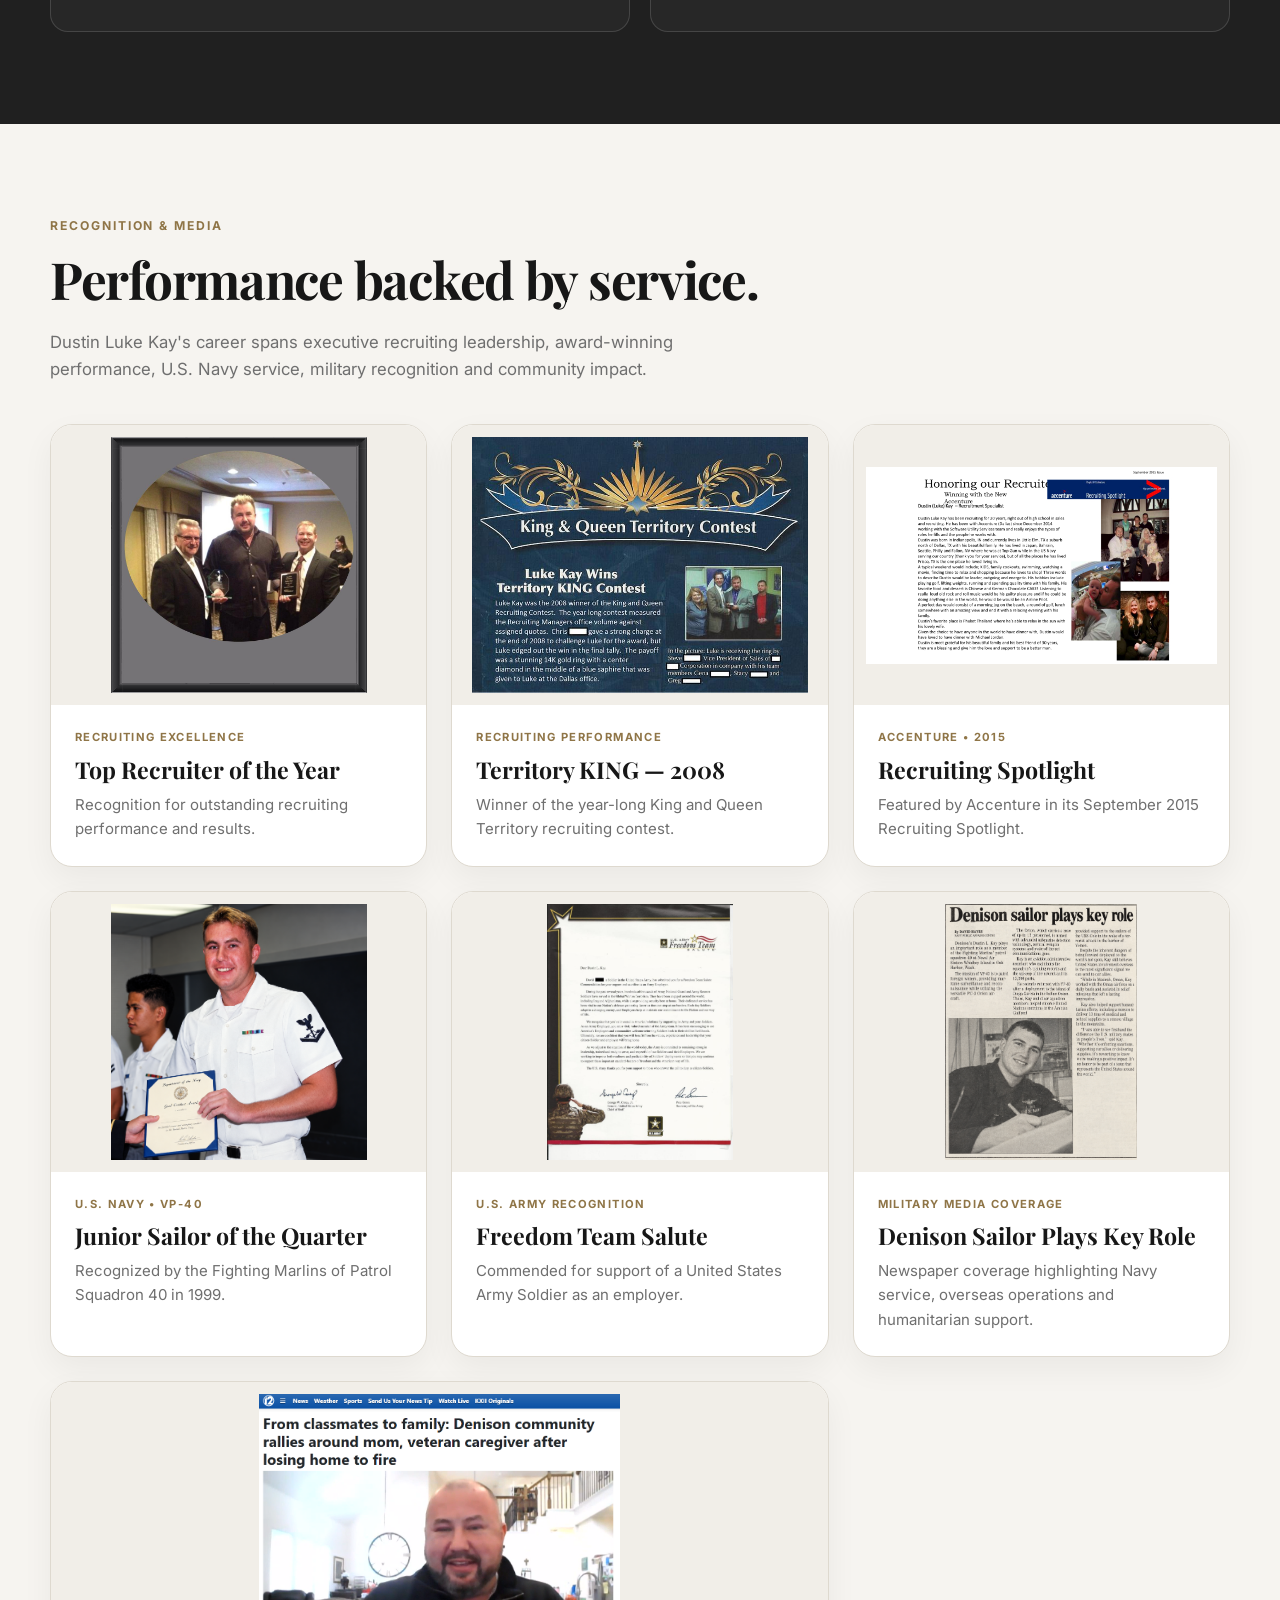
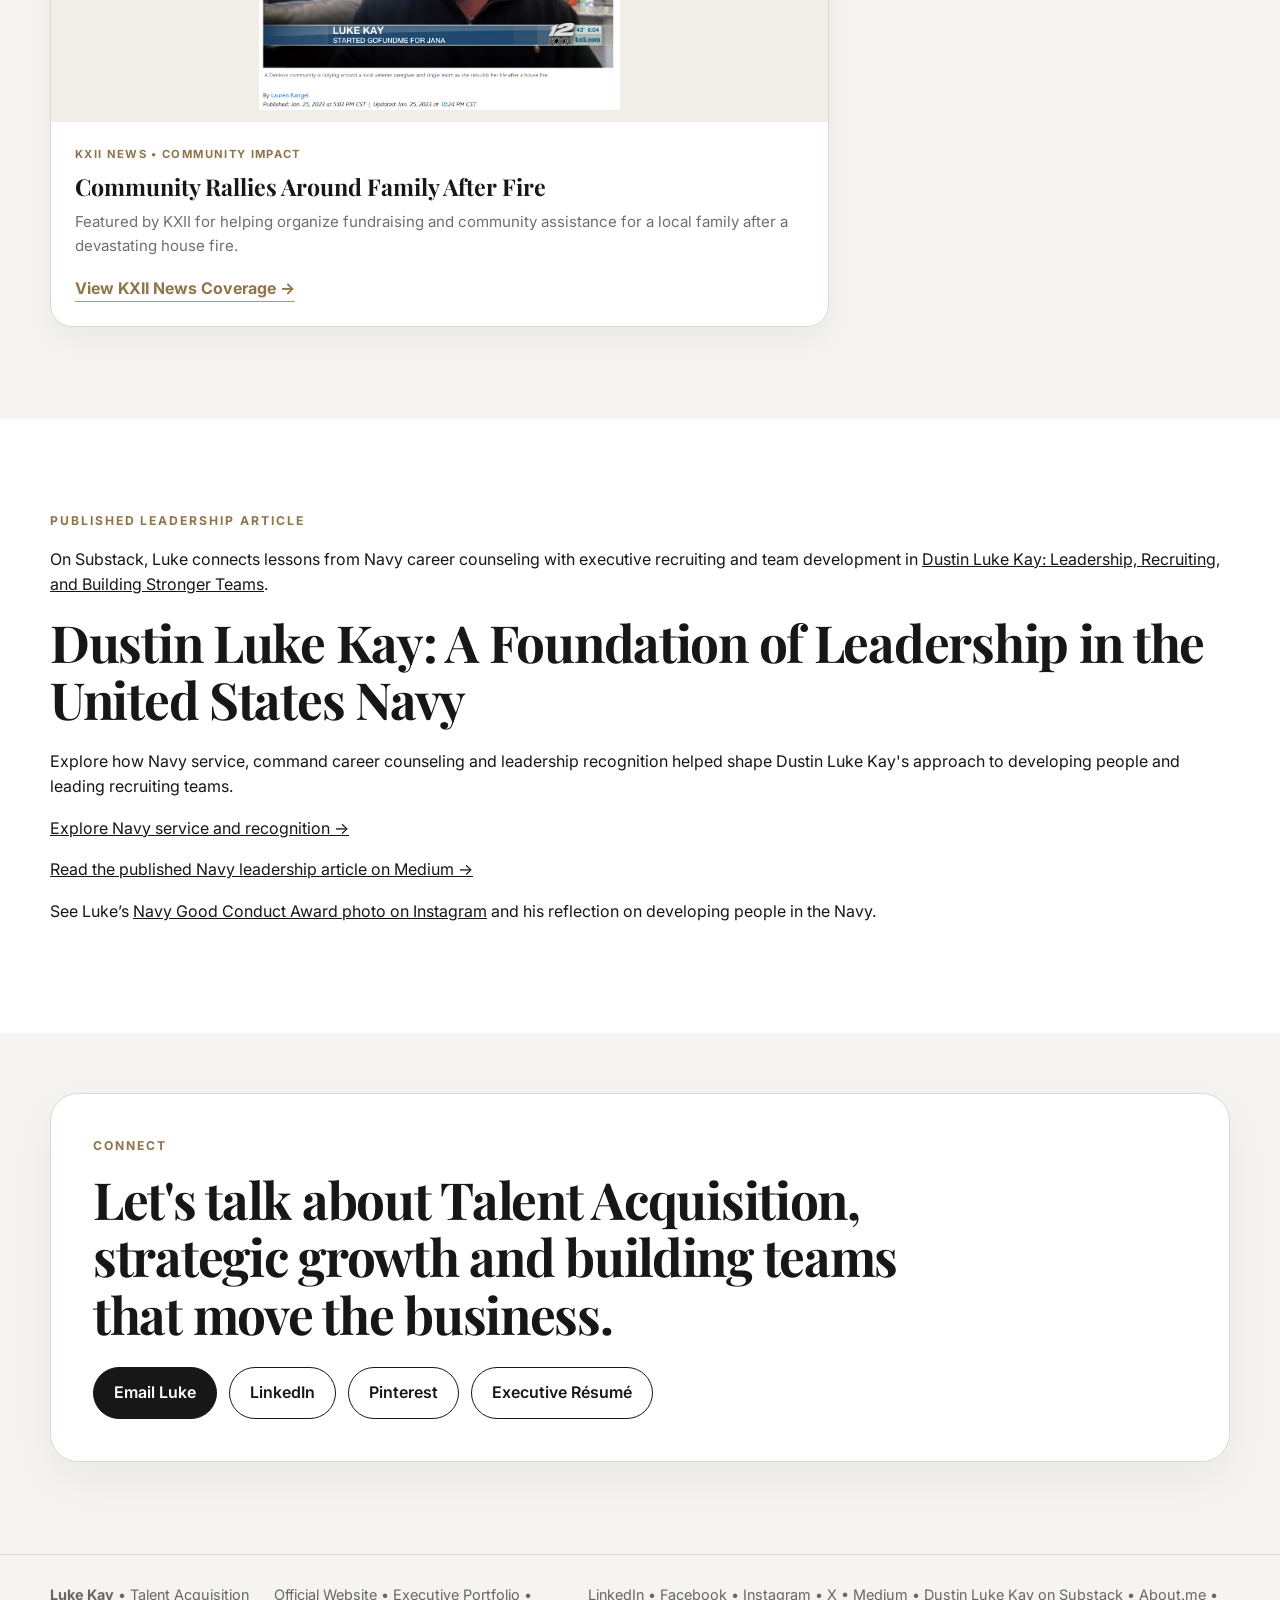
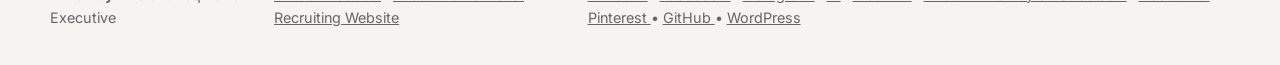
==== commit f7a3a1b1: "Add one Instagram photo link to the existing Navy section" ====
--- a/index.html
+++ b/index.html
@@ -541,6 +541,7 @@
         <p>Explore how Navy service, command career counseling and leadership recognition helped shape Dustin Luke Kay's approach to developing people and leading recruiting teams.</p>
         <p><a href="military-service.html">Explore Navy service and recognition →</a></p>
         <p><a href="https://medium.com/@dustinlukekayexecutive/dustin-luke-kay-a-foundation-of-leadership-in-the-united-states-navy-f770c6272e0e" target="_blank" rel="noopener noreferrer">Read the published Navy leadership article on Medium →</a></p>
+    <p>See Luke’s <a href="https://www.instagram.com/p/DflQcKMCumL/">Navy Good Conduct Award photo on Instagram</a> and his reflection on developing people in the Navy.</p>
       </div>
     </section>
 
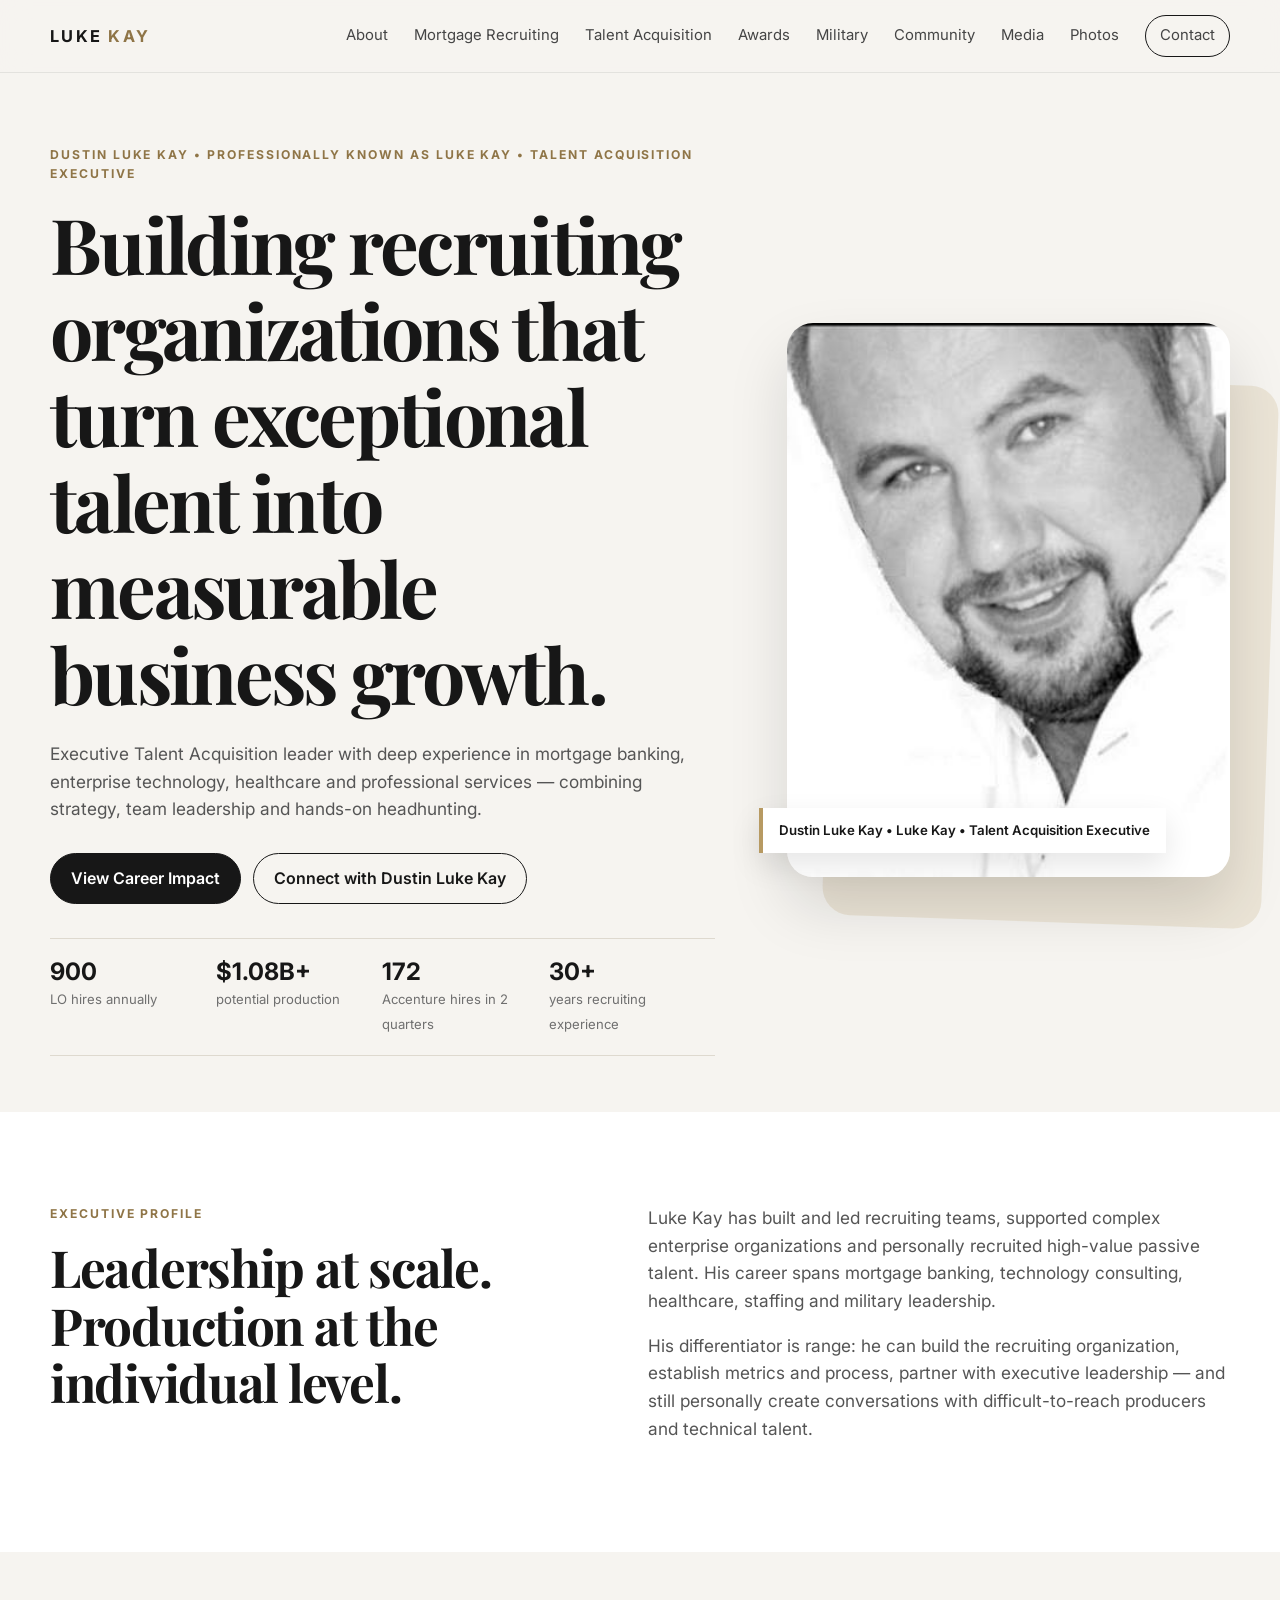
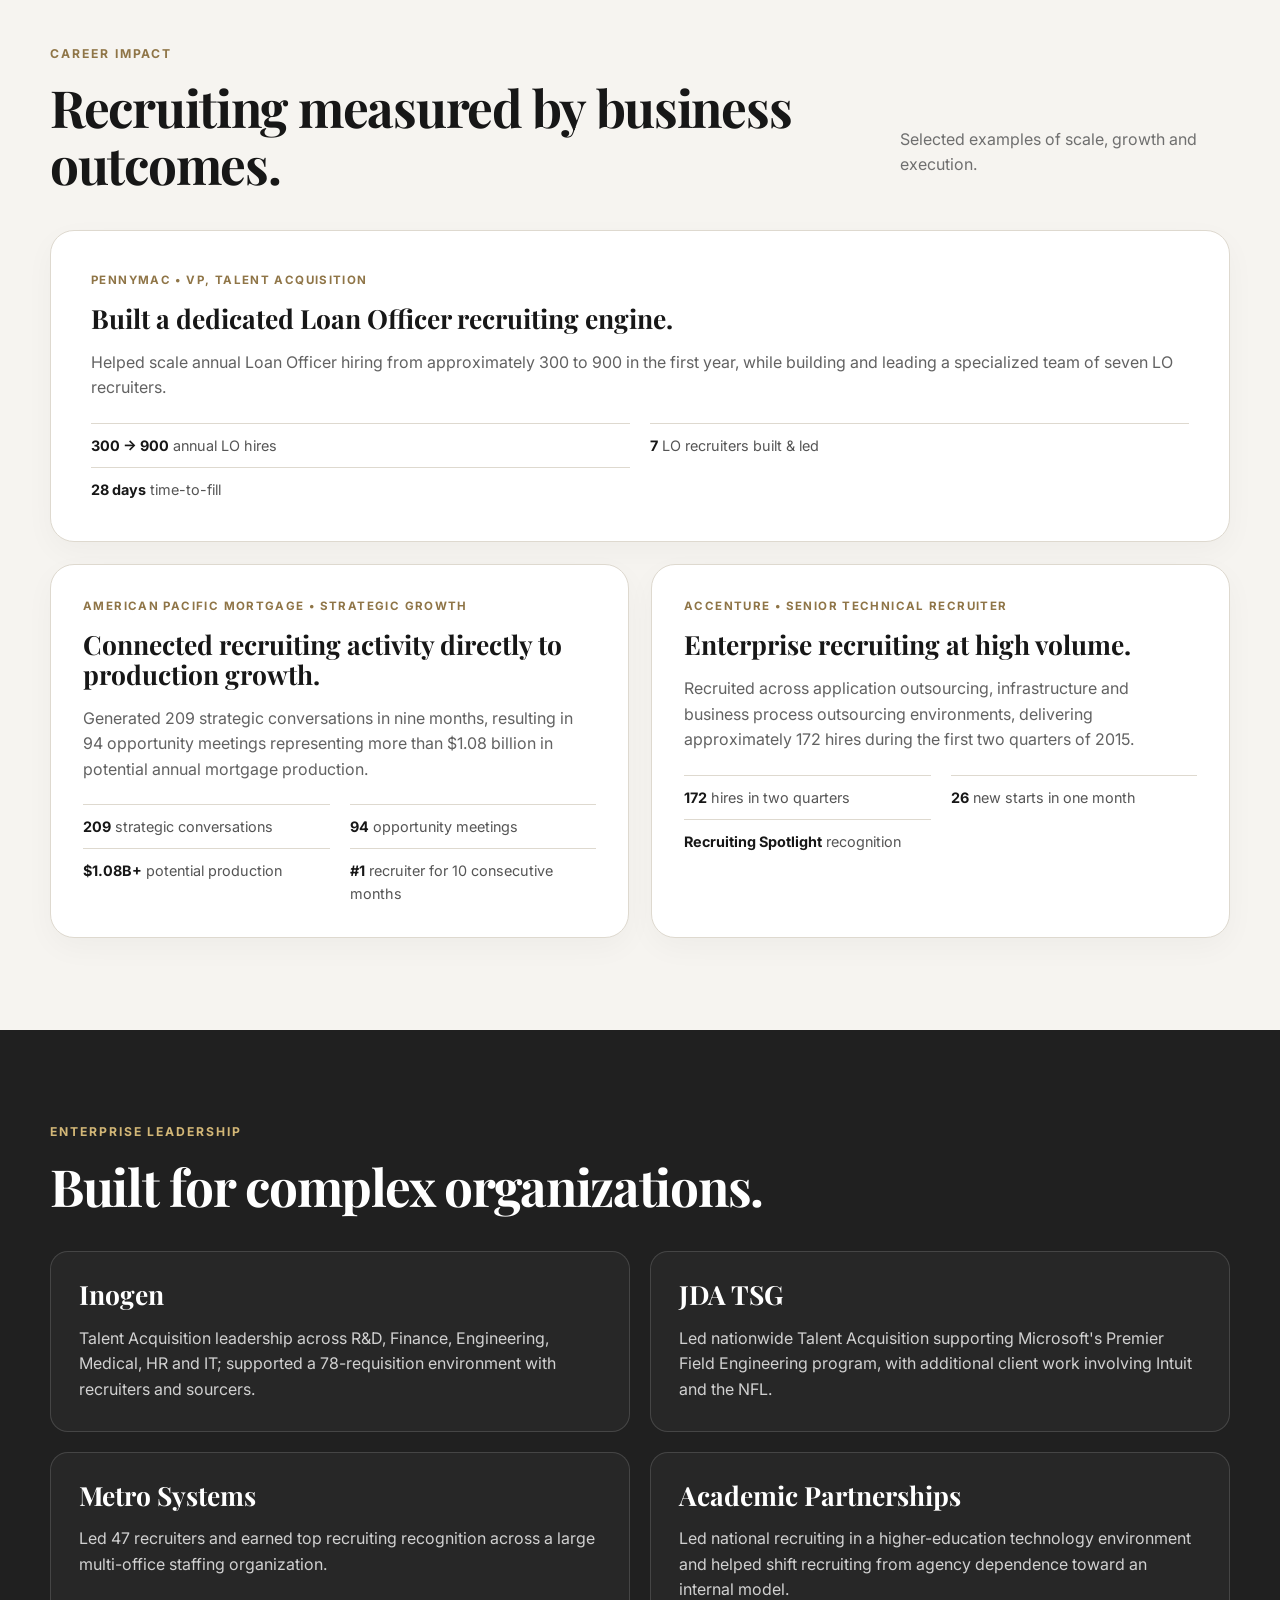
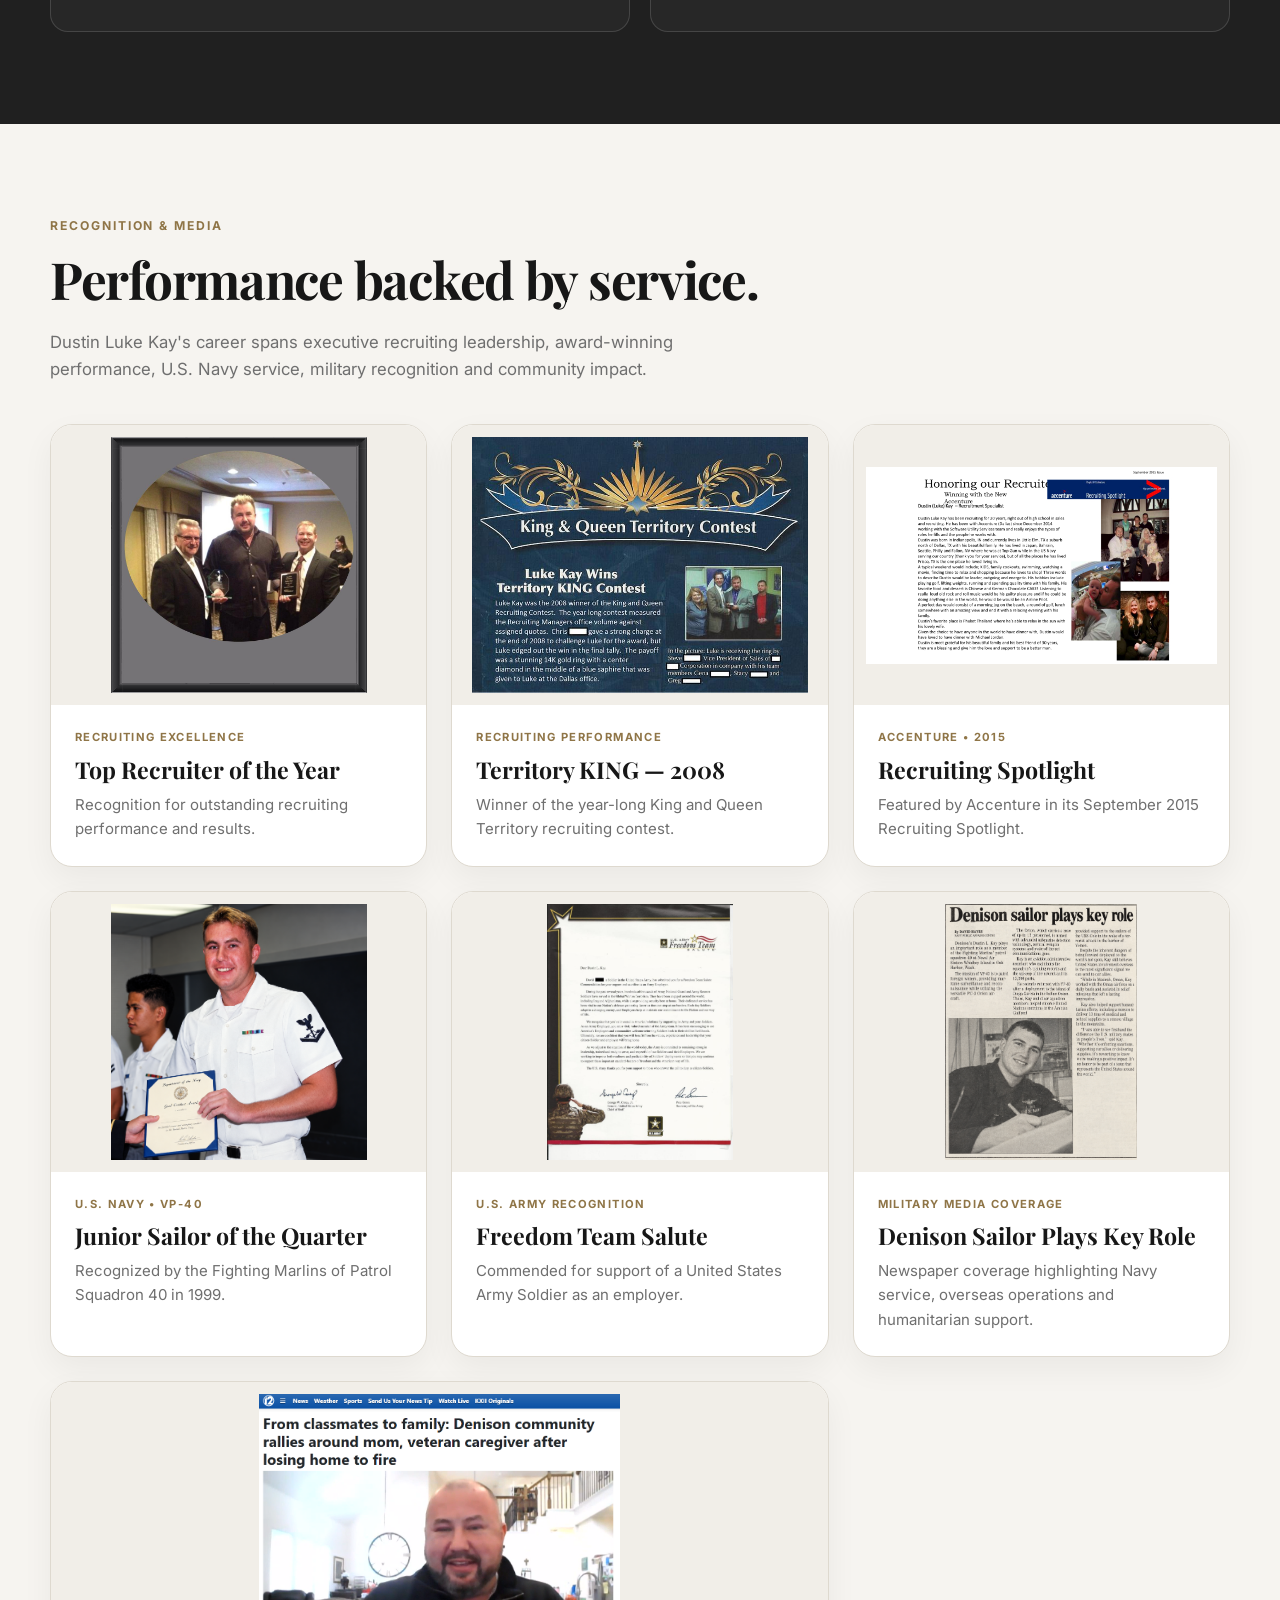
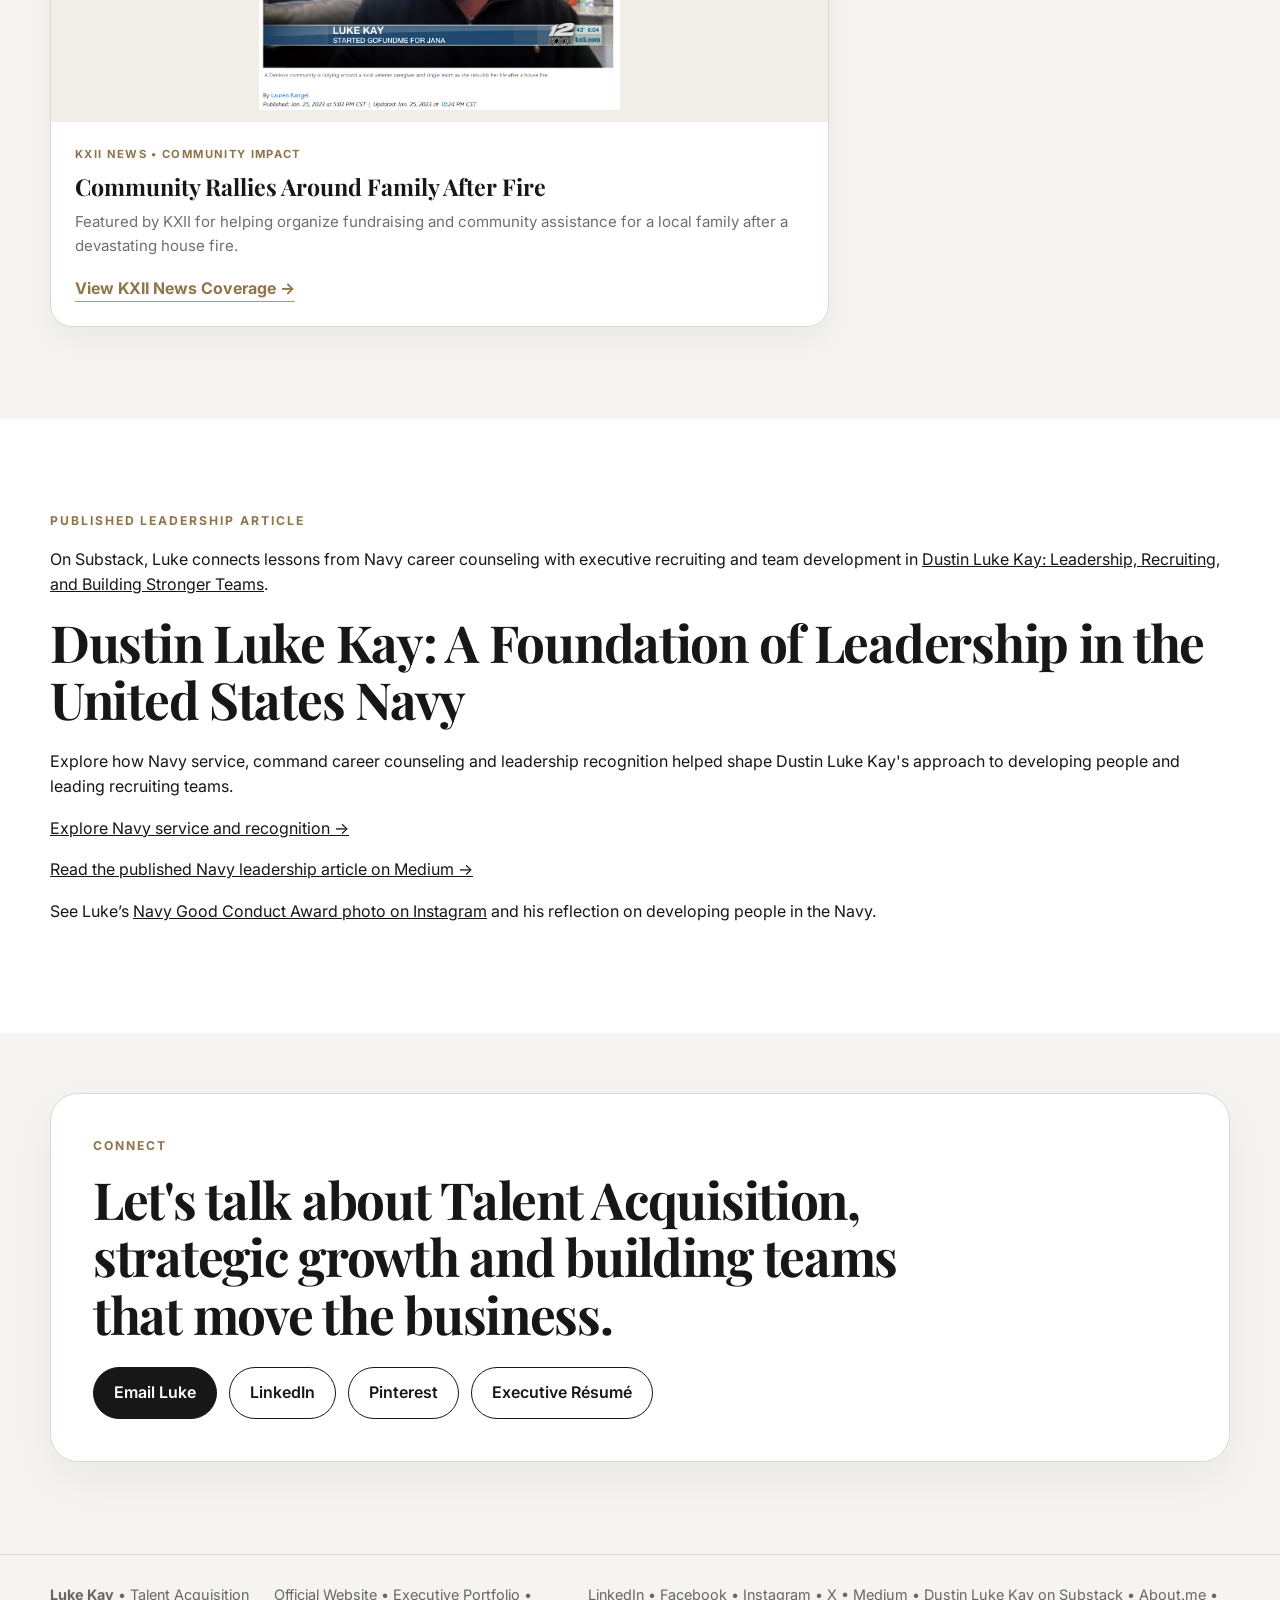
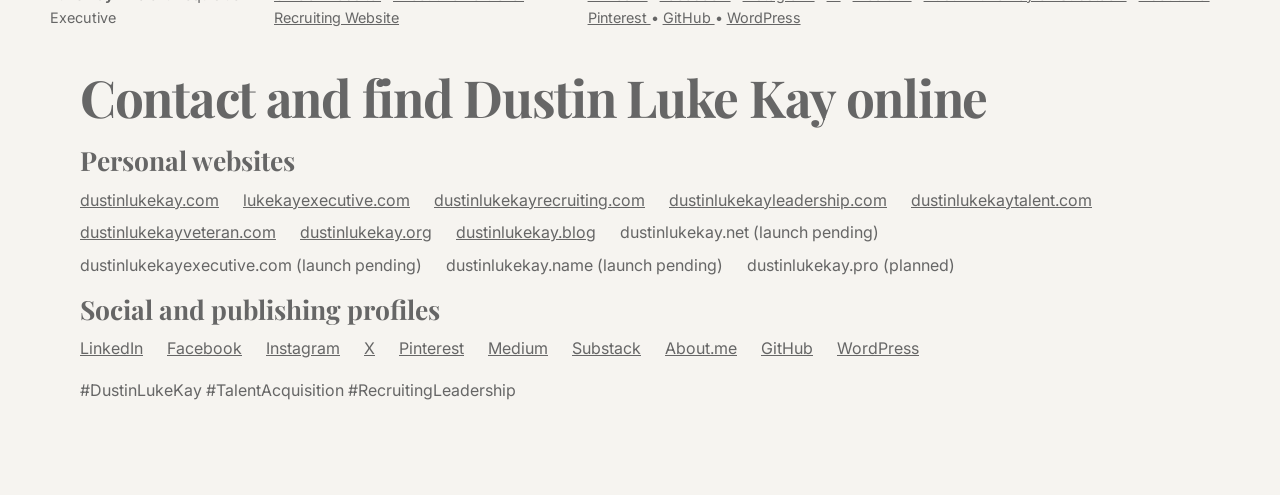
==== commit 3c56bd4a: "Add personal website and profile directory" ====
--- a/index.html
+++ b/index.html
@@ -64,6 +64,12 @@
     ]
   }
   </script>
+<style>
+  .kay-contact-directory { max-width: 72rem; margin: 1.5rem auto; padding: 1rem; text-align: left; overflow-wrap: anywhere; }
+  .kay-contact-directory ul { display: flex; flex-wrap: wrap; gap: .45rem 1.5rem; padding: 0; margin: .5rem 0 1rem; list-style: none; }
+  .kay-contact-directory li { margin: 0; }
+  .kay-contact-directory a { text-decoration: underline; }
+</style>
 </head>
 
 <body>
@@ -676,7 +682,44 @@
 
     </div>
 
-  </footer>
+  
+<section class="kay-contact-directory" id="kay-contact-directory" aria-label="Contact Dustin Luke Kay online">
+  <h2>Contact and find Dustin Luke Kay online</h2>
+  <nav aria-label="Personal websites">
+    <h3>Personal websites</h3>
+    <ul>
+      <li><a href="https://dustinlukekay.com/">dustinlukekay.com</a></li>
+      <li><a href="https://lukekayexecutive.com/">lukekayexecutive.com</a></li>
+      <li><a href="https://dustinlukekayrecruiting.com/">dustinlukekayrecruiting.com</a></li>
+      <li><a href="https://dustinlukekayleadership.com/">dustinlukekayleadership.com</a></li>
+      <li><a href="https://dustinlukekaytalent.com/">dustinlukekaytalent.com</a></li>
+      <li><a href="https://dustinlukekayveteran.com/">dustinlukekayveteran.com</a></li>
+      <li><a href="https://dustinlukekay.org/">dustinlukekay.org</a></li>
+      <li><a href="https://dustinlukekay.blog/">dustinlukekay.blog</a></li>
+      <li>dustinlukekay.net (launch pending)</li>
+      <li>dustinlukekayexecutive.com (launch pending)</li>
+      <li>dustinlukekay.name (launch pending)</li>
+      <li>dustinlukekay.pro (planned)</li>
+    </ul>
+  </nav>
+  <nav aria-label="Social and publishing profiles">
+    <h3>Social and publishing profiles</h3>
+    <ul>
+      <li><a href="https://www.linkedin.com/in/dustinlukekay/" rel="me">LinkedIn</a></li>
+      <li><a href="https://www.facebook.com/dustinlukekay/" rel="me">Facebook</a></li>
+      <li><a href="https://www.instagram.com/dustinlukekay/" rel="me">Instagram</a></li>
+      <li><a href="https://x.com/dustinlukekay" rel="me">X</a></li>
+      <li><a href="https://www.pinterest.com/dustinlukekay/" rel="me">Pinterest</a></li>
+      <li><a href="https://medium.com/@dustinlukekayexecutive" rel="me">Medium</a></li>
+      <li><a href="https://dustinlukekay.substack.com/" rel="me">Substack</a></li>
+      <li><a href="https://about.me/dustinlukekay" rel="me">About.me</a></li>
+      <li><a href="https://github.com/dustinlukekay20026" rel="me">GitHub</a></li>
+      <li><a href="https://dustinlukekay1-hcmnf.wordpress.com/" rel="me">WordPress</a></li>
+    </ul>
+  </nav>
+  <p>#DustinLukeKay #TalentAcquisition #RecruitingLeadership</p>
+</section>
+</footer>
 
   <script src="script.js"></script>
 
